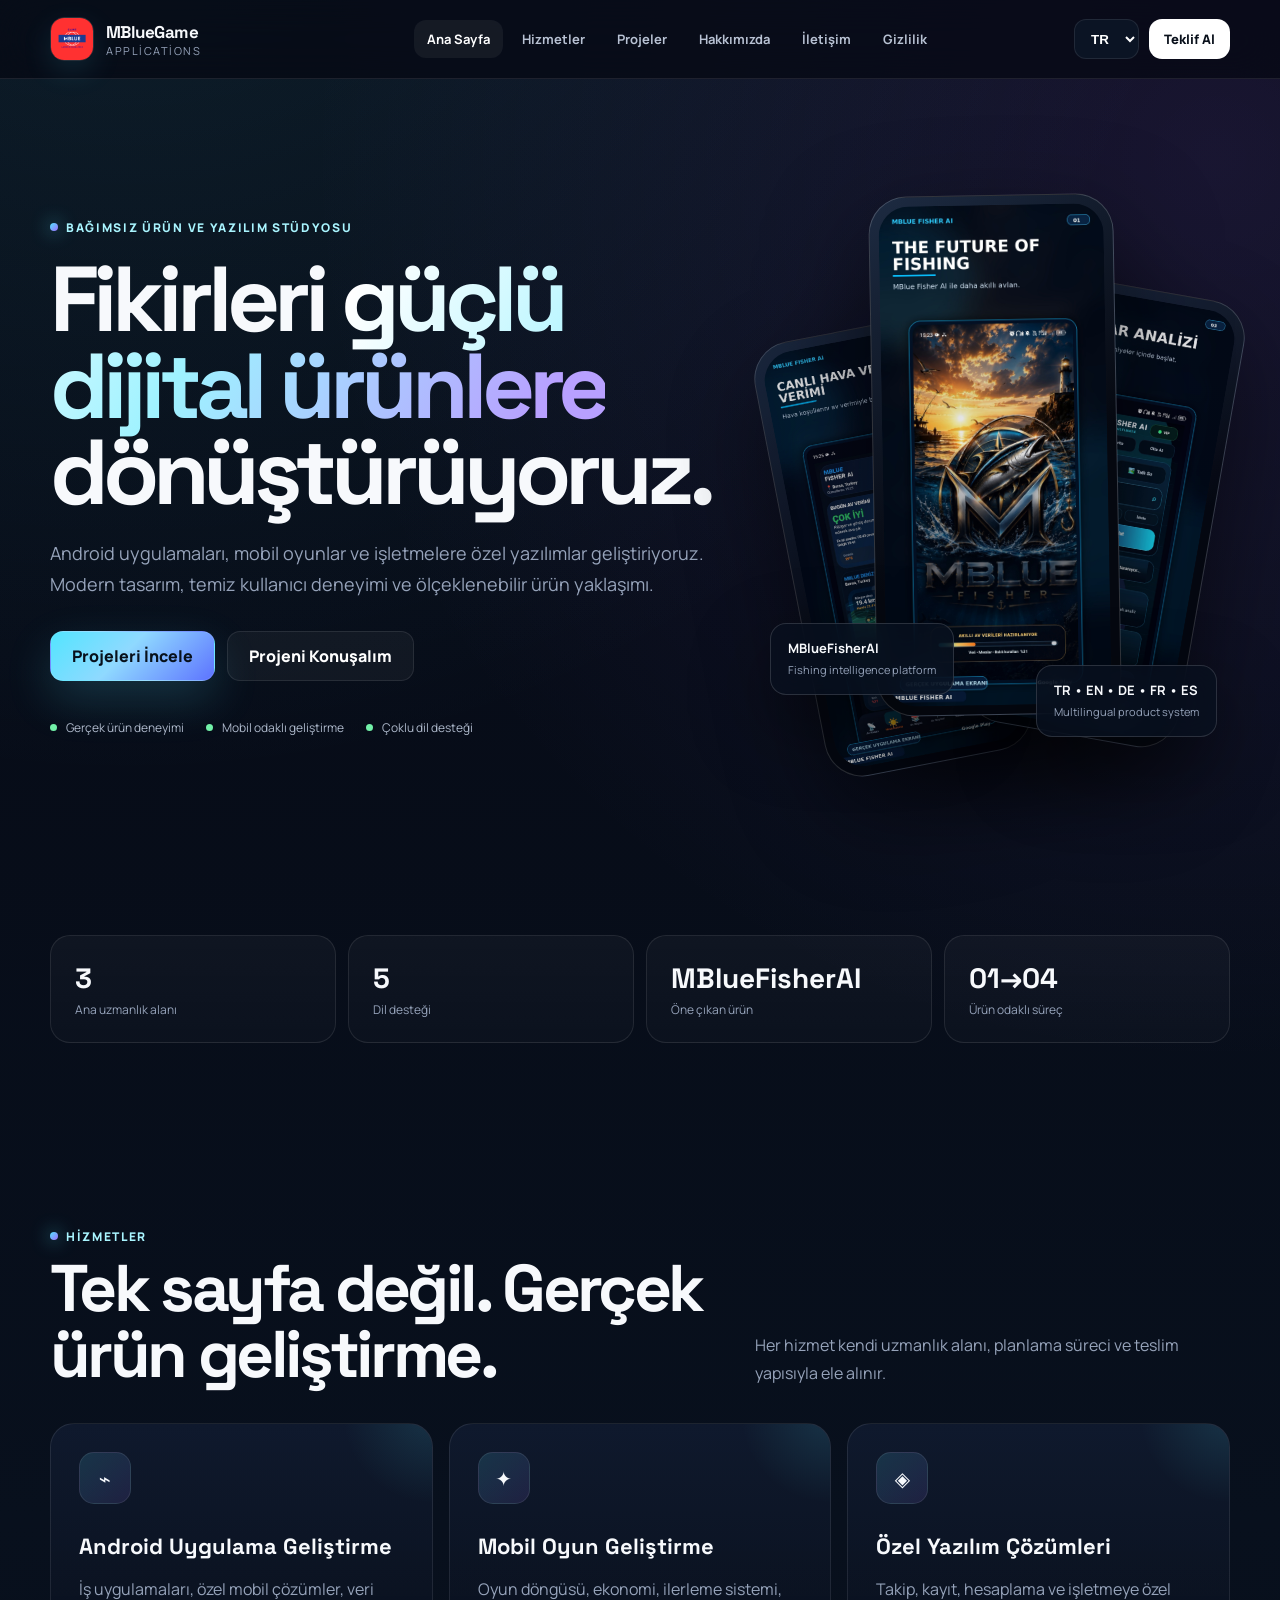
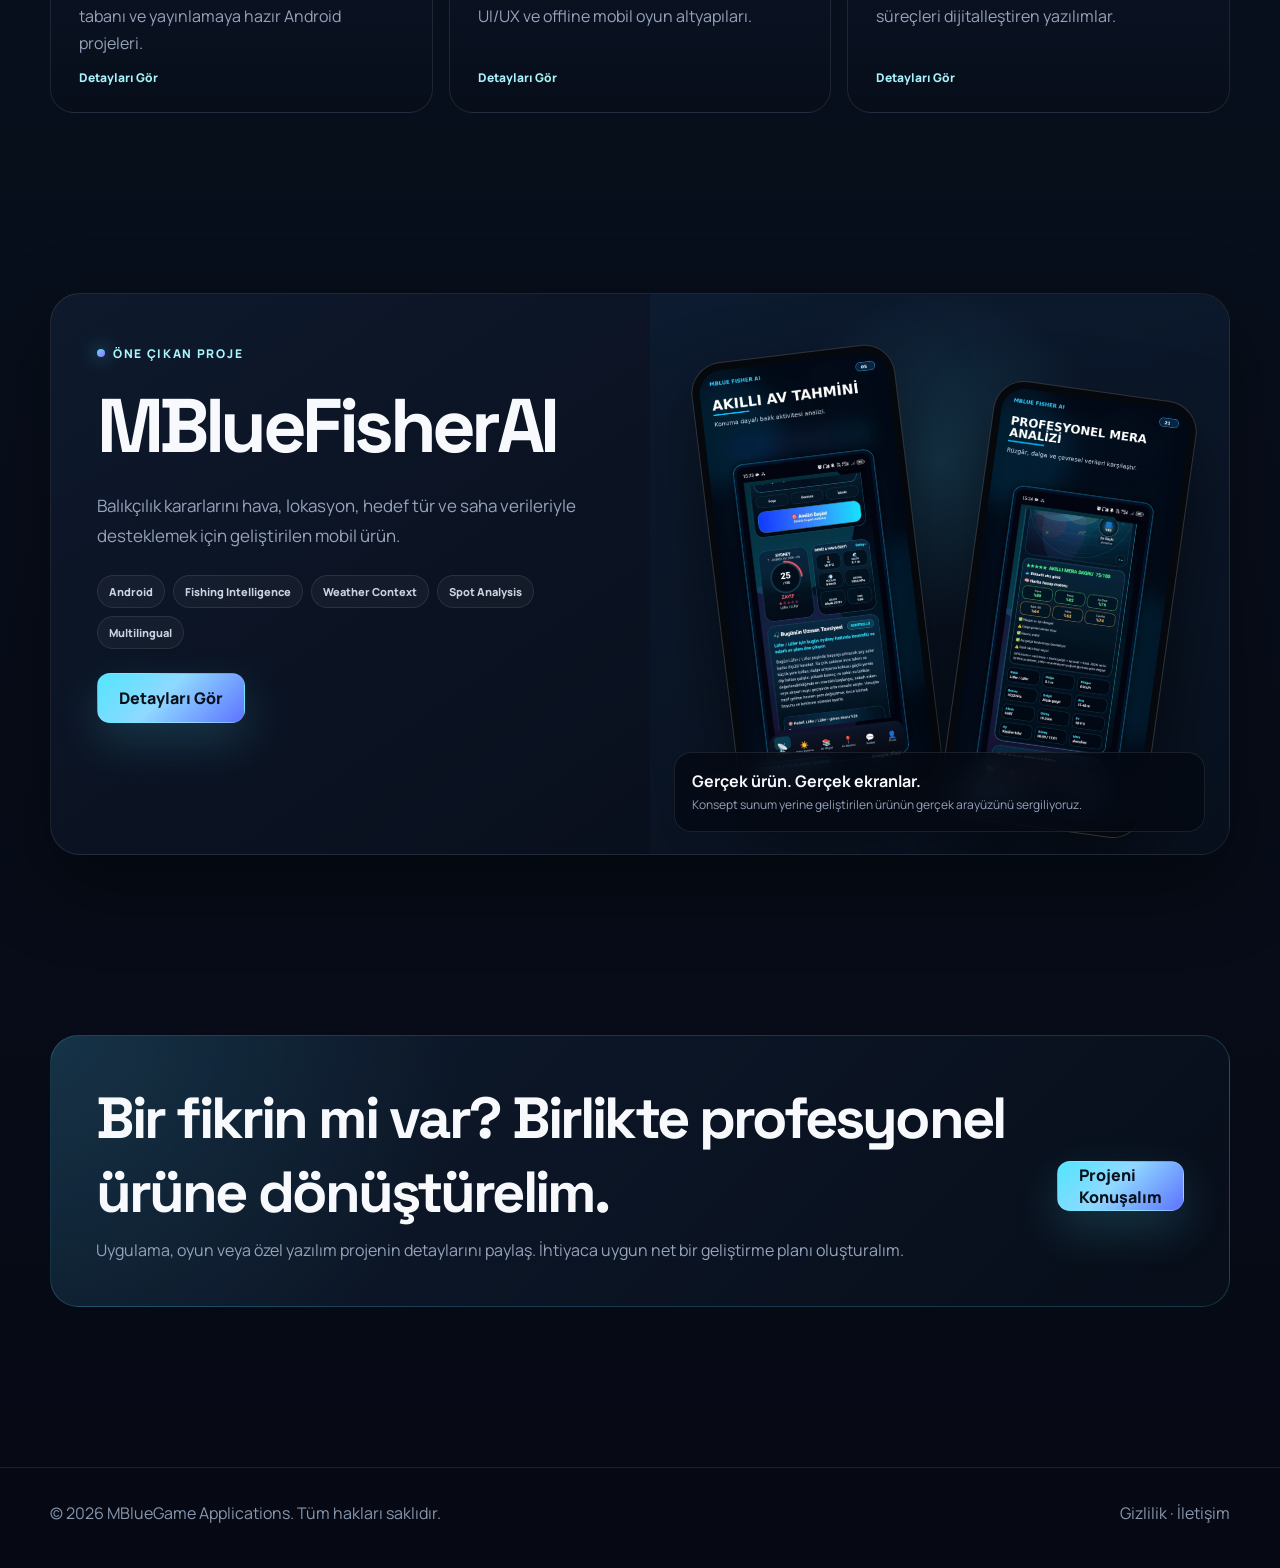
==== index.html @ a472e7d6 "Add files via upload" ====
<!doctype html><html lang="tr"><head><meta charset="utf-8"><meta name="viewport" content="width=device-width,initial-scale=1"><meta name="theme-color" content="#060914"><link rel="icon" href="logo.jpg"><link rel="preconnect" href="https://fonts.googleapis.com"><link rel="preconnect" href="https://fonts.gstatic.com" crossorigin><link href="https://fonts.googleapis.com/css2?family=Manrope:wght@400;500;600;700;800&family=Space+Grotesk:wght@500;600;700&display=swap" rel="stylesheet"><link rel="stylesheet" href="styles.css"><title>MBlueGame Applications | Mobile Apps, Games & Custom Software</title><meta name="description" content="MBlueGame Applications"></head><body><header class="site-header"><div class="container nav"><a class="brand" href="index.html"><div class="brand-mark"><img src="logo.jpg" alt="MBlueGame logo"></div><div class="brand-copy"><strong>MBlueGame</strong><span>Applications</span></div></a><nav class="menu"><a href="index.html" data-page="home" data-i18n="nav_home">Ana Sayfa</a><a href="services.html" data-page="services" data-i18n="nav_services">Hizmetler</a><a href="projects.html" data-page="projects" data-i18n="nav_projects">Projeler</a><a href="about.html" data-page="about" data-i18n="nav_about">Hakkımızda</a><a href="contact.html" data-page="contact" data-i18n="nav_contact">İletişim</a><a href="privacy.html" data-page="privacy" data-i18n="nav_privacy">Gizlilik</a></nav><div class="nav-actions"><select class="lang" aria-label="Language"><option value="tr">TR</option><option value="en">EN</option><option value="de">DE</option><option value="fr">FR</option><option value="es">ES</option></select><a class="nav-cta" href="contact.html" data-i18n="nav_quote">Teklif Al</a><button class="mobile-toggle" aria-label="Menu">☰</button></div></div></header>
<main><section class="container hero"><div class="reveal"><span class="kicker" data-i18n="hero_kicker">Bağımsız ürün ve yazılım stüdyosu</span><h1 data-i18n-html="hero_title">Fikirleri <span class="gradient-text">güçlü dijital ürünlere</span> dönüştürüyoruz.</h1><p data-i18n="hero_text">Android uygulamaları, mobil oyunlar ve işletmelere özel yazılımlar geliştiriyoruz.</p><div class="hero-actions"><a class="btn btn-primary" href="projects.html" data-i18n="cta_projects">Projeleri İncele</a><a class="btn btn-secondary" href="contact.html" data-i18n="cta_contact">Projeni Konuşalım</a></div><div class="trust-row"><div class="trust-item"><span class="trust-dot"></span><span data-i18n="trust1">Gerçek ürün deneyimi</span></div><div class="trust-item"><span class="trust-dot"></span><span data-i18n="trust2">Mobil odaklı geliştirme</span></div><div class="trust-item"><span class="trust-dot"></span><span data-i18n="trust3">Çoklu dil desteği</span></div></div></div><div class="hero-visual reveal"><div class="halo"></div><div class="device device-left"><img src="fisher_weather.jpg" alt="MBlueFisherAI weather"></div><div class="device device-main"><img src="fisher_future.jpg" alt="MBlueFisherAI app"></div><div class="device device-right"><img src="fisher_radar.jpg" alt="MBlueFisherAI radar"></div><div class="glass-note note-a"><b>MBlueFisherAI</b><span>Fishing intelligence platform</span></div><div class="glass-note note-b"><b>TR • EN • DE • FR • ES</b><span>Multilingual product system</span></div></div></section><section class="section"><div class="container"><div class="stats reveal"><div class="stat"><strong>3</strong><span data-i18n="stats1">Ana uzmanlık alanı</span></div><div class="stat"><strong>5</strong><span data-i18n="stats2">Dil desteği</span></div><div class="stat"><strong>MBlueFisherAI</strong><span data-i18n="stats3">Öne çıkan ürün</span></div><div class="stat"><strong>01→04</strong><span data-i18n="stats4">Ürün odaklı süreç</span></div></div></div></section><section class="section"><div class="container"><div class="section-head reveal"><div><span class="eyebrow" data-i18n="services_kicker">Hizmetler</span><h2 data-i18n="services_title">Tek sayfa değil. Gerçek ürün geliştirme.</h2></div><p data-i18n="services_desc">Her hizmet kendi uzmanlık alanı ve teslim yapısıyla ele alınır.</p></div><div class="card-grid"><article class="pro-card reveal"><div class="iconbox">⌁</div><h3 data-i18n="service1">Android Uygulama Geliştirme</h3><p data-i18n="service1d"></p><a href="services.html" data-i18n="learn_more">Detayları Gör</a></article><article class="pro-card reveal"><div class="iconbox">✦</div><h3 data-i18n="service2">Mobil Oyun Geliştirme</h3><p data-i18n="service2d"></p><a href="services.html" data-i18n="learn_more">Detayları Gör</a></article><article class="pro-card reveal"><div class="iconbox">◈</div><h3 data-i18n="service3">Özel Yazılım Çözümleri</h3><p data-i18n="service3d"></p><a href="services.html" data-i18n="learn_more">Detayları Gör</a></article></div></div></section><section class="section"><div class="container"><div class="feature-project reveal"><div class="feature-copy"><span class="eyebrow" data-i18n="featured">Öne Çıkan Proje</span><h2>MBlueFisherAI</h2><p data-i18n="fisher_desc"></p><div class="chips"><span class="chip">Android</span><span class="chip">Fishing Intelligence</span><span class="chip">Weather Context</span><span class="chip">Spot Analysis</span><span class="chip">Multilingual</span></div><a class="btn btn-primary" href="mbluefisherai.html" data-i18n="learn_more">Detayları Gör</a></div><div class="feature-media"><div class="show-phone show-1"><img src="fisher_prediction.jpg" alt="Prediction"></div><div class="show-phone show-2"><img src="fisher_spot_analysis.jpg" alt="Spot analysis"></div><div class="mini-panel"><b data-i18n="real_product">Gerçek ürün. Gerçek ekranlar.</b><span data-i18n="real_product_d">Geliştirilmiş ürün deneyimi.</span></div></div></div></div></section><section class="section"><div class="container"><div class="cta-panel reveal"><div><h2 data-i18n="cta_title">Bir fikrin mi var?</h2><p data-i18n="cta_desc"></p></div><div class="actions"><a class="btn btn-primary" href="contact.html" data-i18n="cta_contact">Projeni Konuşalım</a></div></div></div></section></main><footer class="footer"><div class="container footer-row"><span>© <span data-year></span> <span data-i18n="footer">MBlueGame Applications. Tüm hakları saklıdır.</span></span><span><a href="privacy.html" data-i18n="nav_privacy">Gizlilik</a> · <a href="contact.html" data-i18n="nav_contact">İletişim</a></span></div></footer><script src="i18n.js"></script><script>document.querySelector('[data-page="home"]')?.classList.add('active')</script></body></html>
---- styles.css ----
:root{--bg:#060914;--bg2:#0a1020;--panel:#0e1628;--panel2:#121d33;--text:#f7f9fc;--muted:#96a3ba;--line:rgba(255,255,255,.09);--cyan:#52e5ff;--blue:#5d73ff;--violet:#9f6cff;--max:1180px;--shadow:0 30px 80px rgba(0,0,0,.42)}*{box-sizing:border-box}html{scroll-behavior:smooth}body{margin:0;font-family:Manrope,Inter,system-ui,sans-serif;color:var(--text);background:radial-gradient(circle at 10% -10%,rgba(82,229,255,.12),transparent 30%),radial-gradient(circle at 95% 5%,rgba(159,108,255,.12),transparent 28%),linear-gradient(180deg,#060914 0%,#08101d 48%,#060914 100%);min-height:100vh}body:before{content:"";position:fixed;inset:0;pointer-events:none;opacity:.28;background-image:linear-gradient(rgba(255,255,255,.015) 1px,transparent 1px),linear-gradient(90deg,rgba(255,255,255,.015) 1px,transparent 1px);background-size:34px 34px;mask-image:linear-gradient(to bottom,black,transparent 70%)}a{color:inherit}.container{width:min(calc(100% - 40px),var(--max));margin:auto}.site-header{position:sticky;top:0;z-index:50;background:rgba(6,9,20,.74);backdrop-filter:blur(22px);border-bottom:1px solid var(--line)}.nav{height:78px;display:flex;align-items:center;justify-content:space-between;gap:24px}.brand{display:flex;align-items:center;gap:12px;text-decoration:none;min-width:230px}.brand-mark{width:44px;height:44px;border-radius:14px;overflow:hidden;border:1px solid rgba(255,255,255,.14);box-shadow:0 10px 30px rgba(82,229,255,.12)}.brand-mark img{width:100%;height:100%;object-fit:cover}.brand-copy strong{display:block;font-family:"Space Grotesk",sans-serif;letter-spacing:-.03em;font-size:17px}.brand-copy span{display:block;color:var(--muted);font-size:11px;letter-spacing:.14em;text-transform:uppercase}.menu{display:flex;align-items:center;gap:6px}.menu a{font-size:13px;font-weight:700;color:#b8c2d3;text-decoration:none;padding:10px 13px;border-radius:12px;transition:.2s}.menu a:hover,.menu a.active{color:#fff;background:rgba(255,255,255,.055)}.nav-actions{display:flex;align-items:center;gap:10px}.lang{height:40px;border:1px solid var(--line);background:#0b1424;color:#fff;border-radius:12px;padding:0 12px;font-weight:800}.nav-cta,.btn{display:inline-flex;align-items:center;justify-content:center;gap:9px;text-decoration:none;font-weight:800;border-radius:13px;transition:.25s}.nav-cta{height:40px;padding:0 15px;background:#fff;color:#09101b;font-size:13px}.nav-cta:hover,.btn:hover{transform:translateY(-2px)}.mobile-toggle{display:none;background:transparent;border:1px solid var(--line);color:#fff;border-radius:11px;width:40px;height:40px;font-size:19px}.hero{padding:96px 0 70px;display:grid;grid-template-columns:1.02fr .98fr;gap:60px;align-items:center;min-height:720px}.kicker,.eyebrow{display:inline-flex;align-items:center;gap:8px;color:#a9f5ff;font-size:12px;font-weight:900;letter-spacing:.14em;text-transform:uppercase}.kicker:before,.eyebrow:before{content:"";width:8px;height:8px;border-radius:50%;background:linear-gradient(135deg,var(--cyan),var(--violet));box-shadow:0 0 18px rgba(82,229,255,.8)}h1,h2,h3{font-family:"Space Grotesk",sans-serif}.hero h1,.page-hero h1{font-size:clamp(56px,7.2vw,96px);line-height:.94;letter-spacing:-.065em;margin:20px 0 22px}.gradient-text{background:linear-gradient(120deg,#fff 5%,#9ef2ff 45%,#b8a0ff 90%);-webkit-background-clip:text;background-clip:text;color:transparent}.hero p,.page-hero p{font-size:18px;line-height:1.75;color:var(--muted);max-width:680px}.hero-actions,.actions{display:flex;flex-wrap:wrap;gap:12px;margin-top:30px}.btn{min-height:50px;padding:0 21px;border:1px solid var(--line)}.btn-primary{background:linear-gradient(135deg,var(--cyan),#8fd9ff 45%,var(--blue));color:#07101b;box-shadow:0 18px 46px rgba(82,229,255,.18)}.btn-secondary{background:rgba(255,255,255,.045);color:#fff}.trust-row{display:flex;gap:22px;flex-wrap:wrap;margin-top:38px}.trust-item{display:flex;align-items:center;gap:9px;color:#aeb9cb;font-size:12px}.trust-dot{width:7px;height:7px;border-radius:50%;background:#72f1a8}.hero-visual{position:relative;min-height:600px}.halo{position:absolute;inset:8% 5%;border-radius:50%;background:radial-gradient(circle,rgba(82,229,255,.16),rgba(93,115,255,.07) 42%,transparent 70%);filter:blur(2px)}.device{position:absolute;width:245px;padding:9px;background:linear-gradient(145deg,#1d2b42,#050810 58%);border:1px solid rgba(255,255,255,.18);border-radius:38px;box-shadow:0 40px 100px rgba(0,0,0,.56)}.device img{width:100%;display:block;border-radius:30px;aspect-ratio:9/20;object-fit:cover}.device-main{left:50%;top:20px;transform:translateX(-50%) rotate(-1deg);z-index:3}.device-left{left:18px;top:150px;width:210px;transform:rotate(-11deg);opacity:.84}.device-right{right:8px;top:110px;width:215px;transform:rotate(10deg);opacity:.9}.glass-note{position:absolute;z-index:6;padding:15px 17px;border:1px solid rgba(255,255,255,.14);background:rgba(9,17,31,.76);backdrop-filter:blur(16px);border-radius:16px;box-shadow:var(--shadow)}.glass-note b{display:block;font-size:13px}.glass-note span{font-size:11px;color:var(--muted)}.note-a{left:0;bottom:80px}.note-b{right:4px;bottom:38px}.section{padding:90px 0}.section-head{display:grid;grid-template-columns:1fr .72fr;gap:45px;align-items:end;margin-bottom:36px}.section-head h2{font-size:clamp(38px,5.2vw,66px);letter-spacing:-.055em;line-height:1;margin:10px 0 0}.section-head p{margin:0;color:var(--muted);line-height:1.75}.stats{display:grid;grid-template-columns:repeat(4,1fr);gap:12px}.stat{padding:24px;border:1px solid var(--line);background:linear-gradient(180deg,rgba(255,255,255,.035),rgba(255,255,255,.018));border-radius:20px}.stat strong{font:700 28px "Space Grotesk"}.stat span{display:block;margin-top:5px;color:var(--muted);font-size:12px}.card-grid{display:grid;grid-template-columns:repeat(3,1fr);gap:16px}.pro-card{padding:28px;min-height:290px;border:1px solid var(--line);border-radius:24px;background:linear-gradient(180deg,rgba(17,28,49,.82),rgba(8,14,26,.92));position:relative;overflow:hidden}.pro-card:after{content:"";position:absolute;width:180px;height:180px;right:-90px;top:-100px;border-radius:50%;background:radial-gradient(circle,rgba(82,229,255,.13),transparent 70%)}.iconbox{width:52px;height:52px;border-radius:15px;display:grid;place-items:center;background:linear-gradient(135deg,rgba(82,229,255,.14),rgba(159,108,255,.12));border:1px solid rgba(255,255,255,.09);font-size:20px}.pro-card h3{font-size:22px;margin:28px 0 10px}.pro-card p{color:var(--muted);line-height:1.7}.pro-card a{position:absolute;left:28px;bottom:26px;font-size:12px;font-weight:900;text-decoration:none;color:#a9f5ff}.feature-project{display:grid;grid-template-columns:1fr 1fr;gap:20px;border:1px solid var(--line);border-radius:30px;overflow:hidden;background:linear-gradient(145deg,rgba(15,26,46,.92),rgba(7,12,22,.96));box-shadow:var(--shadow)}.feature-copy{padding:46px}.feature-copy h2{font-size:clamp(46px,6vw,76px);margin:15px 0;letter-spacing:-.06em}.feature-copy p{color:var(--muted);font-size:17px;line-height:1.75}.chips{display:flex;gap:8px;flex-wrap:wrap;margin:24px 0}.chip{padding:8px 11px;border-radius:999px;background:rgba(255,255,255,.04);border:1px solid var(--line);font-size:11px;font-weight:800;color:#c9d3e3}.feature-media{position:relative;min-height:560px;background:radial-gradient(circle at 50% 30%,rgba(82,229,255,.14),transparent 35%),linear-gradient(160deg,#0d1b30,#08101d);overflow:hidden}.show-phone{position:absolute;width:205px;padding:7px;background:#05080d;border:1px solid rgba(255,255,255,.17);border-radius:31px;box-shadow:0 30px 70px rgba(0,0,0,.5)}.show-phone img{width:100%;border-radius:24px;aspect-ratio:9/20;object-fit:cover}.show-1{left:11%;top:58px;transform:rotate(-7deg)}.show-2{right:10%;top:95px;transform:rotate(8deg)}.mini-panel{position:absolute;left:24px;right:24px;bottom:22px;padding:17px;border-radius:17px;border:1px solid var(--line);background:rgba(5,9,18,.72);backdrop-filter:blur(14px)}.mini-panel b{display:block}.mini-panel span{font-size:12px;color:var(--muted)}.page-hero{padding:100px 0 62px;max-width:960px}.page-hero h1{font-size:clamp(52px,7vw,88px)}.split{display:grid;grid-template-columns:1fr 1fr;gap:18px}.panel{padding:32px;border:1px solid var(--line);border-radius:24px;background:rgba(13,22,39,.74)}.panel h2{margin:0 0 14px;font-size:26px}.panel p,.panel li{color:var(--muted);line-height:1.75}.project-grid{display:grid;grid-template-columns:repeat(2,1fr);gap:18px}.project-card{border:1px solid var(--line);border-radius:26px;overflow:hidden;background:#0b1322}.project-image{height:310px;overflow:hidden}.project-image img{width:100%;height:100%;object-fit:cover;transition:.5s}.project-card:hover .project-image img{transform:scale(1.035)}.project-body{padding:28px}.project-body h3{font-size:28px;margin:8px 0}.project-body p{color:var(--muted);line-height:1.7}.project-body a{text-decoration:none;font-weight:900;color:#a9f5ff}.contact-grid{display:grid;grid-template-columns:.9fr 1.1fr;gap:18px}.contact-card{padding:34px;border:1px solid var(--line);border-radius:26px;background:rgba(12,20,35,.8)}.contact-list{display:grid;gap:12px;margin-top:24px}.contact-item{padding:16px;border-radius:16px;background:rgba(255,255,255,.035);border:1px solid var(--line)}.contact-item span{display:block;color:var(--muted);font-size:11px}.legal{max-width:900px}.legal-card{padding:30px;border:1px solid var(--line);border-radius:22px;background:rgba(12,20,35,.78);margin-bottom:14px}.legal-card h2{font-size:24px;margin-top:0}.legal-card p,.legal-card li{color:var(--muted);line-height:1.8}.gallery{display:grid;grid-template-columns:repeat(4,1fr);gap:12px}.gallery img{width:100%;border-radius:20px;border:1px solid var(--line);aspect-ratio:9/20;object-fit:cover}.cta-panel{display:flex;align-items:center;justify-content:space-between;gap:30px;padding:45px;border-radius:28px;border:1px solid rgba(82,229,255,.18);background:radial-gradient(circle at 0 0,rgba(82,229,255,.12),transparent 34%),linear-gradient(135deg,rgba(14,27,47,.98),rgba(8,14,26,.98))}.cta-panel h2{font-size:clamp(34px,4.8vw,58px);letter-spacing:-.05em;margin:0 0 10px}.cta-panel p{color:var(--muted);margin:0}.footer{border-top:1px solid var(--line);margin-top:70px;padding:34px 0 44px;color:#8797ae}.footer-row{display:flex;justify-content:space-between;align-items:center;gap:20px}.footer a{text-decoration:none}.reveal{opacity:0;transform:translateY(18px);transition:.65s cubic-bezier(.2,.7,.2,1)}.reveal.visible{opacity:1;transform:none}@media(max-width:980px){.menu{position:absolute;left:20px;right:20px;top:70px;display:none;flex-direction:column;align-items:stretch;padding:12px;background:#08111e;border:1px solid var(--line);border-radius:18px}.menu.open{display:flex}.mobile-toggle{display:block}.nav-cta{display:none}.hero,.feature-project,.contact-grid{grid-template-columns:1fr}.hero{padding-top:65px}.hero-visual{min-height:560px}.card-grid,.stats{grid-template-columns:1fr 1fr}.section-head{grid-template-columns:1fr}.project-grid{grid-template-columns:1fr}.gallery{grid-template-columns:repeat(2,1fr)}.split{grid-template-columns:1fr}.cta-panel{display:block}.cta-panel .actions{margin-top:24px}}@media(max-width:640px){.container{width:min(calc(100% - 24px),var(--max))}.brand{min-width:auto}.brand-copy span{display:none}.hero h1,.page-hero h1{font-size:50px}.hero p,.page-hero p{font-size:16px}.hero-visual{min-height:460px}.device-main{width:205px}.device-left,.device-right{width:175px}.device-left{left:-12px}.device-right{right:-12px}.glass-note{display:none}.section{padding:68px 0}.card-grid,.stats{grid-template-columns:1fr}.feature-copy{padding:28px 20px}.feature-media{min-height:440px}.show-phone{width:165px}.show-1{left:5%}.show-2{right:4%}.gallery{grid-template-columns:1fr 1fr}.footer-row{display:block}.footer-row>*{display:block;margin-top:8px}.page-hero{padding-top:70px}}
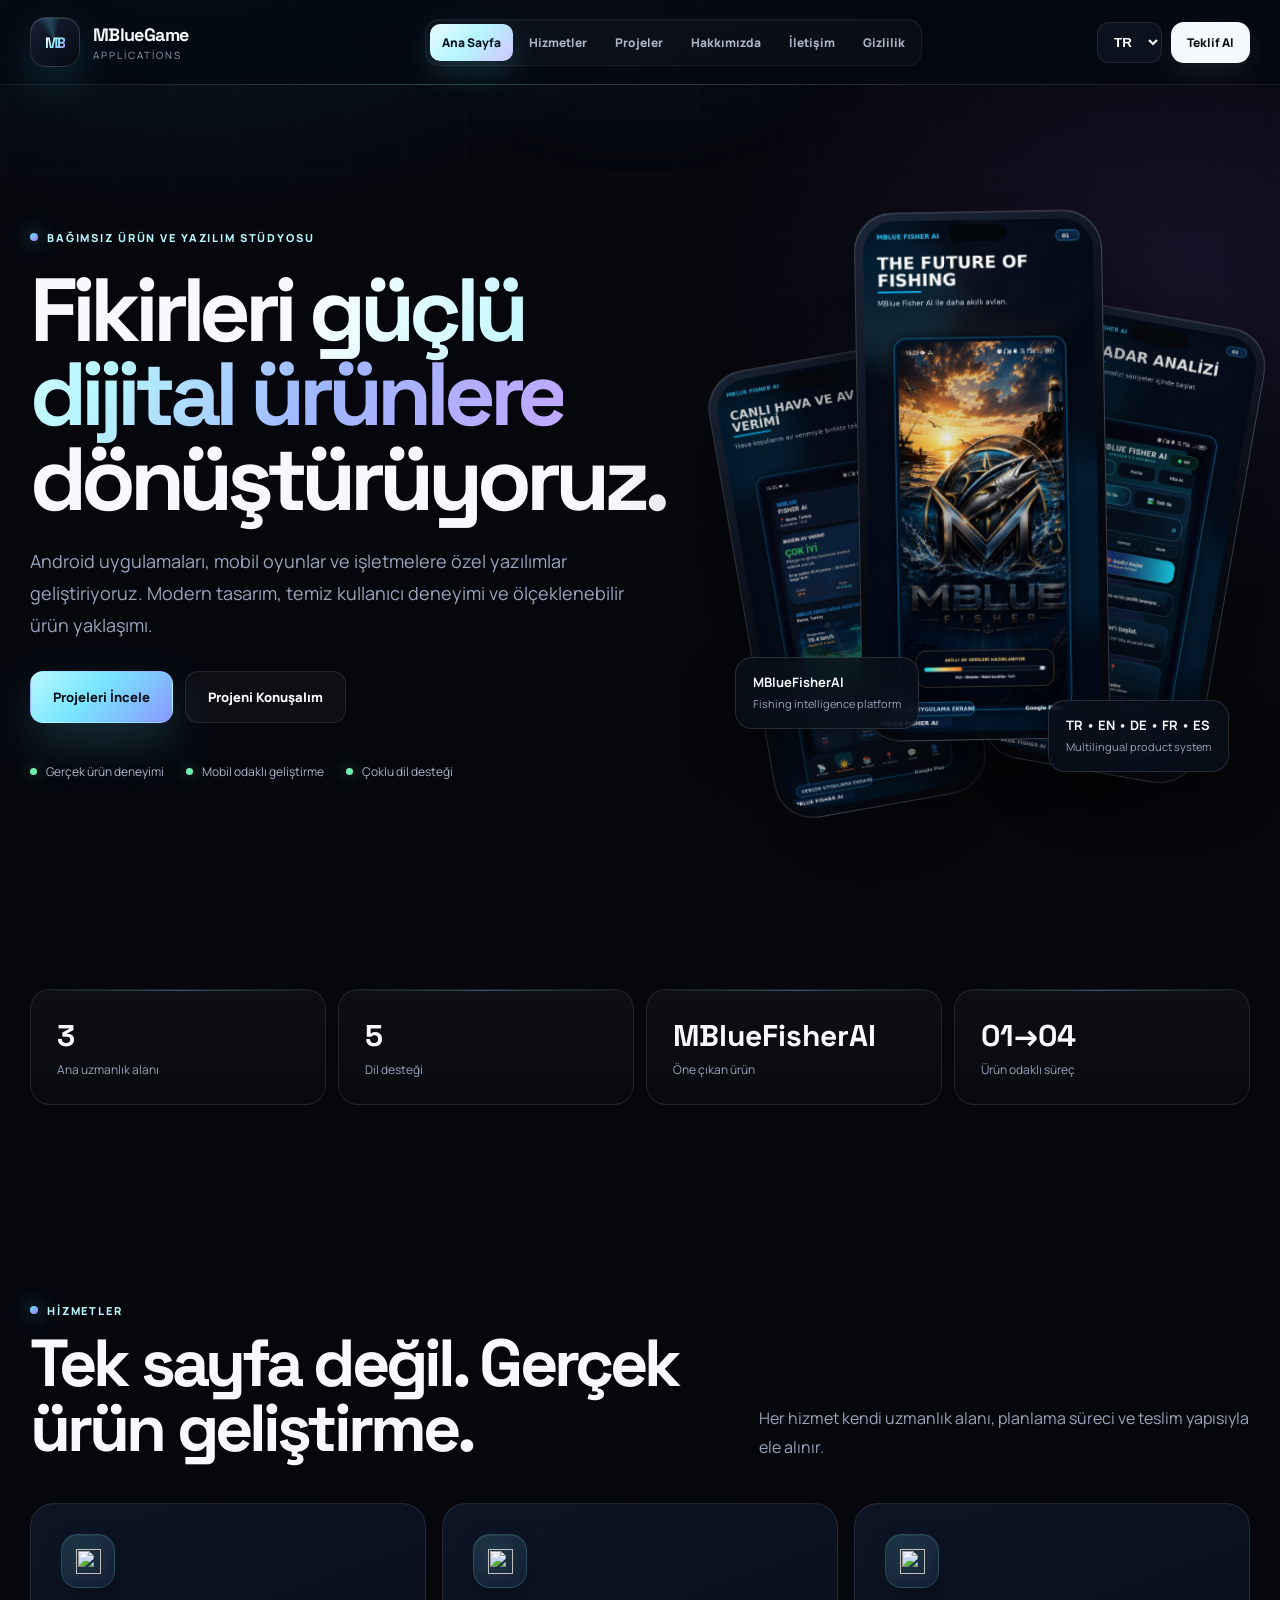
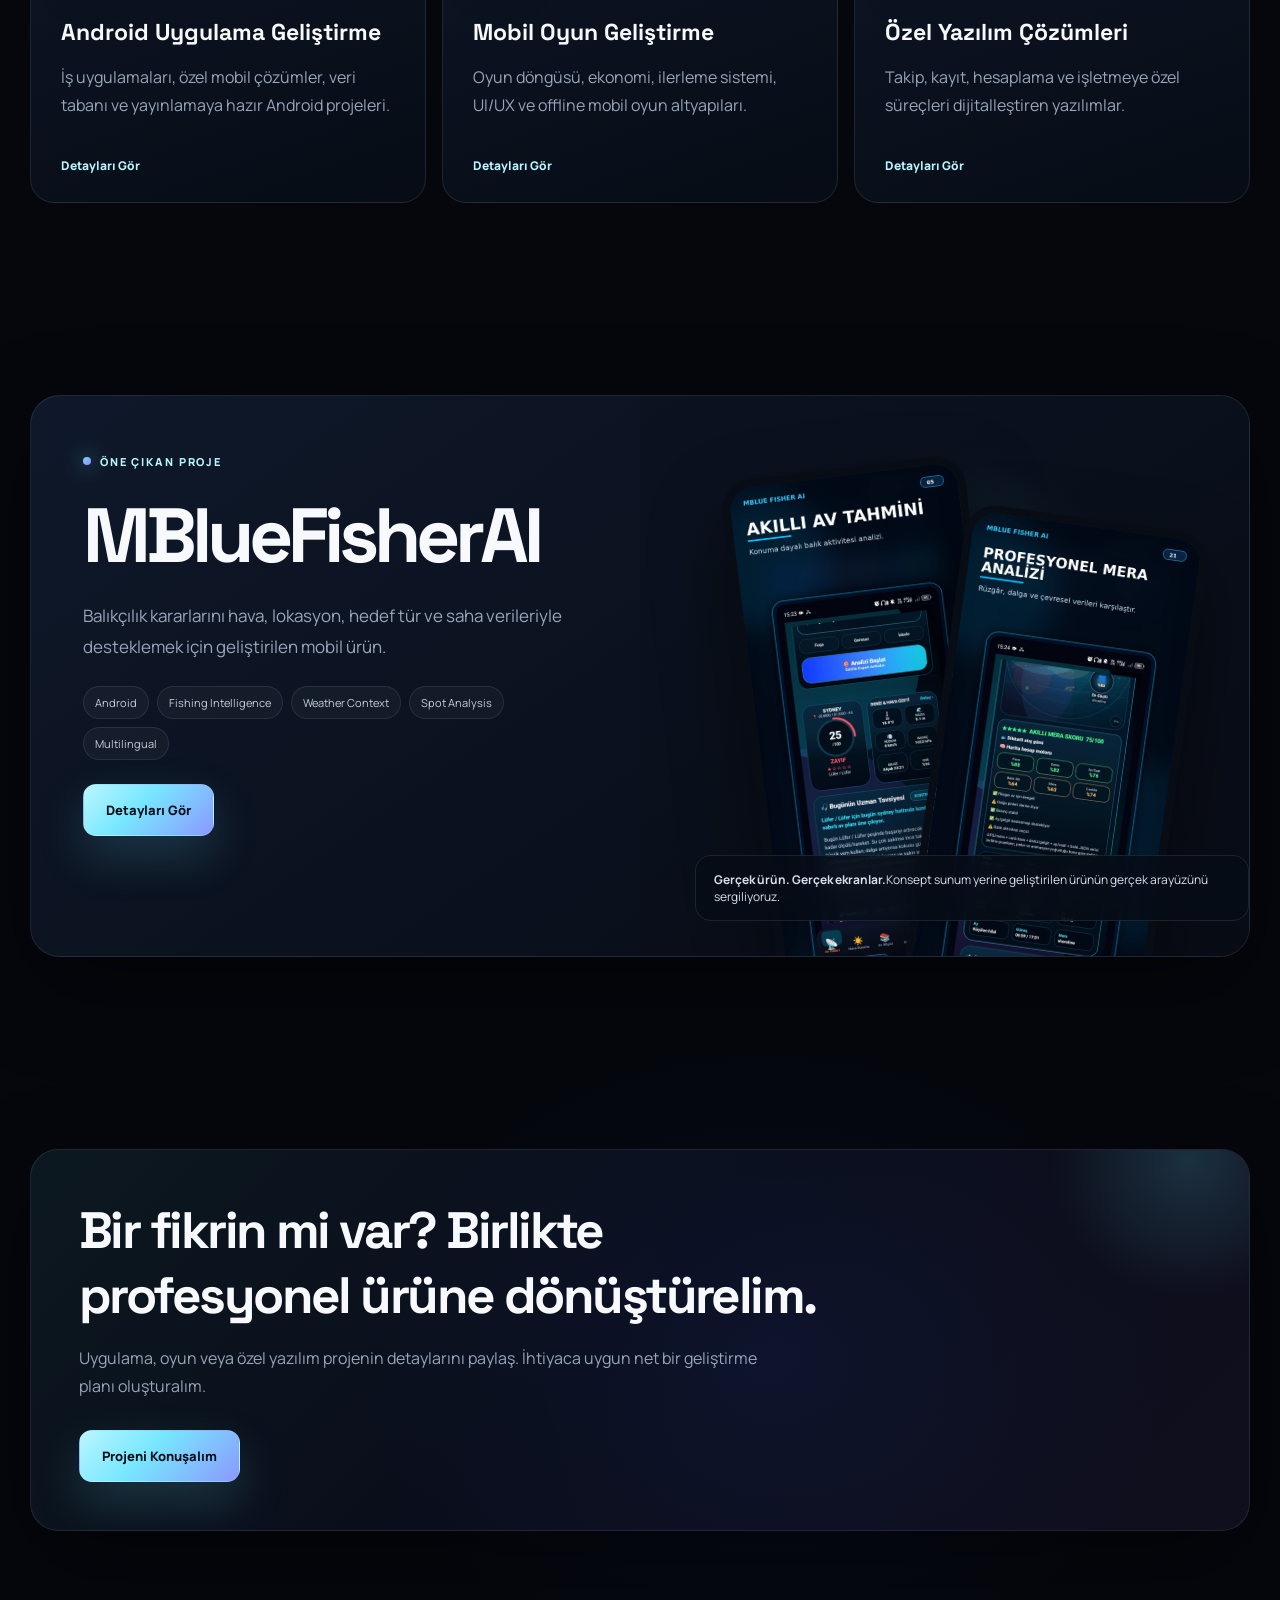
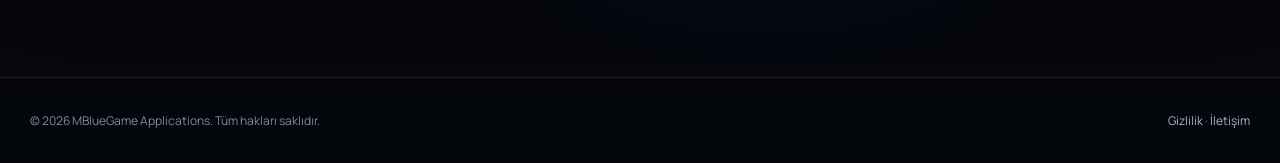
==== commit 43d6fec4: "Add files via upload" ====
--- a/index.html
+++ b/index.html
@@ -1,2 +1,2 @@
 <!doctype html><html lang="tr"><head><meta charset="utf-8"><meta name="viewport" content="width=device-width,initial-scale=1"><meta name="theme-color" content="#060914"><link rel="icon" href="logo.jpg"><link rel="preconnect" href="https://fonts.googleapis.com"><link rel="preconnect" href="https://fonts.gstatic.com" crossorigin><link href="https://fonts.googleapis.com/css2?family=Manrope:wght@400;500;600;700;800&family=Space+Grotesk:wght@500;600;700&display=swap" rel="stylesheet"><link rel="stylesheet" href="styles.css"><title>MBlueGame Applications | Mobile Apps, Games & Custom Software</title><meta name="description" content="MBlueGame Applications"></head><body><header class="site-header"><div class="container nav"><a class="brand" href="index.html"><div class="brand-mark"><img src="logo.jpg" alt="MBlueGame logo"></div><div class="brand-copy"><strong>MBlueGame</strong><span>Applications</span></div></a><nav class="menu"><a href="index.html" data-page="home" data-i18n="nav_home">Ana Sayfa</a><a href="services.html" data-page="services" data-i18n="nav_services">Hizmetler</a><a href="projects.html" data-page="projects" data-i18n="nav_projects">Projeler</a><a href="about.html" data-page="about" data-i18n="nav_about">Hakkımızda</a><a href="contact.html" data-page="contact" data-i18n="nav_contact">İletişim</a><a href="privacy.html" data-page="privacy" data-i18n="nav_privacy">Gizlilik</a></nav><div class="nav-actions"><select class="lang" aria-label="Language"><option value="tr">TR</option><option value="en">EN</option><option value="de">DE</option><option value="fr">FR</option><option value="es">ES</option></select><a class="nav-cta" href="contact.html" data-i18n="nav_quote">Teklif Al</a><button class="mobile-toggle" aria-label="Menu">☰</button></div></div></header>
-<main><section class="container hero"><div class="reveal"><span class="kicker" data-i18n="hero_kicker">Bağımsız ürün ve yazılım stüdyosu</span><h1 data-i18n-html="hero_title">Fikirleri <span class="gradient-text">güçlü dijital ürünlere</span> dönüştürüyoruz.</h1><p data-i18n="hero_text">Android uygulamaları, mobil oyunlar ve işletmelere özel yazılımlar geliştiriyoruz.</p><div class="hero-actions"><a class="btn btn-primary" href="projects.html" data-i18n="cta_projects">Projeleri İncele</a><a class="btn btn-secondary" href="contact.html" data-i18n="cta_contact">Projeni Konuşalım</a></div><div class="trust-row"><div class="trust-item"><span class="trust-dot"></span><span data-i18n="trust1">Gerçek ürün deneyimi</span></div><div class="trust-item"><span class="trust-dot"></span><span data-i18n="trust2">Mobil odaklı geliştirme</span></div><div class="trust-item"><span class="trust-dot"></span><span data-i18n="trust3">Çoklu dil desteği</span></div></div></div><div class="hero-visual reveal"><div class="halo"></div><div class="device device-left"><img src="fisher_weather.jpg" alt="MBlueFisherAI weather"></div><div class="device device-main"><img src="fisher_future.jpg" alt="MBlueFisherAI app"></div><div class="device device-right"><img src="fisher_radar.jpg" alt="MBlueFisherAI radar"></div><div class="glass-note note-a"><b>MBlueFisherAI</b><span>Fishing intelligence platform</span></div><div class="glass-note note-b"><b>TR • EN • DE • FR • ES</b><span>Multilingual product system</span></div></div></section><section class="section"><div class="container"><div class="stats reveal"><div class="stat"><strong>3</strong><span data-i18n="stats1">Ana uzmanlık alanı</span></div><div class="stat"><strong>5</strong><span data-i18n="stats2">Dil desteği</span></div><div class="stat"><strong>MBlueFisherAI</strong><span data-i18n="stats3">Öne çıkan ürün</span></div><div class="stat"><strong>01→04</strong><span data-i18n="stats4">Ürün odaklı süreç</span></div></div></div></section><section class="section"><div class="container"><div class="section-head reveal"><div><span class="eyebrow" data-i18n="services_kicker">Hizmetler</span><h2 data-i18n="services_title">Tek sayfa değil. Gerçek ürün geliştirme.</h2></div><p data-i18n="services_desc">Her hizmet kendi uzmanlık alanı ve teslim yapısıyla ele alınır.</p></div><div class="card-grid"><article class="pro-card reveal"><div class="iconbox">⌁</div><h3 data-i18n="service1">Android Uygulama Geliştirme</h3><p data-i18n="service1d"></p><a href="services.html" data-i18n="learn_more">Detayları Gör</a></article><article class="pro-card reveal"><div class="iconbox">✦</div><h3 data-i18n="service2">Mobil Oyun Geliştirme</h3><p data-i18n="service2d"></p><a href="services.html" data-i18n="learn_more">Detayları Gör</a></article><article class="pro-card reveal"><div class="iconbox">◈</div><h3 data-i18n="service3">Özel Yazılım Çözümleri</h3><p data-i18n="service3d"></p><a href="services.html" data-i18n="learn_more">Detayları Gör</a></article></div></div></section><section class="section"><div class="container"><div class="feature-project reveal"><div class="feature-copy"><span class="eyebrow" data-i18n="featured">Öne Çıkan Proje</span><h2>MBlueFisherAI</h2><p data-i18n="fisher_desc"></p><div class="chips"><span class="chip">Android</span><span class="chip">Fishing Intelligence</span><span class="chip">Weather Context</span><span class="chip">Spot Analysis</span><span class="chip">Multilingual</span></div><a class="btn btn-primary" href="mbluefisherai.html" data-i18n="learn_more">Detayları Gör</a></div><div class="feature-media"><div class="show-phone show-1"><img src="fisher_prediction.jpg" alt="Prediction"></div><div class="show-phone show-2"><img src="fisher_spot_analysis.jpg" alt="Spot analysis"></div><div class="mini-panel"><b data-i18n="real_product">Gerçek ürün. Gerçek ekranlar.</b><span data-i18n="real_product_d">Geliştirilmiş ürün deneyimi.</span></div></div></div></div></section><section class="section"><div class="container"><div class="cta-panel reveal"><div><h2 data-i18n="cta_title">Bir fikrin mi var?</h2><p data-i18n="cta_desc"></p></div><div class="actions"><a class="btn btn-primary" href="contact.html" data-i18n="cta_contact">Projeni Konuşalım</a></div></div></div></section></main><footer class="footer"><div class="container footer-row"><span>© <span data-year></span> <span data-i18n="footer">MBlueGame Applications. Tüm hakları saklıdır.</span></span><span><a href="privacy.html" data-i18n="nav_privacy">Gizlilik</a> · <a href="contact.html" data-i18n="nav_contact">İletişim</a></span></div></footer><script src="i18n.js"></script><script>document.querySelector('[data-page="home"]')?.classList.add('active')</script></body></html>+<main><section class="container hero"><div class="reveal"><span class="kicker" data-i18n="hero_kicker">Bağımsız ürün ve yazılım stüdyosu</span><h1 data-i18n-html="hero_title">Fikirleri <span class="gradient-text">güçlü dijital ürünlere</span> dönüştürüyoruz.</h1><p data-i18n="hero_text">Android uygulamaları, mobil oyunlar ve işletmelere özel yazılımlar geliştiriyoruz.</p><div class="hero-actions"><a class="btn btn-primary" href="projects.html" data-i18n="cta_projects">Projeleri İncele</a><a class="btn btn-secondary" href="contact.html" data-i18n="cta_contact">Projeni Konuşalım</a></div><div class="trust-row"><div class="trust-item"><span class="trust-dot"></span><span data-i18n="trust1">Gerçek ürün deneyimi</span></div><div class="trust-item"><span class="trust-dot"></span><span data-i18n="trust2">Mobil odaklı geliştirme</span></div><div class="trust-item"><span class="trust-dot"></span><span data-i18n="trust3">Çoklu dil desteği</span></div></div></div><div class="hero-visual reveal"><div class="halo"></div><div class="device device-left"><img src="fisher_weather.jpg" alt="MBlueFisherAI weather"></div><div class="device device-main"><img src="fisher_future.jpg" alt="MBlueFisherAI app"></div><div class="device device-right"><img src="fisher_radar.jpg" alt="MBlueFisherAI radar"></div><div class="glass-note note-a"><b>MBlueFisherAI</b><span>Fishing intelligence platform</span></div><div class="glass-note note-b"><b>TR • EN • DE • FR • ES</b><span>Multilingual product system</span></div></div></section><section class="section"><div class="container"><div class="stats reveal"><div class="stat"><strong>3</strong><span data-i18n="stats1">Ana uzmanlık alanı</span></div><div class="stat"><strong>5</strong><span data-i18n="stats2">Dil desteği</span></div><div class="stat"><strong>MBlueFisherAI</strong><span data-i18n="stats3">Öne çıkan ürün</span></div><div class="stat"><strong>01→04</strong><span data-i18n="stats4">Ürün odaklı süreç</span></div></div></div></section><section class="section"><div class="container"><div class="section-head reveal"><div><span class="eyebrow" data-i18n="services_kicker">Hizmetler</span><h2 data-i18n="services_title">Tek sayfa değil. Gerçek ürün geliştirme.</h2></div><p data-i18n="services_desc">Her hizmet kendi uzmanlık alanı ve teslim yapısıyla ele alınır.</p></div><div class="card-grid"><article class="pro-card reveal"><div class="iconbox"><img src="icons/mobile.svg" alt=""></div><h3 data-i18n="service1">Android Uygulama Geliştirme</h3><p data-i18n="service1d"></p><a href="services.html" data-i18n="learn_more">Detayları Gör</a></article><article class="pro-card reveal"><div class="iconbox"><img src="icons/gamepad.svg" alt=""></div><h3 data-i18n="service2">Mobil Oyun Geliştirme</h3><p data-i18n="service2d"></p><a href="services.html" data-i18n="learn_more">Detayları Gör</a></article><article class="pro-card reveal"><div class="iconbox"><img src="icons/code.svg" alt=""></div><h3 data-i18n="service3">Özel Yazılım Çözümleri</h3><p data-i18n="service3d"></p><a href="services.html" data-i18n="learn_more">Detayları Gör</a></article></div></div></section><section class="section"><div class="container"><div class="feature-project reveal"><div class="feature-copy"><span class="eyebrow" data-i18n="featured">Öne Çıkan Proje</span><h2>MBlueFisherAI</h2><p data-i18n="fisher_desc"></p><div class="chips"><span class="chip">Android</span><span class="chip">Fishing Intelligence</span><span class="chip">Weather Context</span><span class="chip">Spot Analysis</span><span class="chip">Multilingual</span></div><a class="btn btn-primary" href="mbluefisherai.html" data-i18n="learn_more">Detayları Gör</a></div><div class="feature-media"><div class="show-phone show-1"><img src="fisher_prediction.jpg" alt="Prediction"></div><div class="show-phone show-2"><img src="fisher_spot_analysis.jpg" alt="Spot analysis"></div><div class="mini-panel"><b data-i18n="real_product">Gerçek ürün. Gerçek ekranlar.</b><span data-i18n="real_product_d">Geliştirilmiş ürün deneyimi.</span></div></div></div></div></section><section class="section"><div class="container"><div class="cta-panel reveal"><div><h2 data-i18n="cta_title">Bir fikrin mi var?</h2><p data-i18n="cta_desc"></p></div><div class="actions"><a class="btn btn-primary" href="contact.html" data-i18n="cta_contact">Projeni Konuşalım</a></div></div></div></section></main><footer class="footer"><div class="container footer-row"><span>© <span data-year></span> <span data-i18n="footer">MBlueGame Applications. Tüm hakları saklıdır.</span></span><span><a href="privacy.html" data-i18n="nav_privacy">Gizlilik</a> · <a href="contact.html" data-i18n="nav_contact">İletişim</a></span></div></footer><script src="i18n.js"></script><script>document.querySelector('[data-page="home"]')?.classList.add('active')</script></body></html>
--- a/styles.css
+++ b/styles.css
@@ -1 +1,64 @@
-:root{--bg:#060914;--bg2:#0a1020;--panel:#0e1628;--panel2:#121d33;--text:#f7f9fc;--muted:#96a3ba;--line:rgba(255,255,255,.09);--cyan:#52e5ff;--blue:#5d73ff;--violet:#9f6cff;--max:1180px;--shadow:0 30px 80px rgba(0,0,0,.42)}*{box-sizing:border-box}html{scroll-behavior:smooth}body{margin:0;font-family:Manrope,Inter,system-ui,sans-serif;color:var(--text);background:radial-gradient(circle at 10% -10%,rgba(82,229,255,.12),transparent 30%),radial-gradient(circle at 95% 5%,rgba(159,108,255,.12),transparent 28%),linear-gradient(180deg,#060914 0%,#08101d 48%,#060914 100%);min-height:100vh}body:before{content:"";position:fixed;inset:0;pointer-events:none;opacity:.28;background-image:linear-gradient(rgba(255,255,255,.015) 1px,transparent 1px),linear-gradient(90deg,rgba(255,255,255,.015) 1px,transparent 1px);background-size:34px 34px;mask-image:linear-gradient(to bottom,black,transparent 70%)}a{color:inherit}.container{width:min(calc(100% - 40px),var(--max));margin:auto}.site-header{position:sticky;top:0;z-index:50;background:rgba(6,9,20,.74);backdrop-filter:blur(22px);border-bottom:1px solid var(--line)}.nav{height:78px;display:flex;align-items:center;justify-content:space-between;gap:24px}.brand{display:flex;align-items:center;gap:12px;text-decoration:none;min-width:230px}.brand-mark{width:44px;height:44px;border-radius:14px;overflow:hidden;border:1px solid rgba(255,255,255,.14);box-shadow:0 10px 30px rgba(82,229,255,.12)}.brand-mark img{width:100%;height:100%;object-fit:cover}.brand-copy strong{display:block;font-family:"Space Grotesk",sans-serif;letter-spacing:-.03em;font-size:17px}.brand-copy span{display:block;color:var(--muted);font-size:11px;letter-spacing:.14em;text-transform:uppercase}.menu{display:flex;align-items:center;gap:6px}.menu a{font-size:13px;font-weight:700;color:#b8c2d3;text-decoration:none;padding:10px 13px;border-radius:12px;transition:.2s}.menu a:hover,.menu a.active{color:#fff;background:rgba(255,255,255,.055)}.nav-actions{display:flex;align-items:center;gap:10px}.lang{height:40px;border:1px solid var(--line);background:#0b1424;color:#fff;border-radius:12px;padding:0 12px;font-weight:800}.nav-cta,.btn{display:inline-flex;align-items:center;justify-content:center;gap:9px;text-decoration:none;font-weight:800;border-radius:13px;transition:.25s}.nav-cta{height:40px;padding:0 15px;background:#fff;color:#09101b;font-size:13px}.nav-cta:hover,.btn:hover{transform:translateY(-2px)}.mobile-toggle{display:none;background:transparent;border:1px solid var(--line);color:#fff;border-radius:11px;width:40px;height:40px;font-size:19px}.hero{padding:96px 0 70px;display:grid;grid-template-columns:1.02fr .98fr;gap:60px;align-items:center;min-height:720px}.kicker,.eyebrow{display:inline-flex;align-items:center;gap:8px;color:#a9f5ff;font-size:12px;font-weight:900;letter-spacing:.14em;text-transform:uppercase}.kicker:before,.eyebrow:before{content:"";width:8px;height:8px;border-radius:50%;background:linear-gradient(135deg,var(--cyan),var(--violet));box-shadow:0 0 18px rgba(82,229,255,.8)}h1,h2,h3{font-family:"Space Grotesk",sans-serif}.hero h1,.page-hero h1{font-size:clamp(56px,7.2vw,96px);line-height:.94;letter-spacing:-.065em;margin:20px 0 22px}.gradient-text{background:linear-gradient(120deg,#fff 5%,#9ef2ff 45%,#b8a0ff 90%);-webkit-background-clip:text;background-clip:text;color:transparent}.hero p,.page-hero p{font-size:18px;line-height:1.75;color:var(--muted);max-width:680px}.hero-actions,.actions{display:flex;flex-wrap:wrap;gap:12px;margin-top:30px}.btn{min-height:50px;padding:0 21px;border:1px solid var(--line)}.btn-primary{background:linear-gradient(135deg,var(--cyan),#8fd9ff 45%,var(--blue));color:#07101b;box-shadow:0 18px 46px rgba(82,229,255,.18)}.btn-secondary{background:rgba(255,255,255,.045);color:#fff}.trust-row{display:flex;gap:22px;flex-wrap:wrap;margin-top:38px}.trust-item{display:flex;align-items:center;gap:9px;color:#aeb9cb;font-size:12px}.trust-dot{width:7px;height:7px;border-radius:50%;background:#72f1a8}.hero-visual{position:relative;min-height:600px}.halo{position:absolute;inset:8% 5%;border-radius:50%;background:radial-gradient(circle,rgba(82,229,255,.16),rgba(93,115,255,.07) 42%,transparent 70%);filter:blur(2px)}.device{position:absolute;width:245px;padding:9px;background:linear-gradient(145deg,#1d2b42,#050810 58%);border:1px solid rgba(255,255,255,.18);border-radius:38px;box-shadow:0 40px 100px rgba(0,0,0,.56)}.device img{width:100%;display:block;border-radius:30px;aspect-ratio:9/20;object-fit:cover}.device-main{left:50%;top:20px;transform:translateX(-50%) rotate(-1deg);z-index:3}.device-left{left:18px;top:150px;width:210px;transform:rotate(-11deg);opacity:.84}.device-right{right:8px;top:110px;width:215px;transform:rotate(10deg);opacity:.9}.glass-note{position:absolute;z-index:6;padding:15px 17px;border:1px solid rgba(255,255,255,.14);background:rgba(9,17,31,.76);backdrop-filter:blur(16px);border-radius:16px;box-shadow:var(--shadow)}.glass-note b{display:block;font-size:13px}.glass-note span{font-size:11px;color:var(--muted)}.note-a{left:0;bottom:80px}.note-b{right:4px;bottom:38px}.section{padding:90px 0}.section-head{display:grid;grid-template-columns:1fr .72fr;gap:45px;align-items:end;margin-bottom:36px}.section-head h2{font-size:clamp(38px,5.2vw,66px);letter-spacing:-.055em;line-height:1;margin:10px 0 0}.section-head p{margin:0;color:var(--muted);line-height:1.75}.stats{display:grid;grid-template-columns:repeat(4,1fr);gap:12px}.stat{padding:24px;border:1px solid var(--line);background:linear-gradient(180deg,rgba(255,255,255,.035),rgba(255,255,255,.018));border-radius:20px}.stat strong{font:700 28px "Space Grotesk"}.stat span{display:block;margin-top:5px;color:var(--muted);font-size:12px}.card-grid{display:grid;grid-template-columns:repeat(3,1fr);gap:16px}.pro-card{padding:28px;min-height:290px;border:1px solid var(--line);border-radius:24px;background:linear-gradient(180deg,rgba(17,28,49,.82),rgba(8,14,26,.92));position:relative;overflow:hidden}.pro-card:after{content:"";position:absolute;width:180px;height:180px;right:-90px;top:-100px;border-radius:50%;background:radial-gradient(circle,rgba(82,229,255,.13),transparent 70%)}.iconbox{width:52px;height:52px;border-radius:15px;display:grid;place-items:center;background:linear-gradient(135deg,rgba(82,229,255,.14),rgba(159,108,255,.12));border:1px solid rgba(255,255,255,.09);font-size:20px}.pro-card h3{font-size:22px;margin:28px 0 10px}.pro-card p{color:var(--muted);line-height:1.7}.pro-card a{position:absolute;left:28px;bottom:26px;font-size:12px;font-weight:900;text-decoration:none;color:#a9f5ff}.feature-project{display:grid;grid-template-columns:1fr 1fr;gap:20px;border:1px solid var(--line);border-radius:30px;overflow:hidden;background:linear-gradient(145deg,rgba(15,26,46,.92),rgba(7,12,22,.96));box-shadow:var(--shadow)}.feature-copy{padding:46px}.feature-copy h2{font-size:clamp(46px,6vw,76px);margin:15px 0;letter-spacing:-.06em}.feature-copy p{color:var(--muted);font-size:17px;line-height:1.75}.chips{display:flex;gap:8px;flex-wrap:wrap;margin:24px 0}.chip{padding:8px 11px;border-radius:999px;background:rgba(255,255,255,.04);border:1px solid var(--line);font-size:11px;font-weight:800;color:#c9d3e3}.feature-media{position:relative;min-height:560px;background:radial-gradient(circle at 50% 30%,rgba(82,229,255,.14),transparent 35%),linear-gradient(160deg,#0d1b30,#08101d);overflow:hidden}.show-phone{position:absolute;width:205px;padding:7px;background:#05080d;border:1px solid rgba(255,255,255,.17);border-radius:31px;box-shadow:0 30px 70px rgba(0,0,0,.5)}.show-phone img{width:100%;border-radius:24px;aspect-ratio:9/20;object-fit:cover}.show-1{left:11%;top:58px;transform:rotate(-7deg)}.show-2{right:10%;top:95px;transform:rotate(8deg)}.mini-panel{position:absolute;left:24px;right:24px;bottom:22px;padding:17px;border-radius:17px;border:1px solid var(--line);background:rgba(5,9,18,.72);backdrop-filter:blur(14px)}.mini-panel b{display:block}.mini-panel span{font-size:12px;color:var(--muted)}.page-hero{padding:100px 0 62px;max-width:960px}.page-hero h1{font-size:clamp(52px,7vw,88px)}.split{display:grid;grid-template-columns:1fr 1fr;gap:18px}.panel{padding:32px;border:1px solid var(--line);border-radius:24px;background:rgba(13,22,39,.74)}.panel h2{margin:0 0 14px;font-size:26px}.panel p,.panel li{color:var(--muted);line-height:1.75}.project-grid{display:grid;grid-template-columns:repeat(2,1fr);gap:18px}.project-card{border:1px solid var(--line);border-radius:26px;overflow:hidden;background:#0b1322}.project-image{height:310px;overflow:hidden}.project-image img{width:100%;height:100%;object-fit:cover;transition:.5s}.project-card:hover .project-image img{transform:scale(1.035)}.project-body{padding:28px}.project-body h3{font-size:28px;margin:8px 0}.project-body p{color:var(--muted);line-height:1.7}.project-body a{text-decoration:none;font-weight:900;color:#a9f5ff}.contact-grid{display:grid;grid-template-columns:.9fr 1.1fr;gap:18px}.contact-card{padding:34px;border:1px solid var(--line);border-radius:26px;background:rgba(12,20,35,.8)}.contact-list{display:grid;gap:12px;margin-top:24px}.contact-item{padding:16px;border-radius:16px;background:rgba(255,255,255,.035);border:1px solid var(--line)}.contact-item span{display:block;color:var(--muted);font-size:11px}.legal{max-width:900px}.legal-card{padding:30px;border:1px solid var(--line);border-radius:22px;background:rgba(12,20,35,.78);margin-bottom:14px}.legal-card h2{font-size:24px;margin-top:0}.legal-card p,.legal-card li{color:var(--muted);line-height:1.8}.gallery{display:grid;grid-template-columns:repeat(4,1fr);gap:12px}.gallery img{width:100%;border-radius:20px;border:1px solid var(--line);aspect-ratio:9/20;object-fit:cover}.cta-panel{display:flex;align-items:center;justify-content:space-between;gap:30px;padding:45px;border-radius:28px;border:1px solid rgba(82,229,255,.18);background:radial-gradient(circle at 0 0,rgba(82,229,255,.12),transparent 34%),linear-gradient(135deg,rgba(14,27,47,.98),rgba(8,14,26,.98))}.cta-panel h2{font-size:clamp(34px,4.8vw,58px);letter-spacing:-.05em;margin:0 0 10px}.cta-panel p{color:var(--muted);margin:0}.footer{border-top:1px solid var(--line);margin-top:70px;padding:34px 0 44px;color:#8797ae}.footer-row{display:flex;justify-content:space-between;align-items:center;gap:20px}.footer a{text-decoration:none}.reveal{opacity:0;transform:translateY(18px);transition:.65s cubic-bezier(.2,.7,.2,1)}.reveal.visible{opacity:1;transform:none}@media(max-width:980px){.menu{position:absolute;left:20px;right:20px;top:70px;display:none;flex-direction:column;align-items:stretch;padding:12px;background:#08111e;border:1px solid var(--line);border-radius:18px}.menu.open{display:flex}.mobile-toggle{display:block}.nav-cta{display:none}.hero,.feature-project,.contact-grid{grid-template-columns:1fr}.hero{padding-top:65px}.hero-visual{min-height:560px}.card-grid,.stats{grid-template-columns:1fr 1fr}.section-head{grid-template-columns:1fr}.project-grid{grid-template-columns:1fr}.gallery{grid-template-columns:repeat(2,1fr)}.split{grid-template-columns:1fr}.cta-panel{display:block}.cta-panel .actions{margin-top:24px}}@media(max-width:640px){.container{width:min(calc(100% - 24px),var(--max))}.brand{min-width:auto}.brand-copy span{display:none}.hero h1,.page-hero h1{font-size:50px}.hero p,.page-hero p{font-size:16px}.hero-visual{min-height:460px}.device-main{width:205px}.device-left,.device-right{width:175px}.device-left{left:-12px}.device-right{right:-12px}.glass-note{display:none}.section{padding:68px 0}.card-grid,.stats{grid-template-columns:1fr}.feature-copy{padding:28px 20px}.feature-media{min-height:440px}.show-phone{width:165px}.show-1{left:5%}.show-2{right:4%}.gallery{grid-template-columns:1fr 1fr}.footer-row{display:block}.footer-row>*{display:block;margin-top:8px}.page-hero{padding-top:70px}}
+:root{
+  --bg:#05070d;--bg-soft:#090d16;--panel:#0c1220;--panel-2:#101828;--panel-3:#121d30;
+  --text:#f7f9fc;--muted:#98a5ba;--muted-2:#6f7c91;--line:rgba(255,255,255,.09);
+  --cyan:#63e6ff;--blue:#6b7cff;--violet:#a87cff;--green:#72efb3;--max:1220px;
+  --shadow:0 30px 90px rgba(0,0,0,.46);--shadow-soft:0 18px 50px rgba(0,0,0,.28);
+}
+*{box-sizing:border-box}html{scroll-behavior:smooth}body{margin:0;font-family:Manrope,Inter,system-ui,-apple-system,BlinkMacSystemFont,"Segoe UI",sans-serif;color:var(--text);background:
+radial-gradient(circle at 8% 0%,rgba(99,230,255,.09),transparent 28%),
+radial-gradient(circle at 92% 8%,rgba(168,124,255,.08),transparent 28%),
+linear-gradient(180deg,#05070d 0%,#070b13 45%,#05070d 100%);min-height:100vh;overflow-x:hidden}
+body:before{content:"";position:fixed;inset:0;pointer-events:none;z-index:-2;background-image:linear-gradient(rgba(255,255,255,.018) 1px,transparent 1px),linear-gradient(90deg,rgba(255,255,255,.018) 1px,transparent 1px);background-size:44px 44px;mask-image:linear-gradient(to bottom,black 0%,transparent 76%)}
+body:after{content:"";position:fixed;width:520px;height:520px;border-radius:50%;left:50%;top:-340px;transform:translateX(-50%);background:radial-gradient(circle,rgba(99,230,255,.12),rgba(107,124,255,.05) 46%,transparent 72%);filter:blur(18px);z-index:-1;pointer-events:none}
+a{color:inherit}.container{width:min(calc(100% - 40px),var(--max));margin:auto}
+.site-header{position:sticky;top:0;z-index:100;background:rgba(5,7,13,.72);backdrop-filter:blur(24px) saturate(145%);border-bottom:1px solid rgba(255,255,255,.07)}
+.site-header:after{content:"";position:absolute;left:0;right:0;bottom:-1px;height:1px;background:linear-gradient(90deg,transparent,rgba(99,230,255,.28),rgba(168,124,255,.2),transparent);opacity:.75}
+.nav{height:84px;display:flex;align-items:center;justify-content:space-between;gap:24px}.brand{display:flex;align-items:center;gap:13px;text-decoration:none;min-width:220px}.brand-mark{width:46px;height:46px;border-radius:15px;display:grid;place-items:center;position:relative;overflow:hidden;border:1px solid rgba(255,255,255,.13);background:linear-gradient(145deg,#111b2e,#0a1020);box-shadow:0 12px 35px rgba(99,230,255,.12),inset 0 1px 0 rgba(255,255,255,.08)}.brand-mark:before{content:"MB";font:800 14px/1 "Space Grotesk",sans-serif;letter-spacing:-.06em;background:linear-gradient(135deg,#fff 12%,#8ef0ff 52%,#aa90ff);-webkit-background-clip:text;background-clip:text;color:transparent}.brand-mark:after{content:"";position:absolute;inset:-30%;background:conic-gradient(from 120deg,transparent 0 55%,rgba(99,230,255,.22),transparent 70%);animation:spinmark 8s linear infinite}.brand-mark img{display:none}@keyframes spinmark{to{transform:rotate(360deg)}}
+.brand-copy strong{display:block;font-family:"Space Grotesk",sans-serif;font-size:17px;letter-spacing:-.035em}.brand-copy span{display:block;color:#7f8ca1;font-size:10px;letter-spacing:.2em;text-transform:uppercase;margin-top:2px}
+.menu{display:flex;align-items:center;gap:4px;padding:4px;border:1px solid rgba(255,255,255,.06);background:rgba(255,255,255,.025);border-radius:14px}.menu a{position:relative;font-size:12px;font-weight:800;color:#aab5c7;text-decoration:none;padding:10px 12px;border-radius:10px;transition:.22s ease}.menu a:hover{color:#fff;background:rgba(255,255,255,.05)}.menu a.active{color:#061019;background:linear-gradient(135deg,#e8fbff,#b6f5ff 48%,#cfc5ff);box-shadow:0 8px 22px rgba(99,230,255,.15)}
+.nav-actions{display:flex;align-items:center;gap:9px}.lang{height:41px;border:1px solid var(--line);background:#0b111d;color:#fff;border-radius:12px;padding:0 12px;font-weight:800;outline:none}.nav-cta,.btn{display:inline-flex;align-items:center;justify-content:center;gap:9px;text-decoration:none;font-weight:850;border-radius:13px;transition:.25s ease}.nav-cta{height:41px;padding:0 16px;background:#f5f8fc;color:#080d16;font-size:12px;box-shadow:0 10px 28px rgba(255,255,255,.08)}.nav-cta:hover,.btn:hover{transform:translateY(-2px)}.mobile-toggle{display:none;background:rgba(255,255,255,.03);border:1px solid var(--line);color:#fff;border-radius:11px;width:41px;height:41px;font-size:19px}
+.hero{padding:112px 0 86px;display:grid;grid-template-columns:1.04fr .96fr;gap:70px;align-items:center;min-height:760px}.kicker,.eyebrow{display:inline-flex;align-items:center;gap:9px;color:#b9f7ff;font-size:11px;font-weight:900;letter-spacing:.17em;text-transform:uppercase}.kicker:before,.eyebrow:before{content:"";width:8px;height:8px;border-radius:50%;background:linear-gradient(135deg,var(--cyan),var(--violet));box-shadow:0 0 20px rgba(99,230,255,.85)}
+h1,h2,h3{font-family:"Space Grotesk",sans-serif}.hero h1,.page-hero h1{font-size:clamp(54px,7vw,94px);line-height:.94;letter-spacing:-.068em;margin:22px 0 24px}.gradient-text{background:linear-gradient(115deg,#fff 0%,#b8f6ff 38%,#9fb7ff 66%,#c2a7ff 100%);-webkit-background-clip:text;background-clip:text;color:transparent}.hero p,.page-hero p{font-size:18px;line-height:1.78;color:var(--muted);max-width:700px}.hero-actions,.actions{display:flex;flex-wrap:wrap;gap:12px;margin-top:30px}.btn{min-height:52px;padding:0 22px;border:1px solid var(--line);font-size:13px}.btn-primary{background:linear-gradient(135deg,#baf6ff,#78e7ff 42%,#8b98ff);color:#071019;box-shadow:0 20px 48px rgba(99,230,255,.18)}.btn-secondary{background:rgba(255,255,255,.035);color:#fff}.btn-secondary:hover{background:rgba(255,255,255,.07)}
+.trust-row{display:flex;gap:22px;flex-wrap:wrap;margin-top:40px}.trust-item{display:flex;align-items:center;gap:9px;color:#aab5c7;font-size:12px}.trust-dot{width:7px;height:7px;border-radius:50%;background:var(--green);box-shadow:0 0 16px rgba(114,239,179,.55)}
+.hero-visual{position:relative;min-height:610px}.halo{position:absolute;inset:6% 0;border-radius:50%;background:radial-gradient(circle,rgba(99,230,255,.15),rgba(107,124,255,.055) 42%,transparent 70%);filter:blur(3px)}.device{position:absolute;width:248px;padding:8px;background:linear-gradient(145deg,#1b2638,#05080f 58%);border:1px solid rgba(255,255,255,.18);border-radius:39px;box-shadow:0 44px 110px rgba(0,0,0,.62),inset 0 1px 0 rgba(255,255,255,.1)}.device:before{content:"";position:absolute;top:12px;left:50%;transform:translateX(-50%);width:58px;height:17px;border-radius:20px;background:#03060a;z-index:3}.device img{width:100%;display:block;border-radius:31px;aspect-ratio:9/20;object-fit:cover}.device-main{left:50%;top:14px;transform:translateX(-50%) rotate(-1deg);z-index:4}.device-left{left:5px;top:158px;width:214px;transform:rotate(-10deg);opacity:.82}.device-right{right:-4px;top:115px;width:218px;transform:rotate(10deg);opacity:.9}.glass-note{position:absolute;z-index:7;padding:15px 17px;border:1px solid rgba(255,255,255,.13);background:rgba(9,15,26,.8);backdrop-filter:blur(18px);border-radius:17px;box-shadow:var(--shadow-soft)}.glass-note b{display:block;font-size:13px}.glass-note span{font-size:11px;color:var(--muted)}.note-a{left:0;bottom:78px}.note-b{right:0;bottom:35px}
+.section{padding:96px 0}.section-head{display:grid;grid-template-columns:1fr .72fr;gap:48px;align-items:end;margin-bottom:42px}.section-head h2{font-size:clamp(38px,5.2vw,68px);letter-spacing:-.058em;line-height:.98;margin:12px 0 0}.section-head p{margin:0;color:var(--muted);line-height:1.8}.stats{display:grid;grid-template-columns:repeat(4,1fr);gap:12px}.stat{padding:26px;border:1px solid var(--line);background:linear-gradient(180deg,rgba(255,255,255,.035),rgba(255,255,255,.015));border-radius:20px;position:relative;overflow:hidden}.stat:before{content:"";position:absolute;left:0;top:0;width:100%;height:1px;background:linear-gradient(90deg,transparent,rgba(99,230,255,.35),transparent)}.stat strong{font:700 30px "Space Grotesk"}.stat span{display:block;margin-top:6px;color:var(--muted);font-size:12px}
+.card-grid{display:grid;grid-template-columns:repeat(3,1fr);gap:16px}.pro-card{padding:30px;min-height:300px;border:1px solid var(--line);border-radius:24px;background:linear-gradient(180deg,rgba(16,25,42,.9),rgba(8,13,23,.94));position:relative;overflow:hidden;transition:.28s ease}.pro-card:hover{transform:translateY(-5px);border-color:rgba(99,230,255,.23);box-shadow:0 24px 65px rgba(0,0,0,.26)}.pro-card:after{content:"";position:absolute;width:210px;height:210px;right:-110px;top:-120px;border-radius:50%;background:radial-gradient(circle,rgba(99,230,255,.12),transparent 70%)}.iconbox{width:54px;height:54px;border-radius:16px;display:grid;place-items:center;background:linear-gradient(135deg,rgba(99,230,255,.12),rgba(168,124,255,.11));border:1px solid rgba(255,255,255,.09);font-size:21px}.pro-card h3{font-size:23px;margin:29px 0 11px}.pro-card p{color:var(--muted);line-height:1.75}.pro-card a{position:absolute;left:30px;bottom:28px;font-size:12px;font-weight:900;text-decoration:none;color:#b8f6ff}
+.feature-project{display:grid;grid-template-columns:1fr 1fr;gap:0;border:1px solid var(--line);border-radius:30px;overflow:hidden;background:linear-gradient(145deg,rgba(16,26,45,.94),rgba(7,11,20,.98));box-shadow:var(--shadow)}.feature-copy{padding:52px}.feature-copy h2{font-size:clamp(46px,6vw,78px);margin:16px 0;letter-spacing:-.065em}.feature-copy p{color:var(--muted);font-size:17px;line-height:1.78}.chips{display:flex;gap:8px;flex-wrap:wrap;margin:24px 0}.chip{border:1px solid var(--line);background:rgba(255,255,255,.035);border-radius:999px;padding:8px 11px;font-size:11px;color:#c4cede}.feature-media{position:relative;min-height:560px;background:radial-gradient(circle at 52% 38%,rgba(99,230,255,.12),transparent 35%),linear-gradient(145deg,#0b1220,#080c15);overflow:hidden}.show-phone{position:absolute;width:245px;border-radius:31px;border:8px solid #080d15;box-shadow:0 35px 70px rgba(0,0,0,.5)}.show-phone img{width:100%;display:block;border-radius:23px}.show-1{left:18%;top:70px;transform:rotate(-7deg)}.show-2{right:12%;top:120px;transform:rotate(8deg)}.mini-panel{position:absolute;left:9%;bottom:35px;padding:15px 18px;border-radius:16px;background:rgba(7,13,23,.82);border:1px solid var(--line);backdrop-filter:blur(12px);font-size:12px;color:#d8e1ef}
+.page-hero{padding:112px 0 52px;position:relative}.page-hero:after{content:"";display:block;width:100%;height:1px;margin-top:58px;background:linear-gradient(90deg,rgba(99,230,255,.35),rgba(168,124,255,.18),transparent)}.page-hero h1{max-width:980px}.page-hero p{max-width:760px}.split{display:grid;grid-template-columns:repeat(2,1fr);gap:16px}.panel,.contact-card,.legal-card{border:1px solid var(--line);border-radius:24px;background:linear-gradient(180deg,rgba(15,24,40,.9),rgba(7,12,21,.96));padding:32px;box-shadow:var(--shadow-soft)}.panel h2,.contact-card h2,.legal-card h2{margin:0 0 12px;font-size:26px;letter-spacing:-.035em}.panel p,.contact-card p,.legal-card p{color:var(--muted);line-height:1.78}.project-grid{display:grid;grid-template-columns:repeat(2,1fr);gap:18px}.project-card{border:1px solid var(--line);border-radius:26px;overflow:hidden;background:linear-gradient(180deg,rgba(15,24,40,.88),rgba(7,12,21,.96));transition:.3s ease}.project-card:hover{transform:translateY(-5px);border-color:rgba(99,230,255,.2)}.project-image{height:360px;background:#070d17;overflow:hidden}.project-image img{width:100%;height:100%;object-fit:cover;transition:.45s ease}.project-card:hover .project-image img{transform:scale(1.025)}.project-body{padding:28px}.project-body h2{font-size:28px;margin:12px 0}.project-body p{color:var(--muted);line-height:1.75}.contact-grid{display:grid;grid-template-columns:1.1fr .9fr;gap:18px}.contact-list{display:grid;gap:10px;margin-top:22px}.contact-item{display:flex;align-items:center;justify-content:space-between;gap:15px;padding:15px 0;border-bottom:1px solid var(--line);color:#c9d3e1}.gallery{display:grid;grid-template-columns:repeat(4,1fr);gap:12px}.gallery img{width:100%;border-radius:23px;border:1px solid var(--line);box-shadow:var(--shadow-soft)}
+.cta-panel{position:relative;overflow:hidden;border:1px solid var(--line);border-radius:28px;padding:48px;background:linear-gradient(135deg,rgba(99,230,255,.08),rgba(107,124,255,.06) 48%,rgba(168,124,255,.07));box-shadow:var(--shadow)}.cta-panel:after{content:"";position:absolute;width:280px;height:280px;border-radius:50%;right:-80px;top:-130px;background:radial-gradient(circle,rgba(99,230,255,.16),transparent 70%)}.cta-panel h2{font-size:clamp(34px,4vw,56px);letter-spacing:-.05em;margin:0;max-width:800px}.cta-panel p{color:var(--muted);line-height:1.75;max-width:700px}
+.legal{max-width:980px}.legal-layout{display:grid;grid-template-columns:250px 1fr;gap:24px;align-items:start}.legal-nav{position:sticky;top:110px;border:1px solid var(--line);border-radius:20px;padding:18px;background:rgba(10,16,28,.76);backdrop-filter:blur(14px)}.legal-nav strong{display:block;font:700 13px "Space Grotesk";margin-bottom:10px}.legal-nav a{display:block;text-decoration:none;color:#93a1b6;font-size:12px;padding:8px 9px;border-radius:9px}.legal-nav a:hover{color:#fff;background:rgba(255,255,255,.045)}.legal-content{display:grid;gap:14px}.legal-card{padding:30px}.legal-card h2{font-size:24px}.legal-card h3{font-size:17px;margin:22px 0 8px}.legal-card p,.legal-card li{color:#a7b3c6;line-height:1.82}.legal-card ul{padding-left:20px}.legal-meta{display:flex;gap:10px;flex-wrap:wrap;margin-top:22px}.legal-pill{display:inline-flex;padding:8px 11px;border:1px solid var(--line);background:rgba(255,255,255,.03);border-radius:999px;font-size:11px;color:#b8c4d5}.legal-highlight{border-color:rgba(99,230,255,.18);background:linear-gradient(145deg,rgba(99,230,255,.055),rgba(168,124,255,.045))}.legal-card a{color:#b8f6ff}.legal-note{font-size:12px;color:#728097!important;border-top:1px solid var(--line);padding-top:16px;margin-top:18px}
+.footer{padding:34px 0;border-top:1px solid var(--line);margin-top:50px;background:rgba(4,7,12,.45)}.footer-row{display:flex;justify-content:space-between;gap:20px;flex-wrap:wrap;color:#7f8ca1;font-size:12px}.footer a{text-decoration:none;color:#aab5c7}.reveal{opacity:0;transform:translateY(16px);transition:opacity .65s ease,transform .65s ease}.reveal.visible{opacity:1;transform:none}
+@media(max-width:1050px){.menu{display:none;position:absolute;left:20px;right:20px;top:76px;background:#090f1a;border:1px solid var(--line);padding:10px;flex-direction:column;align-items:stretch;box-shadow:var(--shadow);border-radius:16px}.menu.open{display:flex}.menu a{padding:13px}.mobile-toggle{display:block}.nav-cta{display:none}.hero{grid-template-columns:1fr;padding-top:82px}.hero-visual{min-height:590px}.section-head,.feature-project,.contact-grid,.legal-layout{grid-template-columns:1fr}.legal-nav{position:relative;top:auto}.stats{grid-template-columns:repeat(2,1fr)}.card-grid{grid-template-columns:1fr}.project-grid{grid-template-columns:1fr}.gallery{grid-template-columns:repeat(2,1fr)}}
+@media(max-width:700px){.container{width:min(calc(100% - 28px),var(--max))}.nav{height:72px}.brand{min-width:auto}.brand-copy span{display:none}.hero{padding:72px 0 56px;min-height:auto;gap:35px}.hero h1,.page-hero h1{font-size:clamp(44px,15vw,68px)}.hero p,.page-hero p{font-size:16px}.hero-visual{min-height:500px}.device-main{width:205px}.device-left{width:172px;left:-14px}.device-right{width:176px;right:-10px}.glass-note{display:none}.section{padding:70px 0}.section-head{gap:18px}.stats,.split{grid-template-columns:1fr}.feature-copy{padding:30px}.feature-media{min-height:460px}.show-phone{width:190px}.show-1{left:8%}.show-2{right:6%}.project-image{height:280px}.gallery{grid-template-columns:1fr 1fr}.cta-panel{padding:32px}.legal-card{padding:24px}.footer-row{flex-direction:column}}
+
+/* ===== MBLUE ULTRA PLUS — 2026 ===== */
+:root{--electric:#7cf3ff;--indigo:#8292ff;--purple:#c38cff;--glass:rgba(12,19,34,.72)}
+::selection{background:rgba(124,243,255,.28);color:#fff}
+body{background:
+radial-gradient(900px 620px at 15% -5%,rgba(88,214,255,.12),transparent 62%),
+radial-gradient(780px 560px at 92% 8%,rgba(151,106,255,.11),transparent 58%),
+radial-gradient(680px 540px at 60% 88%,rgba(31,92,255,.07),transparent 60%),#05070d}
+body:before{background-image:linear-gradient(rgba(255,255,255,.022) 1px,transparent 1px),linear-gradient(90deg,rgba(255,255,255,.022) 1px,transparent 1px);background-size:58px 58px;mask-image:linear-gradient(to bottom,black,transparent 88%)}
+body:after{width:680px;height:680px;top:-510px;background:radial-gradient(circle,rgba(124,243,255,.17),rgba(130,146,255,.06) 42%,transparent 70%);animation:auroraPulse 7s ease-in-out infinite alternate}
+@keyframes auroraPulse{to{transform:translateX(-50%) scale(1.15);opacity:.72}}
+.site-header{background:rgba(5,8,15,.76);backdrop-filter:blur(30px) saturate(160%)}
+.brand-mark{width:50px;height:50px;border-radius:16px;background:linear-gradient(145deg,rgba(21,34,55,.96),rgba(6,10,18,.96));box-shadow:0 16px 42px rgba(80,219,255,.16),inset 0 1px rgba(255,255,255,.12)}
+.brand-mark:before{font-size:15px;letter-spacing:-.08em}.brand-copy strong{font-size:18px}.brand-copy span{color:#8e9db4}
+.menu{background:rgba(255,255,255,.026);box-shadow:inset 0 1px rgba(255,255,255,.035)}
+.menu a.active{box-shadow:0 10px 30px rgba(99,230,255,.18)}
+.hero{min-height:790px}.hero-visual{perspective:1200px}.device{animation:deviceFloat 7s ease-in-out infinite;will-change:transform}.device-left{animation-delay:-2.2s}.device-right{animation-delay:-4.1s}@keyframes deviceFloat{0%,100%{translate:0 0}50%{translate:0 -14px}}
+.glass-note{backdrop-filter:blur(18px);box-shadow:0 22px 55px rgba(0,0,0,.32)}
+.pro-card,.project-card,.panel,.legal-card{position:relative;overflow:hidden;isolation:isolate}.pro-card:after,.project-card:after,.panel:after,.legal-card:after{content:"";position:absolute;inset:0;background:radial-gradient(420px circle at var(--mx,50%) var(--my,0%),rgba(124,243,255,.085),transparent 42%);opacity:0;transition:.3s;pointer-events:none;z-index:-1}.pro-card:hover:after,.project-card:hover:after,.panel:hover:after,.legal-card:hover:after{opacity:1}
+.iconbox{width:54px;height:54px;border-radius:17px;display:grid;place-items:center;background:linear-gradient(145deg,rgba(124,243,255,.13),rgba(130,146,255,.08));border:1px solid rgba(124,243,255,.18);color:#bff9ff;box-shadow:inset 0 1px rgba(255,255,255,.06),0 12px 28px rgba(0,0,0,.2)}.iconbox img{width:25px;height:25px;filter:drop-shadow(0 0 12px rgba(124,243,255,.25))}
+.pro-card{min-height:300px;border-color:rgba(255,255,255,.095);background:linear-gradient(160deg,rgba(15,24,40,.9),rgba(8,13,23,.82));transition:transform .32s ease,border-color .32s ease,box-shadow .32s ease}.pro-card:hover{transform:translateY(-8px);border-color:rgba(124,243,255,.26);box-shadow:0 28px 72px rgba(0,0,0,.34)}
+.project-grid{gap:26px}.project-card{border-color:rgba(255,255,255,.09);background:linear-gradient(155deg,rgba(15,24,40,.94),rgba(7,12,22,.9));box-shadow:0 26px 70px rgba(0,0,0,.28)}.project-image{position:relative;height:430px;background:#08101d;overflow:hidden}.project-image:after{content:"";position:absolute;inset:auto 0 0;height:45%;background:linear-gradient(transparent,rgba(7,12,22,.92))}.project-image img{width:100%;height:100%;object-fit:cover;object-position:top center;display:block;transition:transform .7s cubic-bezier(.2,.8,.2,1),filter .4s}.project-card:hover .project-image img{transform:scale(1.035)}
+.project-card.featured-project{grid-column:1/-1;display:grid;grid-template-columns:1.25fr .75fr;min-height:560px}.featured-project .project-image{height:100%;min-height:560px}.featured-project .project-body{align-self:end;padding:44px}.project-meta{display:flex;gap:8px;flex-wrap:wrap;margin:18px 0}.project-meta span{font-size:10px;font-weight:800;letter-spacing:.08em;text-transform:uppercase;color:#b9c7da;padding:7px 9px;border:1px solid rgba(255,255,255,.09);border-radius:999px;background:rgba(255,255,255,.035)}
+.game-art{height:430px;position:relative;display:grid;place-items:center;overflow:hidden;background:radial-gradient(circle at 50% 42%,rgba(124,243,255,.14),transparent 26%),radial-gradient(circle at 68% 65%,rgba(195,140,255,.13),transparent 30%),linear-gradient(135deg,#0c182b,#070b14)}.game-art:before{content:"";position:absolute;width:310px;height:310px;border-radius:50%;border:1px solid rgba(124,243,255,.18);box-shadow:0 0 0 45px rgba(124,243,255,.025),0 0 0 90px rgba(130,146,255,.02);animation:ringPulse 5s ease-in-out infinite}.game-art img{width:104px;height:104px;opacity:.9;filter:drop-shadow(0 16px 32px rgba(0,0,0,.35));z-index:2}@keyframes ringPulse{50%{transform:scale(1.08);opacity:.7}}
+.page-hero{padding-top:112px;padding-bottom:52px}.page-hero h1{max-width:1000px}.page-hero:after{content:"";display:block;width:92px;height:2px;margin-top:30px;background:linear-gradient(90deg,var(--electric),transparent)}
+.section-badge{display:inline-flex;align-items:center;gap:9px;border:1px solid rgba(124,243,255,.15);background:rgba(124,243,255,.055);padding:8px 11px;border-radius:999px;color:#bdf9ff;font-size:10px;font-weight:850;letter-spacing:.12em;text-transform:uppercase}.section-badge img{width:15px;height:15px}
+.process-strip{display:grid;grid-template-columns:repeat(4,1fr);gap:12px;margin-top:28px}.process-step{padding:22px;border:1px solid var(--line);border-radius:18px;background:rgba(255,255,255,.025)}.process-step b{display:block;color:#c9f9ff;margin-bottom:8px}.process-step span{color:var(--muted);font-size:13px;line-height:1.6}
+.legal-hero{position:relative}.legal-hero:before{content:"";position:absolute;right:2%;top:30px;width:280px;height:280px;background:url('icons/shield.svg') center/contain no-repeat;opacity:.025;filter:drop-shadow(0 0 40px rgba(124,243,255,.4));pointer-events:none}.legal-card{border-color:rgba(255,255,255,.095);background:linear-gradient(155deg,rgba(14,22,37,.92),rgba(8,13,23,.86));box-shadow:0 22px 55px rgba(0,0,0,.18)}.legal-card h2{display:flex;align-items:center;gap:12px}.legal-card h2:before{content:"";width:6px;height:26px;border-radius:10px;background:linear-gradient(var(--electric),var(--purple));box-shadow:0 0 18px rgba(124,243,255,.22)}.legal-nav{backdrop-filter:blur(18px);background:rgba(10,16,28,.78)}
+.footer{background:linear-gradient(180deg,transparent,rgba(4,7,12,.78))}
+.reveal{transform:translateY(22px);opacity:0;transition:opacity .75s ease,transform .75s cubic-bezier(.2,.8,.2,1)}.reveal.visible{transform:none;opacity:1}
+@media(max-width:900px){.project-card.featured-project{grid-template-columns:1fr}.featured-project .project-image{min-height:430px}.process-strip{grid-template-columns:1fr 1fr}}
+@media(max-width:560px){.project-image,.game-art{height:330px}.process-strip{grid-template-columns:1fr}.featured-project .project-body{padding:28px}}
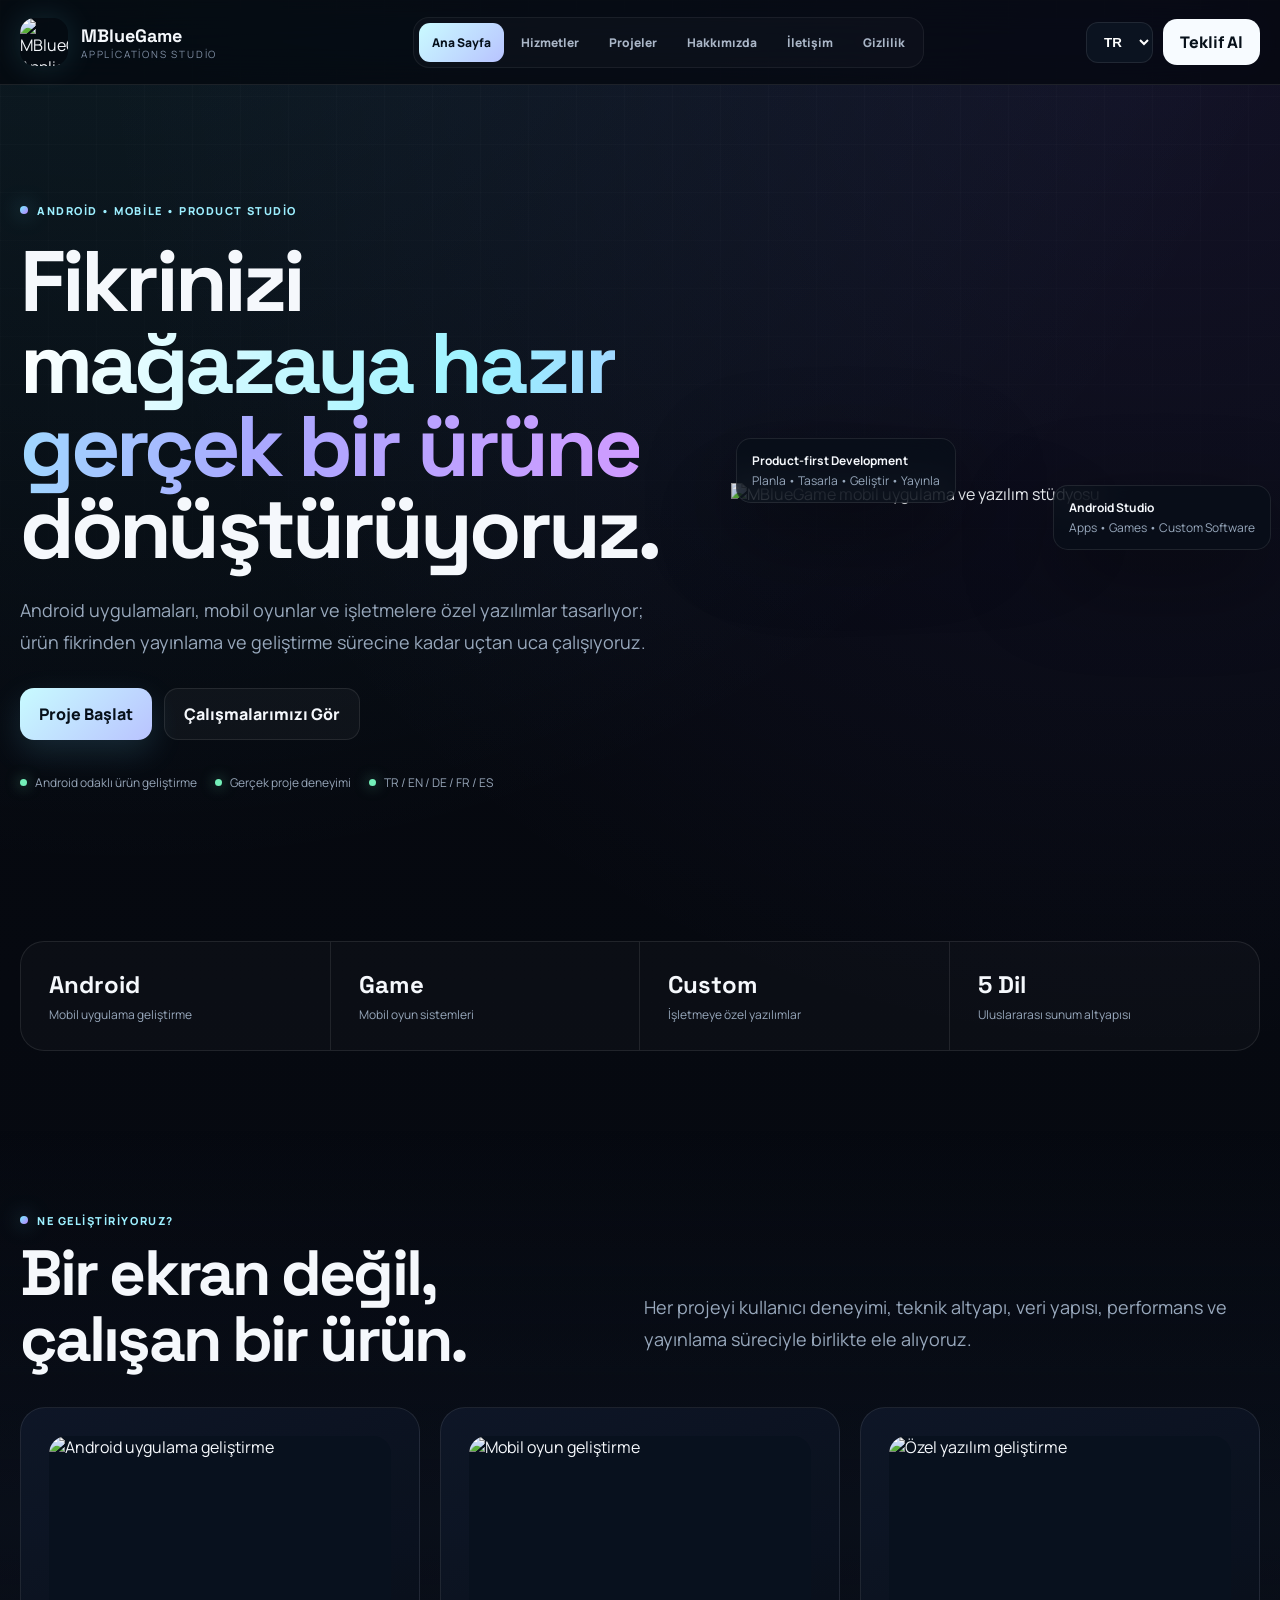
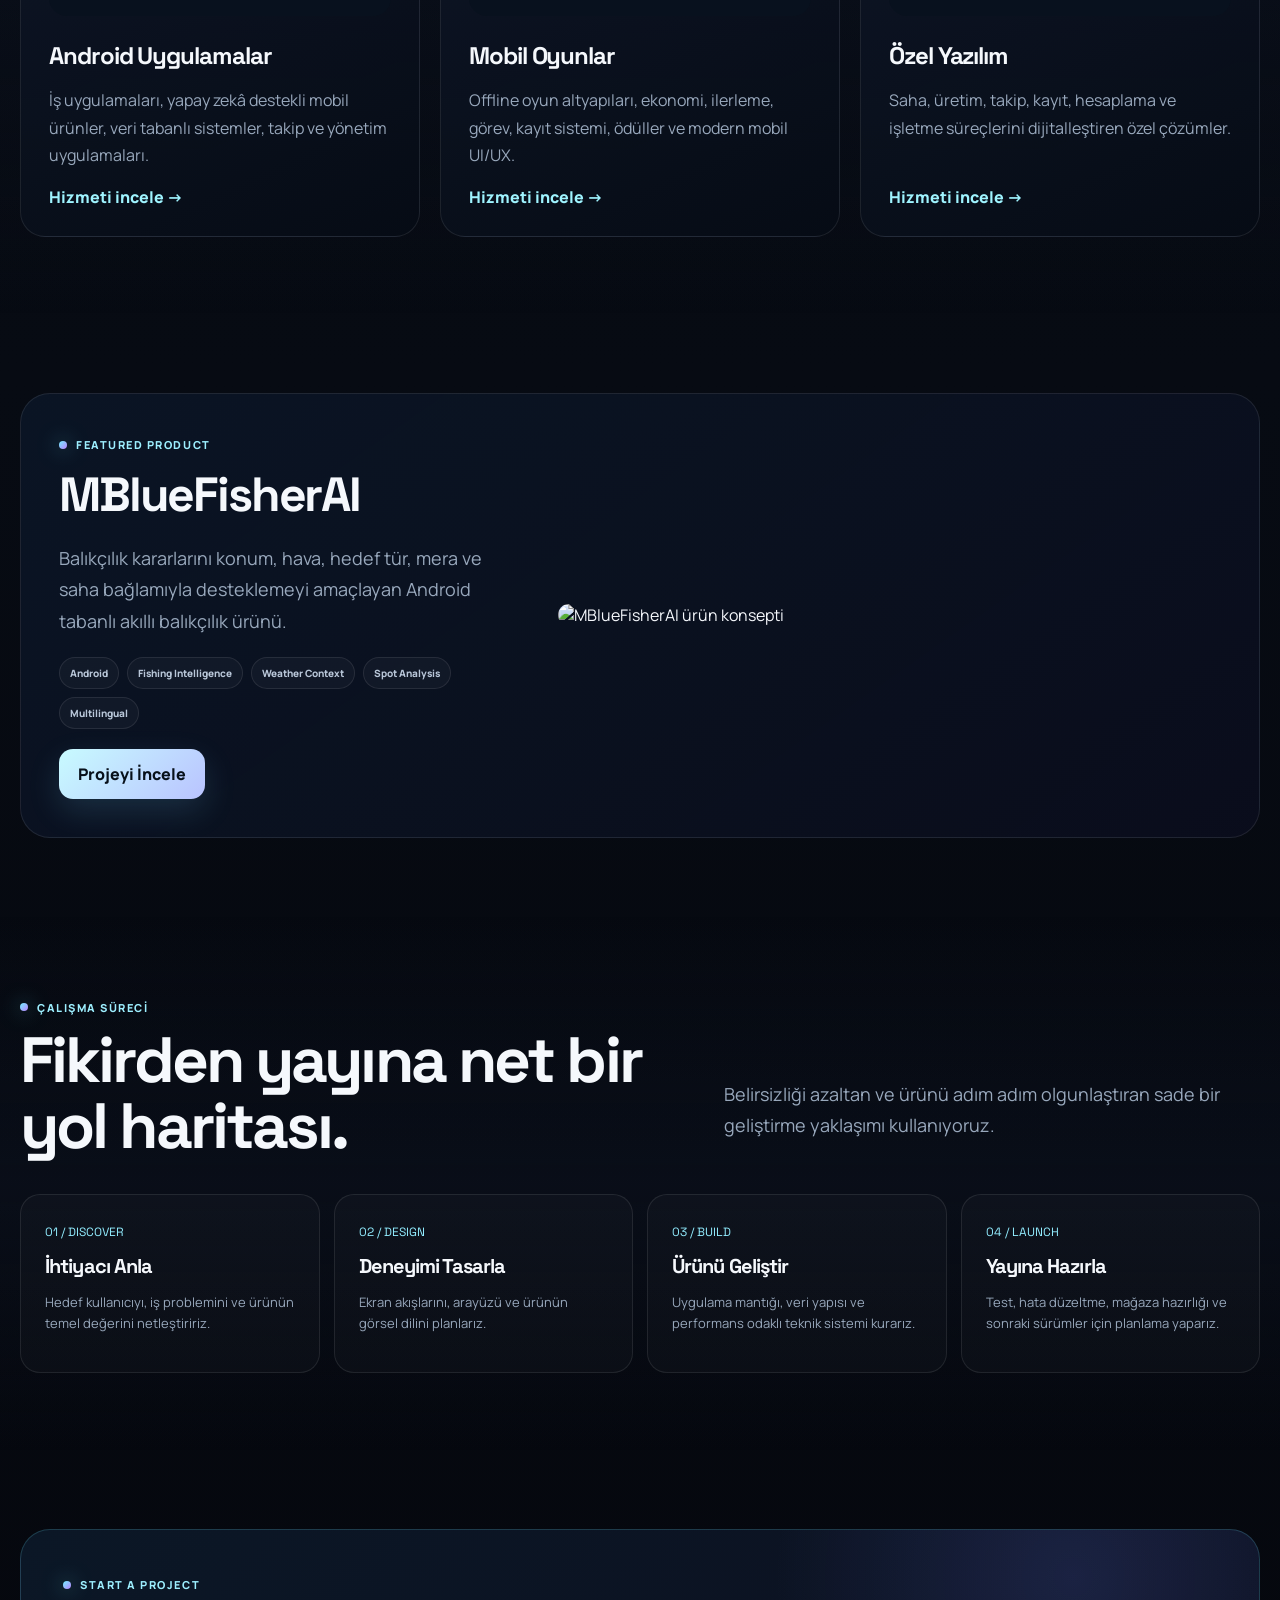
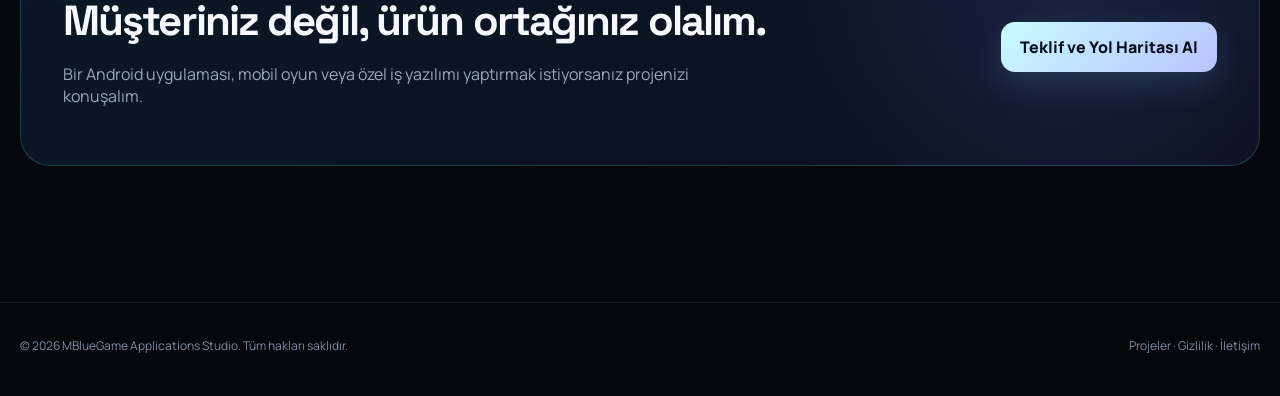
==== commit 1a9870db: "Add files via upload" ====
--- a/index.html
+++ b/index.html
@@ -1,2 +1,7 @@
-<!doctype html><html lang="tr"><head><meta charset="utf-8"><meta name="viewport" content="width=device-width,initial-scale=1"><meta name="theme-color" content="#060914"><link rel="icon" href="logo.jpg"><link rel="preconnect" href="https://fonts.googleapis.com"><link rel="preconnect" href="https://fonts.gstatic.com" crossorigin><link href="https://fonts.googleapis.com/css2?family=Manrope:wght@400;500;600;700;800&family=Space+Grotesk:wght@500;600;700&display=swap" rel="stylesheet"><link rel="stylesheet" href="styles.css"><title>MBlueGame Applications | Mobile Apps, Games & Custom Software</title><meta name="description" content="MBlueGame Applications"></head><body><header class="site-header"><div class="container nav"><a class="brand" href="index.html"><div class="brand-mark"><img src="logo.jpg" alt="MBlueGame logo"></div><div class="brand-copy"><strong>MBlueGame</strong><span>Applications</span></div></a><nav class="menu"><a href="index.html" data-page="home" data-i18n="nav_home">Ana Sayfa</a><a href="services.html" data-page="services" data-i18n="nav_services">Hizmetler</a><a href="projects.html" data-page="projects" data-i18n="nav_projects">Projeler</a><a href="about.html" data-page="about" data-i18n="nav_about">Hakkımızda</a><a href="contact.html" data-page="contact" data-i18n="nav_contact">İletişim</a><a href="privacy.html" data-page="privacy" data-i18n="nav_privacy">Gizlilik</a></nav><div class="nav-actions"><select class="lang" aria-label="Language"><option value="tr">TR</option><option value="en">EN</option><option value="de">DE</option><option value="fr">FR</option><option value="es">ES</option></select><a class="nav-cta" href="contact.html" data-i18n="nav_quote">Teklif Al</a><button class="mobile-toggle" aria-label="Menu">☰</button></div></div></header>
-<main><section class="container hero"><div class="reveal"><span class="kicker" data-i18n="hero_kicker">Bağımsız ürün ve yazılım stüdyosu</span><h1 data-i18n-html="hero_title">Fikirleri <span class="gradient-text">güçlü dijital ürünlere</span> dönüştürüyoruz.</h1><p data-i18n="hero_text">Android uygulamaları, mobil oyunlar ve işletmelere özel yazılımlar geliştiriyoruz.</p><div class="hero-actions"><a class="btn btn-primary" href="projects.html" data-i18n="cta_projects">Projeleri İncele</a><a class="btn btn-secondary" href="contact.html" data-i18n="cta_contact">Projeni Konuşalım</a></div><div class="trust-row"><div class="trust-item"><span class="trust-dot"></span><span data-i18n="trust1">Gerçek ürün deneyimi</span></div><div class="trust-item"><span class="trust-dot"></span><span data-i18n="trust2">Mobil odaklı geliştirme</span></div><div class="trust-item"><span class="trust-dot"></span><span data-i18n="trust3">Çoklu dil desteği</span></div></div></div><div class="hero-visual reveal"><div class="halo"></div><div class="device device-left"><img src="fisher_weather.jpg" alt="MBlueFisherAI weather"></div><div class="device device-main"><img src="fisher_future.jpg" alt="MBlueFisherAI app"></div><div class="device device-right"><img src="fisher_radar.jpg" alt="MBlueFisherAI radar"></div><div class="glass-note note-a"><b>MBlueFisherAI</b><span>Fishing intelligence platform</span></div><div class="glass-note note-b"><b>TR • EN • DE • FR • ES</b><span>Multilingual product system</span></div></div></section><section class="section"><div class="container"><div class="stats reveal"><div class="stat"><strong>3</strong><span data-i18n="stats1">Ana uzmanlık alanı</span></div><div class="stat"><strong>5</strong><span data-i18n="stats2">Dil desteği</span></div><div class="stat"><strong>MBlueFisherAI</strong><span data-i18n="stats3">Öne çıkan ürün</span></div><div class="stat"><strong>01→04</strong><span data-i18n="stats4">Ürün odaklı süreç</span></div></div></div></section><section class="section"><div class="container"><div class="section-head reveal"><div><span class="eyebrow" data-i18n="services_kicker">Hizmetler</span><h2 data-i18n="services_title">Tek sayfa değil. Gerçek ürün geliştirme.</h2></div><p data-i18n="services_desc">Her hizmet kendi uzmanlık alanı ve teslim yapısıyla ele alınır.</p></div><div class="card-grid"><article class="pro-card reveal"><div class="iconbox"><img src="icons/mobile.svg" alt=""></div><h3 data-i18n="service1">Android Uygulama Geliştirme</h3><p data-i18n="service1d"></p><a href="services.html" data-i18n="learn_more">Detayları Gör</a></article><article class="pro-card reveal"><div class="iconbox"><img src="icons/gamepad.svg" alt=""></div><h3 data-i18n="service2">Mobil Oyun Geliştirme</h3><p data-i18n="service2d"></p><a href="services.html" data-i18n="learn_more">Detayları Gör</a></article><article class="pro-card reveal"><div class="iconbox"><img src="icons/code.svg" alt=""></div><h3 data-i18n="service3">Özel Yazılım Çözümleri</h3><p data-i18n="service3d"></p><a href="services.html" data-i18n="learn_more">Detayları Gör</a></article></div></div></section><section class="section"><div class="container"><div class="feature-project reveal"><div class="feature-copy"><span class="eyebrow" data-i18n="featured">Öne Çıkan Proje</span><h2>MBlueFisherAI</h2><p data-i18n="fisher_desc"></p><div class="chips"><span class="chip">Android</span><span class="chip">Fishing Intelligence</span><span class="chip">Weather Context</span><span class="chip">Spot Analysis</span><span class="chip">Multilingual</span></div><a class="btn btn-primary" href="mbluefisherai.html" data-i18n="learn_more">Detayları Gör</a></div><div class="feature-media"><div class="show-phone show-1"><img src="fisher_prediction.jpg" alt="Prediction"></div><div class="show-phone show-2"><img src="fisher_spot_analysis.jpg" alt="Spot analysis"></div><div class="mini-panel"><b data-i18n="real_product">Gerçek ürün. Gerçek ekranlar.</b><span data-i18n="real_product_d">Geliştirilmiş ürün deneyimi.</span></div></div></div></div></section><section class="section"><div class="container"><div class="cta-panel reveal"><div><h2 data-i18n="cta_title">Bir fikrin mi var?</h2><p data-i18n="cta_desc"></p></div><div class="actions"><a class="btn btn-primary" href="contact.html" data-i18n="cta_contact">Projeni Konuşalım</a></div></div></div></section></main><footer class="footer"><div class="container footer-row"><span>© <span data-year></span> <span data-i18n="footer">MBlueGame Applications. Tüm hakları saklıdır.</span></span><span><a href="privacy.html" data-i18n="nav_privacy">Gizlilik</a> · <a href="contact.html" data-i18n="nav_contact">İletişim</a></span></div></footer><script src="i18n.js"></script><script>document.querySelector('[data-page="home"]')?.classList.add('active')</script></body></html>+<!doctype html><html lang="tr"><head><meta charset="utf-8"><meta name="viewport" content="width=device-width,initial-scale=1"><meta name="theme-color" content="#05070d"><link rel="icon" href="assets/logo-mark.svg"><link rel="preconnect" href="https://fonts.googleapis.com"><link rel="preconnect" href="https://fonts.gstatic.com" crossorigin><link href="https://fonts.googleapis.com/css2?family=Manrope:wght@400;500;600;700;800&family=Space+Grotesk:wght@500;600;700&display=swap" rel="stylesheet"><link rel="stylesheet" href="styles.css"><title>MBlueGame Applications | Android App, Game & Software Studio</title><meta name="description" content="Android uygulama, mobil oyun ve özel yazılım geliştiren bağımsız ürün stüdyosu."></head><body><header class="site-header"><div class="container nav"><a class="brand" href="index.html"><img src="assets/logo-mark.svg" alt="MBlueGame Applications"><div class="brand-copy"><strong>MBlueGame</strong><span>Applications Studio</span></div></a><nav class="menu"><a href="index.html" data-page="home" data-i18n="nav_home">Ana Sayfa</a><a href="services.html" data-page="services" data-i18n="nav_services">Hizmetler</a><a href="projects.html" data-page="projects" data-i18n="nav_projects">Projeler</a><a href="about.html" data-page="about" data-i18n="nav_about">Hakkımızda</a><a href="contact.html" data-page="contact" data-i18n="nav_contact">İletişim</a><a href="privacy.html" data-page="privacy" data-i18n="nav_privacy">Gizlilik</a></nav><div class="nav-actions"><select class="lang" aria-label="Language"><option value="tr">TR</option><option value="en">EN</option><option value="de">DE</option><option value="fr">FR</option><option value="es">ES</option></select><a class="nav-cta" href="contact.html" data-i18n="nav_quote">Teklif Al</a><button class="mobile-toggle" aria-label="Menü">☰</button></div></div></header><main>
+<section class="container hero"><div class="reveal"><span class="kicker">Android • Mobile • Product Studio</span><h1>Fikrinizi <span class="gradient-text">mağazaya hazır gerçek bir ürüne</span> dönüştürüyoruz.</h1><p>Android uygulamaları, mobil oyunlar ve işletmelere özel yazılımlar tasarlıyor; ürün fikrinden yayınlama ve geliştirme sürecine kadar uçtan uca çalışıyoruz.</p><div class="hero-actions"><a class="btn btn-primary" href="contact.html">Proje Başlat</a><a class="btn btn-secondary" href="projects.html">Çalışmalarımızı Gör</a></div><div class="trust-row"><div class="trust-item"><span class="trust-dot"></span>Android odaklı ürün geliştirme</div><div class="trust-item"><span class="trust-dot"></span>Gerçek proje deneyimi</div><div class="trust-item"><span class="trust-dot"></span>TR / EN / DE / FR / ES</div></div></div><div class="hero-art reveal"><img src="assets/visuals/studio-hero.svg" alt="MBlueGame mobil uygulama ve yazılım stüdyosu"><div class="hero-badge badge-a"><b>Product-first Development</b><span>Planla • Tasarla • Geliştir • Yayınla</span></div><div class="hero-badge badge-b"><b>Android Studio</b><span>Apps • Games • Custom Software</span></div></div></section>
+<section class="section"><div class="container"><div class="stats reveal"><div class="stat"><strong>Android</strong><span>Mobil uygulama geliştirme</span></div><div class="stat"><strong>Game</strong><span>Mobil oyun sistemleri</span></div><div class="stat"><strong>Custom</strong><span>İşletmeye özel yazılımlar</span></div><div class="stat"><strong>5 Dil</strong><span>Uluslararası sunum altyapısı</span></div></div></div></section>
+<section class="section section-soft"><div class="container"><div class="section-head reveal"><div><span class="eyebrow">Ne geliştiriyoruz?</span><h2>Bir ekran değil, çalışan bir ürün.</h2></div><p>Her projeyi kullanıcı deneyimi, teknik altyapı, veri yapısı, performans ve yayınlama süreciyle birlikte ele alıyoruz.</p></div><div class="service-grid"><article class="service-card reveal"><div class="service-visual"><img src="assets/visuals/android-studio.svg" alt="Android uygulama geliştirme"></div><h3>Android Uygulamalar</h3><p>İş uygulamaları, yapay zekâ destekli mobil ürünler, veri tabanlı sistemler, takip ve yönetim uygulamaları.</p><a href="services.html">Hizmeti incele →</a></article><article class="service-card reveal"><div class="service-visual"><img src="assets/visuals/game-studio.svg" alt="Mobil oyun geliştirme"></div><h3>Mobil Oyunlar</h3><p>Offline oyun altyapıları, ekonomi, ilerleme, görev, kayıt sistemi, ödüller ve modern mobil UI/UX.</p><a href="services.html">Hizmeti incele →</a></article><article class="service-card reveal"><div class="service-visual"><img src="assets/visuals/software-studio.svg" alt="Özel yazılım geliştirme"></div><h3>Özel Yazılım</h3><p>Saha, üretim, takip, kayıt, hesaplama ve işletme süreçlerini dijitalleştiren özel çözümler.</p><a href="services.html">Hizmeti incele →</a></article></div></div></section>
+<section class="section"><div class="container"><div class="feature-project reveal"><div><span class="eyebrow">Featured Product</span><h2>MBlueFisherAI</h2><p class="lead">Balıkçılık kararlarını konum, hava, hedef tür, mera ve saha bağlamıyla desteklemeyi amaçlayan Android tabanlı akıllı balıkçılık ürünü.</p><div class="chips"><span class="chip">Android</span><span class="chip">Fishing Intelligence</span><span class="chip">Weather Context</span><span class="chip">Spot Analysis</span><span class="chip">Multilingual</span></div><a class="btn btn-primary" href="mbluefisherai.html">Projeyi İncele</a></div><div class="feature-media"><img src="assets/visuals/fisher-concept.svg" alt="MBlueFisherAI ürün konsepti"></div></div></div></section>
+<section class="section section-soft"><div class="container"><div class="section-head reveal"><div><span class="eyebrow">Çalışma süreci</span><h2>Fikirden yayına net bir yol haritası.</h2></div><p>Belirsizliği azaltan ve ürünü adım adım olgunlaştıran sade bir geliştirme yaklaşımı kullanıyoruz.</p></div><div class="process"><div class="step reveal"><span class="step-num">01 / DISCOVER</span><h3>İhtiyacı Anla</h3><p>Hedef kullanıcıyı, iş problemini ve ürünün temel değerini netleştiririz.</p></div><div class="step reveal"><span class="step-num">02 / DESIGN</span><h3>Deneyimi Tasarla</h3><p>Ekran akışlarını, arayüzü ve ürünün görsel dilini planlarız.</p></div><div class="step reveal"><span class="step-num">03 / BUILD</span><h3>Ürünü Geliştir</h3><p>Uygulama mantığı, veri yapısı ve performans odaklı teknik sistemi kurarız.</p></div><div class="step reveal"><span class="step-num">04 / LAUNCH</span><h3>Yayına Hazırla</h3><p>Test, hata düzeltme, mağaza hazırlığı ve sonraki sürümler için planlama yaparız.</p></div></div></div></section>
+<section class="section"><div class="container"><div class="cta-panel reveal"><div><span class="eyebrow">Start a Project</span><h2>Müşteriniz değil, ürün ortağınız olalım.</h2><p>Bir Android uygulaması, mobil oyun veya özel iş yazılımı yaptırmak istiyorsanız projenizi konuşalım.</p></div><a class="btn btn-primary" href="contact.html">Teklif ve Yol Haritası Al</a></div></div></section></main><footer class="footer"><div class="container footer-row"><span>© <span data-year></span> MBlueGame Applications Studio. Tüm hakları saklıdır.</span><span><a href="projects.html">Projeler</a> · <a href="privacy.html">Gizlilik</a> · <a href="contact.html">İletişim</a></span></div></footer><script src="i18n.js"></script><script src="site.js"></script><script>document.querySelector('[data-page="home"]')?.classList.add('active')</script></body></html>
--- a/styles.css
+++ b/styles.css
@@ -1,64 +1 @@
-:root{
-  --bg:#05070d;--bg-soft:#090d16;--panel:#0c1220;--panel-2:#101828;--panel-3:#121d30;
-  --text:#f7f9fc;--muted:#98a5ba;--muted-2:#6f7c91;--line:rgba(255,255,255,.09);
-  --cyan:#63e6ff;--blue:#6b7cff;--violet:#a87cff;--green:#72efb3;--max:1220px;
-  --shadow:0 30px 90px rgba(0,0,0,.46);--shadow-soft:0 18px 50px rgba(0,0,0,.28);
-}
-*{box-sizing:border-box}html{scroll-behavior:smooth}body{margin:0;font-family:Manrope,Inter,system-ui,-apple-system,BlinkMacSystemFont,"Segoe UI",sans-serif;color:var(--text);background:
-radial-gradient(circle at 8% 0%,rgba(99,230,255,.09),transparent 28%),
-radial-gradient(circle at 92% 8%,rgba(168,124,255,.08),transparent 28%),
-linear-gradient(180deg,#05070d 0%,#070b13 45%,#05070d 100%);min-height:100vh;overflow-x:hidden}
-body:before{content:"";position:fixed;inset:0;pointer-events:none;z-index:-2;background-image:linear-gradient(rgba(255,255,255,.018) 1px,transparent 1px),linear-gradient(90deg,rgba(255,255,255,.018) 1px,transparent 1px);background-size:44px 44px;mask-image:linear-gradient(to bottom,black 0%,transparent 76%)}
-body:after{content:"";position:fixed;width:520px;height:520px;border-radius:50%;left:50%;top:-340px;transform:translateX(-50%);background:radial-gradient(circle,rgba(99,230,255,.12),rgba(107,124,255,.05) 46%,transparent 72%);filter:blur(18px);z-index:-1;pointer-events:none}
-a{color:inherit}.container{width:min(calc(100% - 40px),var(--max));margin:auto}
-.site-header{position:sticky;top:0;z-index:100;background:rgba(5,7,13,.72);backdrop-filter:blur(24px) saturate(145%);border-bottom:1px solid rgba(255,255,255,.07)}
-.site-header:after{content:"";position:absolute;left:0;right:0;bottom:-1px;height:1px;background:linear-gradient(90deg,transparent,rgba(99,230,255,.28),rgba(168,124,255,.2),transparent);opacity:.75}
-.nav{height:84px;display:flex;align-items:center;justify-content:space-between;gap:24px}.brand{display:flex;align-items:center;gap:13px;text-decoration:none;min-width:220px}.brand-mark{width:46px;height:46px;border-radius:15px;display:grid;place-items:center;position:relative;overflow:hidden;border:1px solid rgba(255,255,255,.13);background:linear-gradient(145deg,#111b2e,#0a1020);box-shadow:0 12px 35px rgba(99,230,255,.12),inset 0 1px 0 rgba(255,255,255,.08)}.brand-mark:before{content:"MB";font:800 14px/1 "Space Grotesk",sans-serif;letter-spacing:-.06em;background:linear-gradient(135deg,#fff 12%,#8ef0ff 52%,#aa90ff);-webkit-background-clip:text;background-clip:text;color:transparent}.brand-mark:after{content:"";position:absolute;inset:-30%;background:conic-gradient(from 120deg,transparent 0 55%,rgba(99,230,255,.22),transparent 70%);animation:spinmark 8s linear infinite}.brand-mark img{display:none}@keyframes spinmark{to{transform:rotate(360deg)}}
-.brand-copy strong{display:block;font-family:"Space Grotesk",sans-serif;font-size:17px;letter-spacing:-.035em}.brand-copy span{display:block;color:#7f8ca1;font-size:10px;letter-spacing:.2em;text-transform:uppercase;margin-top:2px}
-.menu{display:flex;align-items:center;gap:4px;padding:4px;border:1px solid rgba(255,255,255,.06);background:rgba(255,255,255,.025);border-radius:14px}.menu a{position:relative;font-size:12px;font-weight:800;color:#aab5c7;text-decoration:none;padding:10px 12px;border-radius:10px;transition:.22s ease}.menu a:hover{color:#fff;background:rgba(255,255,255,.05)}.menu a.active{color:#061019;background:linear-gradient(135deg,#e8fbff,#b6f5ff 48%,#cfc5ff);box-shadow:0 8px 22px rgba(99,230,255,.15)}
-.nav-actions{display:flex;align-items:center;gap:9px}.lang{height:41px;border:1px solid var(--line);background:#0b111d;color:#fff;border-radius:12px;padding:0 12px;font-weight:800;outline:none}.nav-cta,.btn{display:inline-flex;align-items:center;justify-content:center;gap:9px;text-decoration:none;font-weight:850;border-radius:13px;transition:.25s ease}.nav-cta{height:41px;padding:0 16px;background:#f5f8fc;color:#080d16;font-size:12px;box-shadow:0 10px 28px rgba(255,255,255,.08)}.nav-cta:hover,.btn:hover{transform:translateY(-2px)}.mobile-toggle{display:none;background:rgba(255,255,255,.03);border:1px solid var(--line);color:#fff;border-radius:11px;width:41px;height:41px;font-size:19px}
-.hero{padding:112px 0 86px;display:grid;grid-template-columns:1.04fr .96fr;gap:70px;align-items:center;min-height:760px}.kicker,.eyebrow{display:inline-flex;align-items:center;gap:9px;color:#b9f7ff;font-size:11px;font-weight:900;letter-spacing:.17em;text-transform:uppercase}.kicker:before,.eyebrow:before{content:"";width:8px;height:8px;border-radius:50%;background:linear-gradient(135deg,var(--cyan),var(--violet));box-shadow:0 0 20px rgba(99,230,255,.85)}
-h1,h2,h3{font-family:"Space Grotesk",sans-serif}.hero h1,.page-hero h1{font-size:clamp(54px,7vw,94px);line-height:.94;letter-spacing:-.068em;margin:22px 0 24px}.gradient-text{background:linear-gradient(115deg,#fff 0%,#b8f6ff 38%,#9fb7ff 66%,#c2a7ff 100%);-webkit-background-clip:text;background-clip:text;color:transparent}.hero p,.page-hero p{font-size:18px;line-height:1.78;color:var(--muted);max-width:700px}.hero-actions,.actions{display:flex;flex-wrap:wrap;gap:12px;margin-top:30px}.btn{min-height:52px;padding:0 22px;border:1px solid var(--line);font-size:13px}.btn-primary{background:linear-gradient(135deg,#baf6ff,#78e7ff 42%,#8b98ff);color:#071019;box-shadow:0 20px 48px rgba(99,230,255,.18)}.btn-secondary{background:rgba(255,255,255,.035);color:#fff}.btn-secondary:hover{background:rgba(255,255,255,.07)}
-.trust-row{display:flex;gap:22px;flex-wrap:wrap;margin-top:40px}.trust-item{display:flex;align-items:center;gap:9px;color:#aab5c7;font-size:12px}.trust-dot{width:7px;height:7px;border-radius:50%;background:var(--green);box-shadow:0 0 16px rgba(114,239,179,.55)}
-.hero-visual{position:relative;min-height:610px}.halo{position:absolute;inset:6% 0;border-radius:50%;background:radial-gradient(circle,rgba(99,230,255,.15),rgba(107,124,255,.055) 42%,transparent 70%);filter:blur(3px)}.device{position:absolute;width:248px;padding:8px;background:linear-gradient(145deg,#1b2638,#05080f 58%);border:1px solid rgba(255,255,255,.18);border-radius:39px;box-shadow:0 44px 110px rgba(0,0,0,.62),inset 0 1px 0 rgba(255,255,255,.1)}.device:before{content:"";position:absolute;top:12px;left:50%;transform:translateX(-50%);width:58px;height:17px;border-radius:20px;background:#03060a;z-index:3}.device img{width:100%;display:block;border-radius:31px;aspect-ratio:9/20;object-fit:cover}.device-main{left:50%;top:14px;transform:translateX(-50%) rotate(-1deg);z-index:4}.device-left{left:5px;top:158px;width:214px;transform:rotate(-10deg);opacity:.82}.device-right{right:-4px;top:115px;width:218px;transform:rotate(10deg);opacity:.9}.glass-note{position:absolute;z-index:7;padding:15px 17px;border:1px solid rgba(255,255,255,.13);background:rgba(9,15,26,.8);backdrop-filter:blur(18px);border-radius:17px;box-shadow:var(--shadow-soft)}.glass-note b{display:block;font-size:13px}.glass-note span{font-size:11px;color:var(--muted)}.note-a{left:0;bottom:78px}.note-b{right:0;bottom:35px}
-.section{padding:96px 0}.section-head{display:grid;grid-template-columns:1fr .72fr;gap:48px;align-items:end;margin-bottom:42px}.section-head h2{font-size:clamp(38px,5.2vw,68px);letter-spacing:-.058em;line-height:.98;margin:12px 0 0}.section-head p{margin:0;color:var(--muted);line-height:1.8}.stats{display:grid;grid-template-columns:repeat(4,1fr);gap:12px}.stat{padding:26px;border:1px solid var(--line);background:linear-gradient(180deg,rgba(255,255,255,.035),rgba(255,255,255,.015));border-radius:20px;position:relative;overflow:hidden}.stat:before{content:"";position:absolute;left:0;top:0;width:100%;height:1px;background:linear-gradient(90deg,transparent,rgba(99,230,255,.35),transparent)}.stat strong{font:700 30px "Space Grotesk"}.stat span{display:block;margin-top:6px;color:var(--muted);font-size:12px}
-.card-grid{display:grid;grid-template-columns:repeat(3,1fr);gap:16px}.pro-card{padding:30px;min-height:300px;border:1px solid var(--line);border-radius:24px;background:linear-gradient(180deg,rgba(16,25,42,.9),rgba(8,13,23,.94));position:relative;overflow:hidden;transition:.28s ease}.pro-card:hover{transform:translateY(-5px);border-color:rgba(99,230,255,.23);box-shadow:0 24px 65px rgba(0,0,0,.26)}.pro-card:after{content:"";position:absolute;width:210px;height:210px;right:-110px;top:-120px;border-radius:50%;background:radial-gradient(circle,rgba(99,230,255,.12),transparent 70%)}.iconbox{width:54px;height:54px;border-radius:16px;display:grid;place-items:center;background:linear-gradient(135deg,rgba(99,230,255,.12),rgba(168,124,255,.11));border:1px solid rgba(255,255,255,.09);font-size:21px}.pro-card h3{font-size:23px;margin:29px 0 11px}.pro-card p{color:var(--muted);line-height:1.75}.pro-card a{position:absolute;left:30px;bottom:28px;font-size:12px;font-weight:900;text-decoration:none;color:#b8f6ff}
-.feature-project{display:grid;grid-template-columns:1fr 1fr;gap:0;border:1px solid var(--line);border-radius:30px;overflow:hidden;background:linear-gradient(145deg,rgba(16,26,45,.94),rgba(7,11,20,.98));box-shadow:var(--shadow)}.feature-copy{padding:52px}.feature-copy h2{font-size:clamp(46px,6vw,78px);margin:16px 0;letter-spacing:-.065em}.feature-copy p{color:var(--muted);font-size:17px;line-height:1.78}.chips{display:flex;gap:8px;flex-wrap:wrap;margin:24px 0}.chip{border:1px solid var(--line);background:rgba(255,255,255,.035);border-radius:999px;padding:8px 11px;font-size:11px;color:#c4cede}.feature-media{position:relative;min-height:560px;background:radial-gradient(circle at 52% 38%,rgba(99,230,255,.12),transparent 35%),linear-gradient(145deg,#0b1220,#080c15);overflow:hidden}.show-phone{position:absolute;width:245px;border-radius:31px;border:8px solid #080d15;box-shadow:0 35px 70px rgba(0,0,0,.5)}.show-phone img{width:100%;display:block;border-radius:23px}.show-1{left:18%;top:70px;transform:rotate(-7deg)}.show-2{right:12%;top:120px;transform:rotate(8deg)}.mini-panel{position:absolute;left:9%;bottom:35px;padding:15px 18px;border-radius:16px;background:rgba(7,13,23,.82);border:1px solid var(--line);backdrop-filter:blur(12px);font-size:12px;color:#d8e1ef}
-.page-hero{padding:112px 0 52px;position:relative}.page-hero:after{content:"";display:block;width:100%;height:1px;margin-top:58px;background:linear-gradient(90deg,rgba(99,230,255,.35),rgba(168,124,255,.18),transparent)}.page-hero h1{max-width:980px}.page-hero p{max-width:760px}.split{display:grid;grid-template-columns:repeat(2,1fr);gap:16px}.panel,.contact-card,.legal-card{border:1px solid var(--line);border-radius:24px;background:linear-gradient(180deg,rgba(15,24,40,.9),rgba(7,12,21,.96));padding:32px;box-shadow:var(--shadow-soft)}.panel h2,.contact-card h2,.legal-card h2{margin:0 0 12px;font-size:26px;letter-spacing:-.035em}.panel p,.contact-card p,.legal-card p{color:var(--muted);line-height:1.78}.project-grid{display:grid;grid-template-columns:repeat(2,1fr);gap:18px}.project-card{border:1px solid var(--line);border-radius:26px;overflow:hidden;background:linear-gradient(180deg,rgba(15,24,40,.88),rgba(7,12,21,.96));transition:.3s ease}.project-card:hover{transform:translateY(-5px);border-color:rgba(99,230,255,.2)}.project-image{height:360px;background:#070d17;overflow:hidden}.project-image img{width:100%;height:100%;object-fit:cover;transition:.45s ease}.project-card:hover .project-image img{transform:scale(1.025)}.project-body{padding:28px}.project-body h2{font-size:28px;margin:12px 0}.project-body p{color:var(--muted);line-height:1.75}.contact-grid{display:grid;grid-template-columns:1.1fr .9fr;gap:18px}.contact-list{display:grid;gap:10px;margin-top:22px}.contact-item{display:flex;align-items:center;justify-content:space-between;gap:15px;padding:15px 0;border-bottom:1px solid var(--line);color:#c9d3e1}.gallery{display:grid;grid-template-columns:repeat(4,1fr);gap:12px}.gallery img{width:100%;border-radius:23px;border:1px solid var(--line);box-shadow:var(--shadow-soft)}
-.cta-panel{position:relative;overflow:hidden;border:1px solid var(--line);border-radius:28px;padding:48px;background:linear-gradient(135deg,rgba(99,230,255,.08),rgba(107,124,255,.06) 48%,rgba(168,124,255,.07));box-shadow:var(--shadow)}.cta-panel:after{content:"";position:absolute;width:280px;height:280px;border-radius:50%;right:-80px;top:-130px;background:radial-gradient(circle,rgba(99,230,255,.16),transparent 70%)}.cta-panel h2{font-size:clamp(34px,4vw,56px);letter-spacing:-.05em;margin:0;max-width:800px}.cta-panel p{color:var(--muted);line-height:1.75;max-width:700px}
-.legal{max-width:980px}.legal-layout{display:grid;grid-template-columns:250px 1fr;gap:24px;align-items:start}.legal-nav{position:sticky;top:110px;border:1px solid var(--line);border-radius:20px;padding:18px;background:rgba(10,16,28,.76);backdrop-filter:blur(14px)}.legal-nav strong{display:block;font:700 13px "Space Grotesk";margin-bottom:10px}.legal-nav a{display:block;text-decoration:none;color:#93a1b6;font-size:12px;padding:8px 9px;border-radius:9px}.legal-nav a:hover{color:#fff;background:rgba(255,255,255,.045)}.legal-content{display:grid;gap:14px}.legal-card{padding:30px}.legal-card h2{font-size:24px}.legal-card h3{font-size:17px;margin:22px 0 8px}.legal-card p,.legal-card li{color:#a7b3c6;line-height:1.82}.legal-card ul{padding-left:20px}.legal-meta{display:flex;gap:10px;flex-wrap:wrap;margin-top:22px}.legal-pill{display:inline-flex;padding:8px 11px;border:1px solid var(--line);background:rgba(255,255,255,.03);border-radius:999px;font-size:11px;color:#b8c4d5}.legal-highlight{border-color:rgba(99,230,255,.18);background:linear-gradient(145deg,rgba(99,230,255,.055),rgba(168,124,255,.045))}.legal-card a{color:#b8f6ff}.legal-note{font-size:12px;color:#728097!important;border-top:1px solid var(--line);padding-top:16px;margin-top:18px}
-.footer{padding:34px 0;border-top:1px solid var(--line);margin-top:50px;background:rgba(4,7,12,.45)}.footer-row{display:flex;justify-content:space-between;gap:20px;flex-wrap:wrap;color:#7f8ca1;font-size:12px}.footer a{text-decoration:none;color:#aab5c7}.reveal{opacity:0;transform:translateY(16px);transition:opacity .65s ease,transform .65s ease}.reveal.visible{opacity:1;transform:none}
-@media(max-width:1050px){.menu{display:none;position:absolute;left:20px;right:20px;top:76px;background:#090f1a;border:1px solid var(--line);padding:10px;flex-direction:column;align-items:stretch;box-shadow:var(--shadow);border-radius:16px}.menu.open{display:flex}.menu a{padding:13px}.mobile-toggle{display:block}.nav-cta{display:none}.hero{grid-template-columns:1fr;padding-top:82px}.hero-visual{min-height:590px}.section-head,.feature-project,.contact-grid,.legal-layout{grid-template-columns:1fr}.legal-nav{position:relative;top:auto}.stats{grid-template-columns:repeat(2,1fr)}.card-grid{grid-template-columns:1fr}.project-grid{grid-template-columns:1fr}.gallery{grid-template-columns:repeat(2,1fr)}}
-@media(max-width:700px){.container{width:min(calc(100% - 28px),var(--max))}.nav{height:72px}.brand{min-width:auto}.brand-copy span{display:none}.hero{padding:72px 0 56px;min-height:auto;gap:35px}.hero h1,.page-hero h1{font-size:clamp(44px,15vw,68px)}.hero p,.page-hero p{font-size:16px}.hero-visual{min-height:500px}.device-main{width:205px}.device-left{width:172px;left:-14px}.device-right{width:176px;right:-10px}.glass-note{display:none}.section{padding:70px 0}.section-head{gap:18px}.stats,.split{grid-template-columns:1fr}.feature-copy{padding:30px}.feature-media{min-height:460px}.show-phone{width:190px}.show-1{left:8%}.show-2{right:6%}.project-image{height:280px}.gallery{grid-template-columns:1fr 1fr}.cta-panel{padding:32px}.legal-card{padding:24px}.footer-row{flex-direction:column}}
-
-/* ===== MBLUE ULTRA PLUS — 2026 ===== */
-:root{--electric:#7cf3ff;--indigo:#8292ff;--purple:#c38cff;--glass:rgba(12,19,34,.72)}
-::selection{background:rgba(124,243,255,.28);color:#fff}
-body{background:
-radial-gradient(900px 620px at 15% -5%,rgba(88,214,255,.12),transparent 62%),
-radial-gradient(780px 560px at 92% 8%,rgba(151,106,255,.11),transparent 58%),
-radial-gradient(680px 540px at 60% 88%,rgba(31,92,255,.07),transparent 60%),#05070d}
-body:before{background-image:linear-gradient(rgba(255,255,255,.022) 1px,transparent 1px),linear-gradient(90deg,rgba(255,255,255,.022) 1px,transparent 1px);background-size:58px 58px;mask-image:linear-gradient(to bottom,black,transparent 88%)}
-body:after{width:680px;height:680px;top:-510px;background:radial-gradient(circle,rgba(124,243,255,.17),rgba(130,146,255,.06) 42%,transparent 70%);animation:auroraPulse 7s ease-in-out infinite alternate}
-@keyframes auroraPulse{to{transform:translateX(-50%) scale(1.15);opacity:.72}}
-.site-header{background:rgba(5,8,15,.76);backdrop-filter:blur(30px) saturate(160%)}
-.brand-mark{width:50px;height:50px;border-radius:16px;background:linear-gradient(145deg,rgba(21,34,55,.96),rgba(6,10,18,.96));box-shadow:0 16px 42px rgba(80,219,255,.16),inset 0 1px rgba(255,255,255,.12)}
-.brand-mark:before{font-size:15px;letter-spacing:-.08em}.brand-copy strong{font-size:18px}.brand-copy span{color:#8e9db4}
-.menu{background:rgba(255,255,255,.026);box-shadow:inset 0 1px rgba(255,255,255,.035)}
-.menu a.active{box-shadow:0 10px 30px rgba(99,230,255,.18)}
-.hero{min-height:790px}.hero-visual{perspective:1200px}.device{animation:deviceFloat 7s ease-in-out infinite;will-change:transform}.device-left{animation-delay:-2.2s}.device-right{animation-delay:-4.1s}@keyframes deviceFloat{0%,100%{translate:0 0}50%{translate:0 -14px}}
-.glass-note{backdrop-filter:blur(18px);box-shadow:0 22px 55px rgba(0,0,0,.32)}
-.pro-card,.project-card,.panel,.legal-card{position:relative;overflow:hidden;isolation:isolate}.pro-card:after,.project-card:after,.panel:after,.legal-card:after{content:"";position:absolute;inset:0;background:radial-gradient(420px circle at var(--mx,50%) var(--my,0%),rgba(124,243,255,.085),transparent 42%);opacity:0;transition:.3s;pointer-events:none;z-index:-1}.pro-card:hover:after,.project-card:hover:after,.panel:hover:after,.legal-card:hover:after{opacity:1}
-.iconbox{width:54px;height:54px;border-radius:17px;display:grid;place-items:center;background:linear-gradient(145deg,rgba(124,243,255,.13),rgba(130,146,255,.08));border:1px solid rgba(124,243,255,.18);color:#bff9ff;box-shadow:inset 0 1px rgba(255,255,255,.06),0 12px 28px rgba(0,0,0,.2)}.iconbox img{width:25px;height:25px;filter:drop-shadow(0 0 12px rgba(124,243,255,.25))}
-.pro-card{min-height:300px;border-color:rgba(255,255,255,.095);background:linear-gradient(160deg,rgba(15,24,40,.9),rgba(8,13,23,.82));transition:transform .32s ease,border-color .32s ease,box-shadow .32s ease}.pro-card:hover{transform:translateY(-8px);border-color:rgba(124,243,255,.26);box-shadow:0 28px 72px rgba(0,0,0,.34)}
-.project-grid{gap:26px}.project-card{border-color:rgba(255,255,255,.09);background:linear-gradient(155deg,rgba(15,24,40,.94),rgba(7,12,22,.9));box-shadow:0 26px 70px rgba(0,0,0,.28)}.project-image{position:relative;height:430px;background:#08101d;overflow:hidden}.project-image:after{content:"";position:absolute;inset:auto 0 0;height:45%;background:linear-gradient(transparent,rgba(7,12,22,.92))}.project-image img{width:100%;height:100%;object-fit:cover;object-position:top center;display:block;transition:transform .7s cubic-bezier(.2,.8,.2,1),filter .4s}.project-card:hover .project-image img{transform:scale(1.035)}
-.project-card.featured-project{grid-column:1/-1;display:grid;grid-template-columns:1.25fr .75fr;min-height:560px}.featured-project .project-image{height:100%;min-height:560px}.featured-project .project-body{align-self:end;padding:44px}.project-meta{display:flex;gap:8px;flex-wrap:wrap;margin:18px 0}.project-meta span{font-size:10px;font-weight:800;letter-spacing:.08em;text-transform:uppercase;color:#b9c7da;padding:7px 9px;border:1px solid rgba(255,255,255,.09);border-radius:999px;background:rgba(255,255,255,.035)}
-.game-art{height:430px;position:relative;display:grid;place-items:center;overflow:hidden;background:radial-gradient(circle at 50% 42%,rgba(124,243,255,.14),transparent 26%),radial-gradient(circle at 68% 65%,rgba(195,140,255,.13),transparent 30%),linear-gradient(135deg,#0c182b,#070b14)}.game-art:before{content:"";position:absolute;width:310px;height:310px;border-radius:50%;border:1px solid rgba(124,243,255,.18);box-shadow:0 0 0 45px rgba(124,243,255,.025),0 0 0 90px rgba(130,146,255,.02);animation:ringPulse 5s ease-in-out infinite}.game-art img{width:104px;height:104px;opacity:.9;filter:drop-shadow(0 16px 32px rgba(0,0,0,.35));z-index:2}@keyframes ringPulse{50%{transform:scale(1.08);opacity:.7}}
-.page-hero{padding-top:112px;padding-bottom:52px}.page-hero h1{max-width:1000px}.page-hero:after{content:"";display:block;width:92px;height:2px;margin-top:30px;background:linear-gradient(90deg,var(--electric),transparent)}
-.section-badge{display:inline-flex;align-items:center;gap:9px;border:1px solid rgba(124,243,255,.15);background:rgba(124,243,255,.055);padding:8px 11px;border-radius:999px;color:#bdf9ff;font-size:10px;font-weight:850;letter-spacing:.12em;text-transform:uppercase}.section-badge img{width:15px;height:15px}
-.process-strip{display:grid;grid-template-columns:repeat(4,1fr);gap:12px;margin-top:28px}.process-step{padding:22px;border:1px solid var(--line);border-radius:18px;background:rgba(255,255,255,.025)}.process-step b{display:block;color:#c9f9ff;margin-bottom:8px}.process-step span{color:var(--muted);font-size:13px;line-height:1.6}
-.legal-hero{position:relative}.legal-hero:before{content:"";position:absolute;right:2%;top:30px;width:280px;height:280px;background:url('icons/shield.svg') center/contain no-repeat;opacity:.025;filter:drop-shadow(0 0 40px rgba(124,243,255,.4));pointer-events:none}.legal-card{border-color:rgba(255,255,255,.095);background:linear-gradient(155deg,rgba(14,22,37,.92),rgba(8,13,23,.86));box-shadow:0 22px 55px rgba(0,0,0,.18)}.legal-card h2{display:flex;align-items:center;gap:12px}.legal-card h2:before{content:"";width:6px;height:26px;border-radius:10px;background:linear-gradient(var(--electric),var(--purple));box-shadow:0 0 18px rgba(124,243,255,.22)}.legal-nav{backdrop-filter:blur(18px);background:rgba(10,16,28,.78)}
-.footer{background:linear-gradient(180deg,transparent,rgba(4,7,12,.78))}
-.reveal{transform:translateY(22px);opacity:0;transition:opacity .75s ease,transform .75s cubic-bezier(.2,.8,.2,1)}.reveal.visible{transform:none;opacity:1}
-@media(max-width:900px){.project-card.featured-project{grid-template-columns:1fr}.featured-project .project-image{min-height:430px}.process-strip{grid-template-columns:1fr 1fr}}
-@media(max-width:560px){.project-image,.game-art{height:330px}.process-strip{grid-template-columns:1fr}.featured-project .project-body{padding:28px}}
+:root{--bg:#05070d;--bg2:#080d17;--panel:#0c1320;--panel2:#101a2b;--text:#f5f8fc;--muted:#98a8bc;--line:rgba(255,255,255,.09);--cyan:#72efff;--blue:#7487ff;--violet:#bc82ff;--green:#77efb8;--max:1240px;--shadow:0 28px 90px rgba(0,0,0,.42)}*{box-sizing:border-box}html{scroll-behavior:smooth}body{margin:0;font-family:Manrope,Inter,system-ui,sans-serif;color:var(--text);background:radial-gradient(circle at 10% -10%,rgba(91,226,255,.12),transparent 30%),radial-gradient(circle at 90% 0,rgba(137,110,255,.11),transparent 28%),linear-gradient(180deg,#05070d 0,#070b13 55%,#05070d 100%);min-height:100vh;overflow-x:hidden}body:before{content:"";position:fixed;inset:0;z-index:-2;pointer-events:none;background-image:linear-gradient(rgba(255,255,255,.018) 1px,transparent 1px),linear-gradient(90deg,rgba(255,255,255,.018) 1px,transparent 1px);background-size:48px 48px;mask-image:linear-gradient(#000 0,transparent 86%)}a{color:inherit}.container{width:min(calc(100% - 40px),var(--max));margin:auto}.site-header{position:sticky;top:0;z-index:1000;background:rgba(5,7,13,.74);backdrop-filter:blur(24px) saturate(150%);border-bottom:1px solid var(--line)}.nav{height:84px;display:flex;align-items:center;gap:24px}.brand{display:flex;align-items:center;gap:13px;text-decoration:none;min-width:230px}.brand img{width:48px;height:48px;border-radius:15px;box-shadow:0 0 32px rgba(114,239,255,.14)}.brand-copy strong{display:block;font-family:"Space Grotesk",sans-serif;font-size:18px}.brand-copy span{display:block;color:#7f8ea3;font-size:10px;letter-spacing:.18em;text-transform:uppercase}.menu{margin:auto;display:flex;gap:4px;padding:5px;border:1px solid rgba(255,255,255,.06);background:rgba(255,255,255,.025);border-radius:16px}.menu a{padding:11px 13px;border-radius:11px;text-decoration:none;color:#aab6c7;font-size:12px;font-weight:800}.menu a:hover,.menu a.active{color:#06101b;background:linear-gradient(135deg,#cafbff,#b8c3ff)}.nav-actions{display:flex;gap:10px;align-items:center}.lang{background:#0b1320;color:#fff;border:1px solid var(--line);border-radius:12px;padding:11px 13px;font-weight:800}.nav-cta,.btn{display:inline-flex;align-items:center;justify-content:center;text-decoration:none;border-radius:14px;font-weight:800;transition:.25s}.nav-cta{background:#f7fbff;color:#07101a;padding:12px 17px}.mobile-toggle{display:none;background:#0b1320;color:#fff;border:1px solid var(--line);border-radius:12px;padding:10px 12px}.hero{padding:112px 0 72px;display:grid;grid-template-columns:1fr 1.06fr;align-items:center;gap:72px}.kicker,.eyebrow{display:inline-flex;align-items:center;gap:9px;color:#9defff;font-size:11px;font-weight:900;letter-spacing:.14em;text-transform:uppercase}.kicker:before,.eyebrow:before{content:"";width:8px;height:8px;border-radius:50%;background:linear-gradient(135deg,var(--cyan),var(--violet));box-shadow:0 0 20px rgba(114,239,255,.55)}h1,h2,h3{font-family:"Space Grotesk",sans-serif;letter-spacing:-.045em;margin:0}.hero h1{font-size:clamp(52px,6.7vw,94px);line-height:.96;margin:22px 0 25px}.gradient-text{background:linear-gradient(100deg,#fff 0,#9bf3ff 38%,#a9a8ff 68%,#d09bff 100%);-webkit-background-clip:text;background-clip:text;color:transparent}.hero p,.page-hero p,.section-head p,.lead{color:var(--muted);font-size:18px;line-height:1.75;max-width:670px}.hero-actions,.actions{display:flex;gap:12px;flex-wrap:wrap;margin-top:30px}.btn{padding:14px 19px}.btn-primary{background:linear-gradient(135deg,#c8fbff,#b9c3ff);color:#07101a;box-shadow:0 12px 32px rgba(112,216,255,.15)}.btn-primary:hover{transform:translateY(-2px);box-shadow:0 18px 40px rgba(112,216,255,.24)}.btn-secondary{border:1px solid var(--line);background:rgba(255,255,255,.035)}.trust-row{display:flex;gap:18px;flex-wrap:wrap;margin-top:34px;color:#96a5b8;font-size:12px}.trust-item{display:flex;gap:8px;align-items:center}.trust-dot{width:7px;height:7px;background:#74efb9;border-radius:50%;box-shadow:0 0 14px rgba(116,239,185,.6)}.hero-art{position:relative}.hero-art img{display:block;width:100%;filter:drop-shadow(0 35px 70px rgba(0,0,0,.45));animation:float 7s ease-in-out infinite}@keyframes float{50%{transform:translateY(-10px)}}.hero-badge{position:absolute;padding:13px 15px;border:1px solid var(--line);background:rgba(8,14,24,.72);backdrop-filter:blur(18px);border-radius:15px;box-shadow:var(--shadow);font-size:12px}.hero-badge b{display:block}.hero-badge span{display:block;color:var(--muted);margin-top:3px}.badge-a{left:1%;bottom:9%}.badge-b{right:-2%;top:8%}.section{padding:78px 0}.section-soft{background:linear-gradient(180deg,transparent,rgba(13,20,34,.48),transparent)}.stats{display:grid;grid-template-columns:repeat(4,1fr);border:1px solid var(--line);border-radius:24px;background:rgba(255,255,255,.025);overflow:hidden}.stat{padding:27px 28px;border-right:1px solid var(--line)}.stat:last-child{border-right:0}.stat strong{font-family:"Space Grotesk";display:block;font-size:24px}.stat span{display:block;color:var(--muted);font-size:12px;margin-top:6px}.section-head{display:flex;justify-content:space-between;gap:36px;align-items:end;margin-bottom:34px}.section-head h2,.page-hero h1{font-size:clamp(38px,5vw,68px);line-height:1.03;margin-top:12px}.service-grid,.project-grid,.value-grid{display:grid;grid-template-columns:repeat(3,1fr);gap:20px}.service-card,.project-card,.value-card,.panel,.legal-card{position:relative;border:1px solid var(--line);border-radius:25px;background:linear-gradient(155deg,rgba(16,25,42,.88),rgba(7,12,22,.86));overflow:hidden}.service-card{padding:28px;min-height:410px;display:flex;flex-direction:column}.service-visual{height:180px;border-radius:18px;overflow:hidden;background:#08111e;margin-bottom:24px}.service-visual img{width:100%;height:100%;object-fit:cover}.service-card h3{font-size:24px}.service-card p,.project-card p,.value-card p,.panel p,.legal-card p,.legal-card li{color:var(--muted);line-height:1.72}.service-card a,.project-card a{margin-top:auto;color:#9ff4ff;font-weight:800;text-decoration:none}.feature-project{display:grid;grid-template-columns:.82fr 1.18fr;gap:38px;align-items:center;border:1px solid var(--line);border-radius:30px;padding:38px;background:linear-gradient(145deg,rgba(11,22,38,.92),rgba(11,13,29,.88));overflow:hidden}.feature-project h2{font-size:48px;margin:10px 0 15px}.feature-media img{width:100%;display:block;border-radius:24px}.chips{display:flex;gap:8px;flex-wrap:wrap;margin:20px 0}.chip{padding:8px 10px;border:1px solid var(--line);border-radius:999px;font-size:10px;font-weight:800;color:#b8c6d8;background:rgba(255,255,255,.03)}.process{display:grid;grid-template-columns:repeat(4,1fr);gap:14px}.step{padding:24px;border:1px solid var(--line);border-radius:20px;background:rgba(255,255,255,.025)}.step-num{font-family:"Space Grotesk";font-size:12px;color:#92edff}.step h3{font-size:20px;margin:12px 0 8px}.step p{color:var(--muted);font-size:13px;line-height:1.65}.cta-panel{display:flex;justify-content:space-between;gap:30px;align-items:center;border:1px solid rgba(114,239,255,.18);border-radius:30px;padding:42px;background:radial-gradient(circle at 85% 20%,rgba(113,128,255,.15),transparent 28%),linear-gradient(135deg,#0b1726,#0c1020)}.cta-panel h2{font-size:42px}.cta-panel p{color:var(--muted);max-width:680px}.page-hero{padding:105px 0 46px}.page-hero .section-badge{display:inline-flex;gap:8px;align-items:center;padding:8px 11px;border:1px solid rgba(114,239,255,.16);border-radius:999px;color:#bdf8ff;font-size:10px;font-weight:900;text-transform:uppercase;letter-spacing:.12em;background:rgba(114,239,255,.05)}.project-grid{grid-template-columns:repeat(2,1fr)}.project-card{display:flex;flex-direction:column}.project-cover{height:340px;background:#07101b;overflow:hidden}.project-cover img{width:100%;height:100%;object-fit:cover;display:block;transition:.6s}.project-card:hover .project-cover img{transform:scale(1.025)}.project-body{padding:28px;display:flex;flex-direction:column;flex:1}.project-body h3{font-size:30px;margin:11px 0}.project-card.featured{grid-column:1/-1;display:grid;grid-template-columns:1.25fr .75fr;min-height:520px}.project-card.featured .project-cover{height:100%}.project-card.featured .project-body{justify-content:center;padding:42px}.studio-visual{height:340px;display:grid;place-items:center;background:radial-gradient(circle at center,rgba(114,239,255,.12),transparent 30%),linear-gradient(145deg,#0b1726,#111025)}.studio-visual img{width:100%;height:100%;object-fit:cover}.split{display:grid;grid-template-columns:1fr 1fr;gap:28px}.panel{padding:30px}.value-card{padding:28px}.value-card h3{font-size:23px;margin-bottom:10px}.contact-grid{display:grid;grid-template-columns:.8fr 1.2fr;gap:24px}.contact-card{padding:30px;border:1px solid var(--line);border-radius:24px;background:rgba(255,255,255,.025)}.contact-card h3{font-size:24px;margin-bottom:12px}.contact-link{font-size:18px;color:#aaf5ff;text-decoration:none;font-weight:800}.legal-layout{display:grid;grid-template-columns:260px 1fr;gap:28px}.legal-nav{position:sticky;top:110px;align-self:start;padding:18px;border:1px solid var(--line);border-radius:20px;background:rgba(8,14,24,.72);backdrop-filter:blur(18px)}.legal-nav a{display:block;text-decoration:none;color:#9eacbd;font-size:12px;padding:9px 10px;border-radius:9px}.legal-nav a:hover{background:rgba(255,255,255,.05);color:#fff}.legal-stack{display:grid;gap:16px}.legal-card{padding:30px}.legal-card h2{font-size:25px;margin-bottom:13px}.legal-card ul{padding-left:22px}.legal-note{padding:16px 18px;border-radius:14px;background:rgba(114,239,255,.06);border:1px solid rgba(114,239,255,.13);color:#bdeef4;font-size:13px;line-height:1.6}.footer{padding:34px 0 42px;border-top:1px solid var(--line);margin-top:58px}.footer-row{display:flex;justify-content:space-between;gap:20px;color:#7f8da1;font-size:12px}.footer a{text-decoration:none}.reveal{opacity:0;transform:translateY(20px);transition:.75s}.reveal.visible{opacity:1;transform:none}@media(max-width:980px){.menu{display:none;position:absolute;top:74px;left:20px;right:20px;flex-direction:column;background:#0a111d;padding:12px}.menu.open{display:flex}.mobile-toggle{display:block}.nav{height:74px}.brand{min-width:auto}.brand-copy{display:none}.nav-cta{display:none}.hero{grid-template-columns:1fr;padding-top:78px}.hero h1{font-size:64px}.stats{grid-template-columns:1fr 1fr}.stat:nth-child(2){border-right:0}.service-grid,.value-grid{grid-template-columns:1fr 1fr}.feature-project,.split,.contact-grid,.legal-layout{grid-template-columns:1fr}.legal-nav{position:static}.project-card.featured{grid-template-columns:1fr}.process{grid-template-columns:1fr 1fr}}@media(max-width:640px){.container{width:min(calc(100% - 26px),var(--max))}.hero h1{font-size:46px}.hero{gap:34px}.hero-badge{display:none}.section{padding:55px 0}.stats,.service-grid,.value-grid,.project-grid,.process{grid-template-columns:1fr}.stat{border-right:0;border-bottom:1px solid var(--line)}.stat:last-child{border-bottom:0}.section-head,.cta-panel,.footer-row{flex-direction:column;align-items:flex-start}.feature-project{padding:24px}.project-card.featured{display:flex}.project-cover{height:260px}.cta-panel{padding:28px}.cta-panel h2{font-size:34px}}
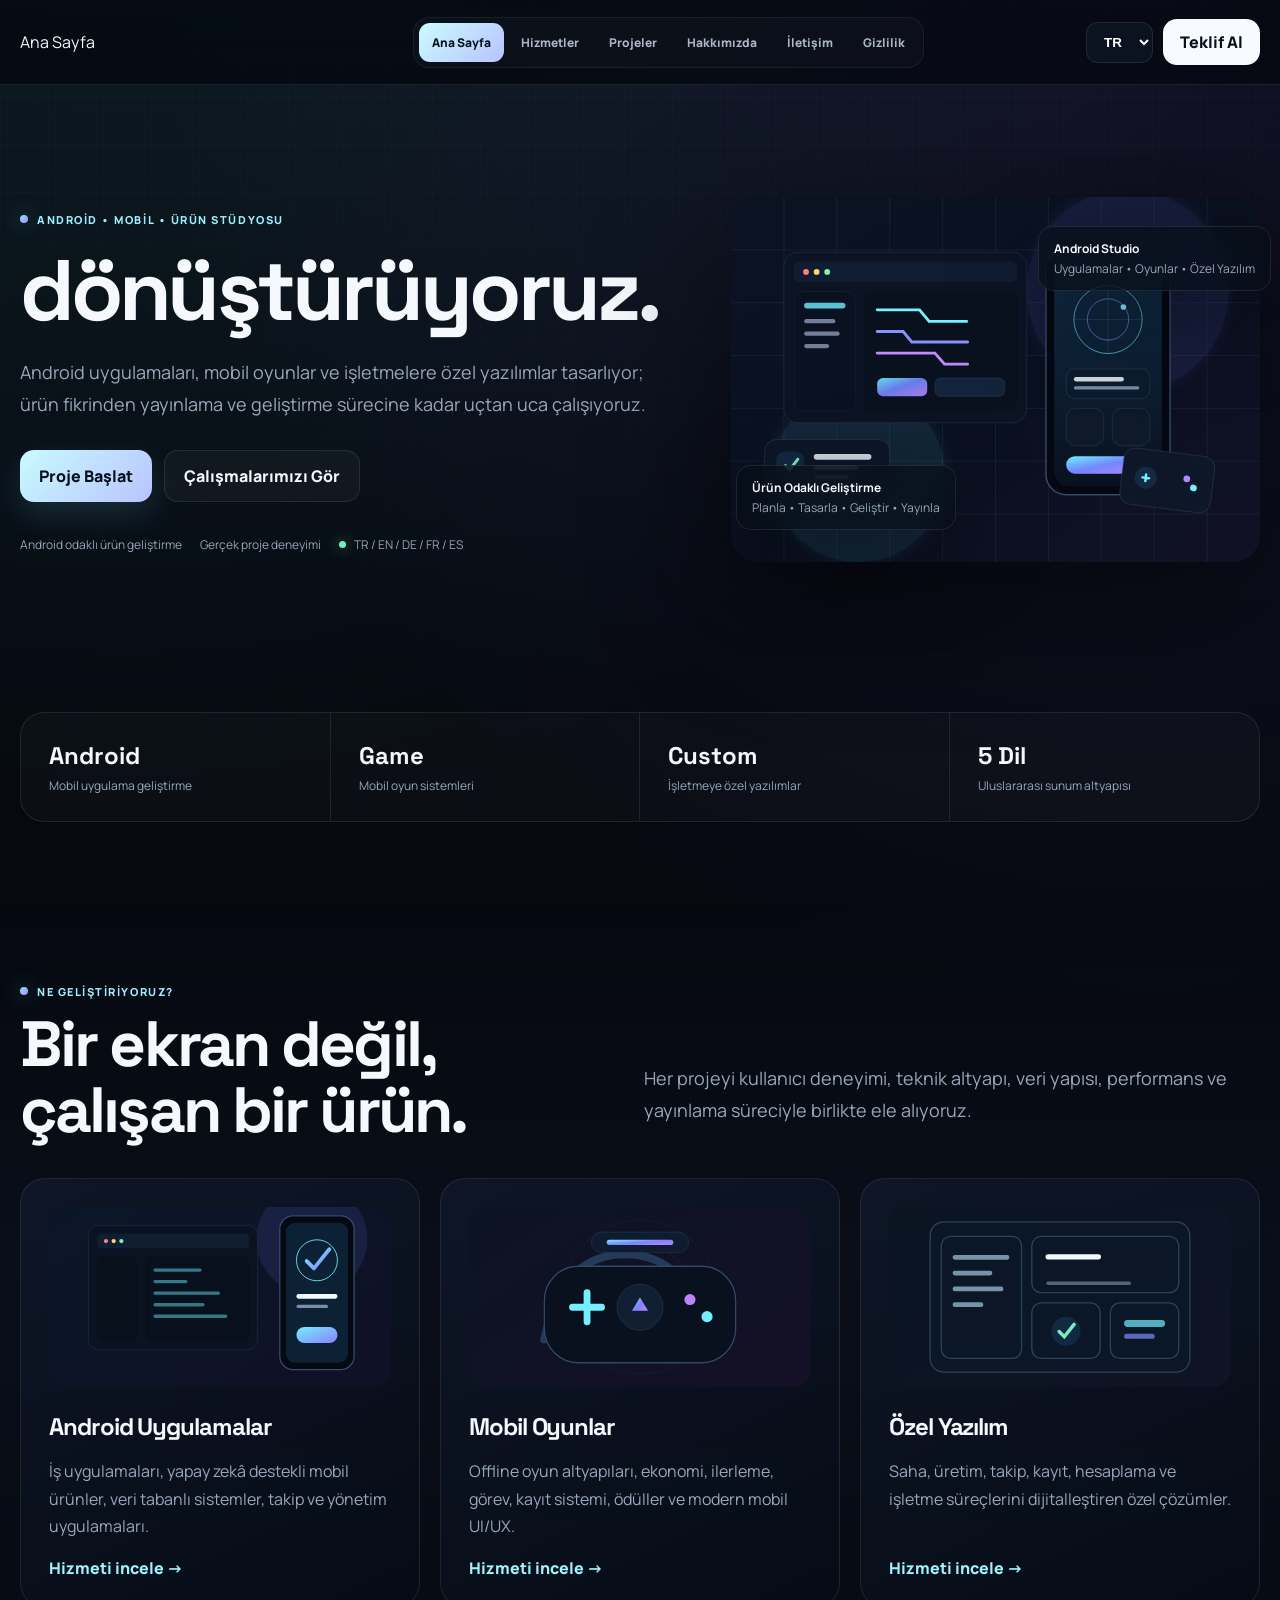
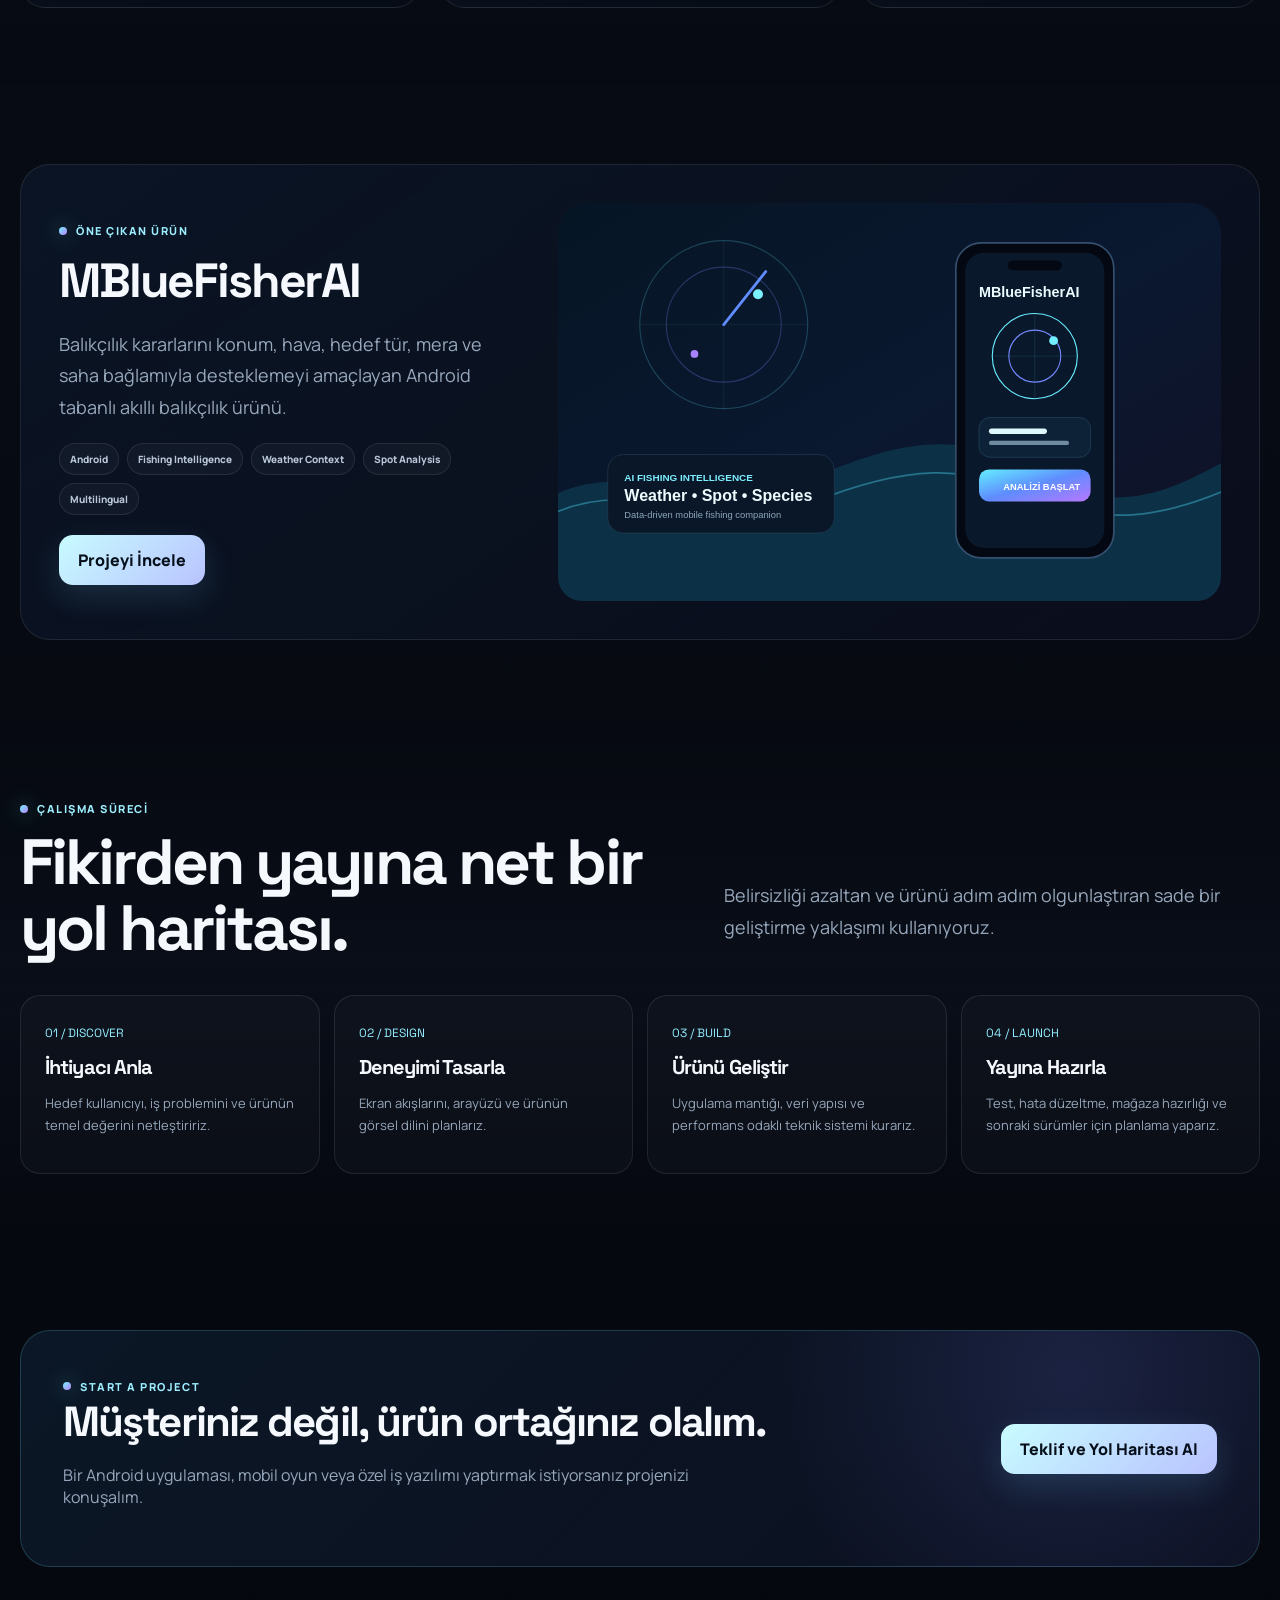
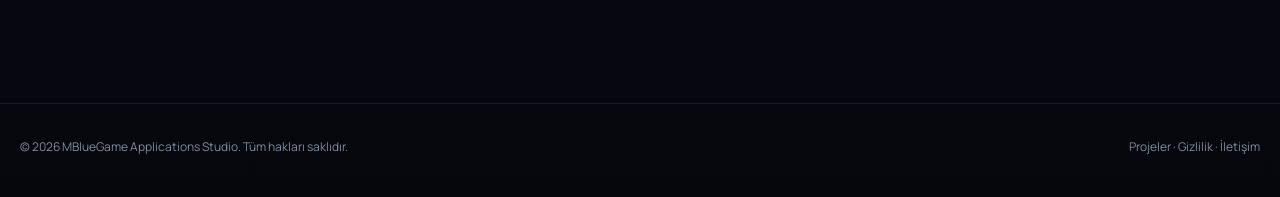
==== commit 7247f4d1: "Add files via upload" ====
--- a/index.html
+++ b/index.html
@@ -1,7 +1,11 @@
-<!doctype html><html lang="tr"><head><meta charset="utf-8"><meta name="viewport" content="width=device-width,initial-scale=1"><meta name="theme-color" content="#05070d"><link rel="icon" href="assets/logo-mark.svg"><link rel="preconnect" href="https://fonts.googleapis.com"><link rel="preconnect" href="https://fonts.gstatic.com" crossorigin><link href="https://fonts.googleapis.com/css2?family=Manrope:wght@400;500;600;700;800&family=Space+Grotesk:wght@500;600;700&display=swap" rel="stylesheet"><link rel="stylesheet" href="styles.css"><title>MBlueGame Applications | Android App, Game & Software Studio</title><meta name="description" content="Android uygulama, mobil oyun ve özel yazılım geliştiren bağımsız ürün stüdyosu."></head><body><header class="site-header"><div class="container nav"><a class="brand" href="index.html"><img src="assets/logo-mark.svg" alt="MBlueGame Applications"><div class="brand-copy"><strong>MBlueGame</strong><span>Applications Studio</span></div></a><nav class="menu"><a href="index.html" data-page="home" data-i18n="nav_home">Ana Sayfa</a><a href="services.html" data-page="services" data-i18n="nav_services">Hizmetler</a><a href="projects.html" data-page="projects" data-i18n="nav_projects">Projeler</a><a href="about.html" data-page="about" data-i18n="nav_about">Hakkımızda</a><a href="contact.html" data-page="contact" data-i18n="nav_contact">İletişim</a><a href="privacy.html" data-page="privacy" data-i18n="nav_privacy">Gizlilik</a></nav><div class="nav-actions"><select class="lang" aria-label="Language"><option value="tr">TR</option><option value="en">EN</option><option value="de">DE</option><option value="fr">FR</option><option value="es">ES</option></select><a class="nav-cta" href="contact.html" data-i18n="nav_quote">Teklif Al</a><button class="mobile-toggle" aria-label="Menü">☰</button></div></div></header><main>
-<section class="container hero"><div class="reveal"><span class="kicker">Android • Mobile • Product Studio</span><h1>Fikrinizi <span class="gradient-text">mağazaya hazır gerçek bir ürüne</span> dönüştürüyoruz.</h1><p>Android uygulamaları, mobil oyunlar ve işletmelere özel yazılımlar tasarlıyor; ürün fikrinden yayınlama ve geliştirme sürecine kadar uçtan uca çalışıyoruz.</p><div class="hero-actions"><a class="btn btn-primary" href="contact.html">Proje Başlat</a><a class="btn btn-secondary" href="projects.html">Çalışmalarımızı Gör</a></div><div class="trust-row"><div class="trust-item"><span class="trust-dot"></span>Android odaklı ürün geliştirme</div><div class="trust-item"><span class="trust-dot"></span>Gerçek proje deneyimi</div><div class="trust-item"><span class="trust-dot"></span>TR / EN / DE / FR / ES</div></div></div><div class="hero-art reveal"><img src="assets/visuals/studio-hero.svg" alt="MBlueGame mobil uygulama ve yazılım stüdyosu"><div class="hero-badge badge-a"><b>Product-first Development</b><span>Planla • Tasarla • Geliştir • Yayınla</span></div><div class="hero-badge badge-b"><b>Android Studio</b><span>Apps • Games • Custom Software</span></div></div></section>
-<section class="section"><div class="container"><div class="stats reveal"><div class="stat"><strong>Android</strong><span>Mobil uygulama geliştirme</span></div><div class="stat"><strong>Game</strong><span>Mobil oyun sistemleri</span></div><div class="stat"><strong>Custom</strong><span>İşletmeye özel yazılımlar</span></div><div class="stat"><strong>5 Dil</strong><span>Uluslararası sunum altyapısı</span></div></div></div></section>
-<section class="section section-soft"><div class="container"><div class="section-head reveal"><div><span class="eyebrow">Ne geliştiriyoruz?</span><h2>Bir ekran değil, çalışan bir ürün.</h2></div><p>Her projeyi kullanıcı deneyimi, teknik altyapı, veri yapısı, performans ve yayınlama süreciyle birlikte ele alıyoruz.</p></div><div class="service-grid"><article class="service-card reveal"><div class="service-visual"><img src="assets/visuals/android-studio.svg" alt="Android uygulama geliştirme"></div><h3>Android Uygulamalar</h3><p>İş uygulamaları, yapay zekâ destekli mobil ürünler, veri tabanlı sistemler, takip ve yönetim uygulamaları.</p><a href="services.html">Hizmeti incele →</a></article><article class="service-card reveal"><div class="service-visual"><img src="assets/visuals/game-studio.svg" alt="Mobil oyun geliştirme"></div><h3>Mobil Oyunlar</h3><p>Offline oyun altyapıları, ekonomi, ilerleme, görev, kayıt sistemi, ödüller ve modern mobil UI/UX.</p><a href="services.html">Hizmeti incele →</a></article><article class="service-card reveal"><div class="service-visual"><img src="assets/visuals/software-studio.svg" alt="Özel yazılım geliştirme"></div><h3>Özel Yazılım</h3><p>Saha, üretim, takip, kayıt, hesaplama ve işletme süreçlerini dijitalleştiren özel çözümler.</p><a href="services.html">Hizmeti incele →</a></article></div></div></section>
-<section class="section"><div class="container"><div class="feature-project reveal"><div><span class="eyebrow">Featured Product</span><h2>MBlueFisherAI</h2><p class="lead">Balıkçılık kararlarını konum, hava, hedef tür, mera ve saha bağlamıyla desteklemeyi amaçlayan Android tabanlı akıllı balıkçılık ürünü.</p><div class="chips"><span class="chip">Android</span><span class="chip">Fishing Intelligence</span><span class="chip">Weather Context</span><span class="chip">Spot Analysis</span><span class="chip">Multilingual</span></div><a class="btn btn-primary" href="mbluefisherai.html">Projeyi İncele</a></div><div class="feature-media"><img src="assets/visuals/fisher-concept.svg" alt="MBlueFisherAI ürün konsepti"></div></div></div></section>
-<section class="section section-soft"><div class="container"><div class="section-head reveal"><div><span class="eyebrow">Çalışma süreci</span><h2>Fikirden yayına net bir yol haritası.</h2></div><p>Belirsizliği azaltan ve ürünü adım adım olgunlaştıran sade bir geliştirme yaklaşımı kullanıyoruz.</p></div><div class="process"><div class="step reveal"><span class="step-num">01 / DISCOVER</span><h3>İhtiyacı Anla</h3><p>Hedef kullanıcıyı, iş problemini ve ürünün temel değerini netleştiririz.</p></div><div class="step reveal"><span class="step-num">02 / DESIGN</span><h3>Deneyimi Tasarla</h3><p>Ekran akışlarını, arayüzü ve ürünün görsel dilini planlarız.</p></div><div class="step reveal"><span class="step-num">03 / BUILD</span><h3>Ürünü Geliştir</h3><p>Uygulama mantığı, veri yapısı ve performans odaklı teknik sistemi kurarız.</p></div><div class="step reveal"><span class="step-num">04 / LAUNCH</span><h3>Yayına Hazırla</h3><p>Test, hata düzeltme, mağaza hazırlığı ve sonraki sürümler için planlama yaparız.</p></div></div></div></section>
-<section class="section"><div class="container"><div class="cta-panel reveal"><div><span class="eyebrow">Start a Project</span><h2>Müşteriniz değil, ürün ortağınız olalım.</h2><p>Bir Android uygulaması, mobil oyun veya özel iş yazılımı yaptırmak istiyorsanız projenizi konuşalım.</p></div><a class="btn btn-primary" href="contact.html">Teklif ve Yol Haritası Al</a></div></div></section></main><footer class="footer"><div class="container footer-row"><span>© <span data-year></span> MBlueGame Applications Studio. Tüm hakları saklıdır.</span><span><a href="projects.html">Projeler</a> · <a href="privacy.html">Gizlilik</a> · <a href="contact.html">İletişim</a></span></div></footer><script src="i18n.js"></script><script src="site.js"></script><script>document.querySelector('[data-page="home"]')?.classList.add('active')</script></body></html>+<!DOCTYPE html>
+
+<html lang="tr"><head><meta charset="utf-8"/><meta content="width=device-width,initial-scale=1" name="viewport"/><meta content="#05070d" name="theme-color"/><link href="assets/logo-mark.svg" rel="icon"/><link href="https://fonts.googleapis.com" rel="preconnect"/><link crossorigin="" href="https://fonts.gstatic.com" rel="preconnect"/><link href="https://fonts.googleapis.com/css2?family=Manrope:wght@400;500;600;700;800&amp;family=Space+Grotesk:wght@500;600;700&amp;display=swap" rel="stylesheet"/><link href="styles.css" rel="stylesheet"/><title>MBlueGame Applications | Android App, Game &amp; Software Studio</title><meta content="Android uygulama, mobil oyun ve özel yazılım geliştiren bağımsız ürün stüdyosu." name="description"/></head><body><header class="site-header"><div class="container nav"><a class="brand" data-i18n="nav_home" href="index.html"><img alt="MBlueGame Applications" src="assets/logo-mark.svg"/><div class="brand-copy"><strong>MBlueGame</strong><span>Applications Studio</span></div></a><nav class="menu"><a data-i18n="nav_home" data-page="home" href="index.html">Ana Sayfa</a><a data-i18n="nav_services" data-page="services" href="services.html">Hizmetler</a><a data-i18n="nav_projects" data-page="projects" href="projects.html">Projeler</a><a data-i18n="nav_about" data-page="about" href="about.html">Hakkımızda</a><a data-i18n="nav_contact" data-page="contact" href="contact.html">İletişim</a><a data-i18n="nav_privacy" data-page="privacy" href="privacy.html">Gizlilik</a></nav><div class="nav-actions"><select aria-label="Language" class="lang" data-language-select=""><option value="tr">TR</option><option value="en">EN</option><option value="de">DE</option><option value="fr">FR</option><option value="es">ES</option></select><a class="nav-cta" data-i18n="nav_quote" href="contact.html">Teklif Al</a><button aria-label="Menü" class="mobile-toggle">☰</button></div></div></header><main>
+<section class="container hero"><div class="reveal"><span class="kicker" data-i18n="home.eyebrow">Android • Mobile • Product Studio</span><h1 data-i18n="home.hero.suffix">Fikrinizi <span class="gradient-text" data-i18n="home.hero.highlight">mağazaya hazır gerçek bir ürüne</span> dönüştürüyoruz.</h1><p data-i18n="home.lead">Android uygulamaları, mobil oyunlar ve işletmelere özel yazılımlar tasarlıyor; ürün fikrinden yayınlama ve geliştirme sürecine kadar uçtan uca çalışıyoruz.</p><div class="hero-actions"><a class="btn btn-primary" data-i18n="home.start" href="contact.html">Proje Başlat</a><a class="btn btn-secondary" data-i18n="home.work" href="projects.html">Çalışmalarımızı Gör</a></div><div class="trust-row"><div class="trust-item" data-i18n="home.androidfocus"><span class="trust-dot"></span>Android odaklı ürün geliştirme</div><div class="trust-item" data-i18n="home.realexp"><span class="trust-dot"></span>Gerçek proje deneyimi</div><div class="trust-item"><span class="trust-dot"></span>TR / EN / DE / FR / ES</div></div></div><div class="hero-art reveal"><img alt="MBlueGame mobil uygulama ve yazılım stüdyosu" src="assets/visuals/studio-hero.svg"/><div class="hero-badge badge-a"><b data-i18n="home.productfirst">Product-first Development</b><span data-i18n="home.steps">Planla • Tasarla • Geliştir • Yayınla</span></div><div class="hero-badge badge-b"><b>Android Studio</b><span data-i18n="home.apps">Apps • Games • Custom Software</span></div></div></section>
+<section class="section"><div class="container"><div class="stats reveal"><div class="stat"><strong>Android</strong><span data-i18n="home.androiddev">Mobil uygulama geliştirme</span></div><div class="stat"><strong>Game</strong><span data-i18n="home.gamesys">Mobil oyun sistemleri</span></div><div class="stat"><strong>Custom</strong><span data-i18n="home.customsoft">İşletmeye özel yazılımlar</span></div><div class="stat"><strong>5 Dil</strong><span data-i18n="home.languages">Uluslararası sunum altyapısı</span></div></div></div></section>
+<section class="section section-soft"><div class="container"><div class="section-head reveal"><div><span class="eyebrow" data-i18n="home.what">Ne geliştiriyoruz?</span><h2 data-i18n="home.product">Bir ekran değil, çalışan bir ürün.</h2></div><p data-i18n="home.productdesc">Her projeyi kullanıcı deneyimi, teknik altyapı, veri yapısı, performans ve yayınlama süreciyle birlikte ele alıyoruz.</p></div><div class="service-grid"><article class="service-card reveal"><div class="service-visual"><img alt="Android uygulama geliştirme" src="assets/visuals/android-studio.svg"/></div><h3 data-i18n="home.androidapps">Android Uygulamalar</h3><p data-i18n="home.androidappsdesc">İş uygulamaları, yapay zekâ destekli mobil ürünler, veri tabanlı sistemler, takip ve yönetim uygulamaları.</p><a data-i18n="home.inspect" href="services.html">Hizmeti incele →</a></article><article class="service-card reveal"><div class="service-visual"><img alt="Mobil oyun geliştirme" src="assets/visuals/game-studio.svg"/></div><h3 data-i18n="home.mobilegames">Mobil Oyunlar</h3><p data-i18n="home.mobilegamesdesc">Offline oyun altyapıları, ekonomi, ilerleme, görev, kayıt sistemi, ödüller ve modern mobil UI/UX.</p><a data-i18n="home.inspect" href="services.html">Hizmeti incele →</a></article><article class="service-card reveal"><div class="service-visual"><img alt="Özel yazılım geliştirme" src="assets/visuals/software-studio.svg"/></div><h3 data-i18n="home.custom">Özel Yazılım</h3><p data-i18n="home.customdesc">Saha, üretim, takip, kayıt, hesaplama ve işletme süreçlerini dijitalleştiren özel çözümler.</p><a data-i18n="home.inspect" href="services.html">Hizmeti incele →</a></article></div></div></section>
+<section class="section"><div class="container"><div class="feature-project reveal"><div><span class="eyebrow" data-i18n="home.featured">Featured Product</span><h2>MBlueFisherAI</h2><p class="lead" data-i18n="home.fisherdesc">Balıkçılık kararlarını konum, hava, hedef tür, mera ve saha bağlamıyla desteklemeyi amaçlayan Android tabanlı akıllı balıkçılık ürünü.</p><div class="chips"><span class="chip">Android</span><span class="chip">Fishing Intelligence</span><span class="chip">Weather Context</span><span class="chip">Spot Analysis</span><span class="chip">Multilingual</span></div><a class="btn btn-primary" data-i18n="home.review" href="mbluefisherai.html">Projeyi İncele</a></div><div class="feature-media"><img alt="MBlueFisherAI ürün konsepti" src="assets/visuals/fisher-concept.svg"/></div></div></div></section>
+<section class="section section-soft"><div class="container"><div class="section-head reveal"><div><span class="eyebrow" data-i18n="home.process">Çalışma süreci</span><h2 data-i18n="home.roadmap">Fikirden yayına net bir yol haritası.</h2></div><p data-i18n="home.roadmapdesc">Belirsizliği azaltan ve ürünü adım adım olgunlaştıran sade bir geliştirme yaklaşımı kullanıyoruz.</p></div><div class="process"><div class="step reveal"><span class="step-num">01 / DISCOVER</span><h3 data-i18n="home.discover">İhtiyacı Anla</h3><p data-i18n="home.discoverdesc">Hedef kullanıcıyı, iş problemini ve ürünün temel değerini netleştiririz.</p></div><div class="step reveal"><span class="step-num">02 / DESIGN</span><h3 data-i18n="home.design">Deneyimi Tasarla</h3><p data-i18n="home.designdesc">Ekran akışlarını, arayüzü ve ürünün görsel dilini planlarız.</p></div><div class="step reveal"><span class="step-num">03 / BUILD</span><h3 data-i18n="home.build">Ürünü Geliştir</h3><p data-i18n="home.builddesc">Uygulama mantığı, veri yapısı ve performans odaklı teknik sistemi kurarız.</p></div><div class="step reveal"><span class="step-num">04 / LAUNCH</span><h3 data-i18n="home.launch">Yayına Hazırla</h3><p data-i18n="home.launchdesc">Test, hata düzeltme, mağaza hazırlığı ve sonraki sürümler için planlama yaparız.</p></div></div></div></section>
+<section class="section"><div class="container"><div class="cta-panel reveal"><div><span class="eyebrow">Start a Project</span><h2 data-i18n="home.cta.title">Müşteriniz değil, ürün ortağınız olalım.</h2><p data-i18n="home.cta.desc">Bir Android uygulaması, mobil oyun veya özel iş yazılımı yaptırmak istiyorsanız projenizi konuşalım.</p></div><a class="btn btn-primary" data-i18n="home.cta.btn" href="contact.html">Teklif ve Yol Haritası Al</a></div></div></section></main><footer class="footer"><div class="container footer-row"><span>© <span data-year=""></span> MBlueGame Applications Studio. Tüm hakları saklıdır.</span><span><a data-i18n="nav_projects" href="projects.html">Projeler</a> · <a data-i18n="nav_privacy" href="privacy.html">Gizlilik</a> · <a data-i18n="nav_contact" href="contact.html">İletişim</a></span></div></footer><script>document.querySelector('[data-page="home"]')?.classList.add('active')</script><script src="i18n.js"></script>
+<script src="site.js"></script>
+</body></html>
--- a/styles.css
+++ b/styles.css
@@ -1 +1,96 @@
 :root{--bg:#05070d;--bg2:#080d17;--panel:#0c1320;--panel2:#101a2b;--text:#f5f8fc;--muted:#98a8bc;--line:rgba(255,255,255,.09);--cyan:#72efff;--blue:#7487ff;--violet:#bc82ff;--green:#77efb8;--max:1240px;--shadow:0 28px 90px rgba(0,0,0,.42)}*{box-sizing:border-box}html{scroll-behavior:smooth}body{margin:0;font-family:Manrope,Inter,system-ui,sans-serif;color:var(--text);background:radial-gradient(circle at 10% -10%,rgba(91,226,255,.12),transparent 30%),radial-gradient(circle at 90% 0,rgba(137,110,255,.11),transparent 28%),linear-gradient(180deg,#05070d 0,#070b13 55%,#05070d 100%);min-height:100vh;overflow-x:hidden}body:before{content:"";position:fixed;inset:0;z-index:-2;pointer-events:none;background-image:linear-gradient(rgba(255,255,255,.018) 1px,transparent 1px),linear-gradient(90deg,rgba(255,255,255,.018) 1px,transparent 1px);background-size:48px 48px;mask-image:linear-gradient(#000 0,transparent 86%)}a{color:inherit}.container{width:min(calc(100% - 40px),var(--max));margin:auto}.site-header{position:sticky;top:0;z-index:1000;background:rgba(5,7,13,.74);backdrop-filter:blur(24px) saturate(150%);border-bottom:1px solid var(--line)}.nav{height:84px;display:flex;align-items:center;gap:24px}.brand{display:flex;align-items:center;gap:13px;text-decoration:none;min-width:230px}.brand img{width:48px;height:48px;border-radius:15px;box-shadow:0 0 32px rgba(114,239,255,.14)}.brand-copy strong{display:block;font-family:"Space Grotesk",sans-serif;font-size:18px}.brand-copy span{display:block;color:#7f8ea3;font-size:10px;letter-spacing:.18em;text-transform:uppercase}.menu{margin:auto;display:flex;gap:4px;padding:5px;border:1px solid rgba(255,255,255,.06);background:rgba(255,255,255,.025);border-radius:16px}.menu a{padding:11px 13px;border-radius:11px;text-decoration:none;color:#aab6c7;font-size:12px;font-weight:800}.menu a:hover,.menu a.active{color:#06101b;background:linear-gradient(135deg,#cafbff,#b8c3ff)}.nav-actions{display:flex;gap:10px;align-items:center}.lang{background:#0b1320;color:#fff;border:1px solid var(--line);border-radius:12px;padding:11px 13px;font-weight:800}.nav-cta,.btn{display:inline-flex;align-items:center;justify-content:center;text-decoration:none;border-radius:14px;font-weight:800;transition:.25s}.nav-cta{background:#f7fbff;color:#07101a;padding:12px 17px}.mobile-toggle{display:none;background:#0b1320;color:#fff;border:1px solid var(--line);border-radius:12px;padding:10px 12px}.hero{padding:112px 0 72px;display:grid;grid-template-columns:1fr 1.06fr;align-items:center;gap:72px}.kicker,.eyebrow{display:inline-flex;align-items:center;gap:9px;color:#9defff;font-size:11px;font-weight:900;letter-spacing:.14em;text-transform:uppercase}.kicker:before,.eyebrow:before{content:"";width:8px;height:8px;border-radius:50%;background:linear-gradient(135deg,var(--cyan),var(--violet));box-shadow:0 0 20px rgba(114,239,255,.55)}h1,h2,h3{font-family:"Space Grotesk",sans-serif;letter-spacing:-.045em;margin:0}.hero h1{font-size:clamp(52px,6.7vw,94px);line-height:.96;margin:22px 0 25px}.gradient-text{background:linear-gradient(100deg,#fff 0,#9bf3ff 38%,#a9a8ff 68%,#d09bff 100%);-webkit-background-clip:text;background-clip:text;color:transparent}.hero p,.page-hero p,.section-head p,.lead{color:var(--muted);font-size:18px;line-height:1.75;max-width:670px}.hero-actions,.actions{display:flex;gap:12px;flex-wrap:wrap;margin-top:30px}.btn{padding:14px 19px}.btn-primary{background:linear-gradient(135deg,#c8fbff,#b9c3ff);color:#07101a;box-shadow:0 12px 32px rgba(112,216,255,.15)}.btn-primary:hover{transform:translateY(-2px);box-shadow:0 18px 40px rgba(112,216,255,.24)}.btn-secondary{border:1px solid var(--line);background:rgba(255,255,255,.035)}.trust-row{display:flex;gap:18px;flex-wrap:wrap;margin-top:34px;color:#96a5b8;font-size:12px}.trust-item{display:flex;gap:8px;align-items:center}.trust-dot{width:7px;height:7px;background:#74efb9;border-radius:50%;box-shadow:0 0 14px rgba(116,239,185,.6)}.hero-art{position:relative}.hero-art img{display:block;width:100%;filter:drop-shadow(0 35px 70px rgba(0,0,0,.45));animation:float 7s ease-in-out infinite}@keyframes float{50%{transform:translateY(-10px)}}.hero-badge{position:absolute;padding:13px 15px;border:1px solid var(--line);background:rgba(8,14,24,.72);backdrop-filter:blur(18px);border-radius:15px;box-shadow:var(--shadow);font-size:12px}.hero-badge b{display:block}.hero-badge span{display:block;color:var(--muted);margin-top:3px}.badge-a{left:1%;bottom:9%}.badge-b{right:-2%;top:8%}.section{padding:78px 0}.section-soft{background:linear-gradient(180deg,transparent,rgba(13,20,34,.48),transparent)}.stats{display:grid;grid-template-columns:repeat(4,1fr);border:1px solid var(--line);border-radius:24px;background:rgba(255,255,255,.025);overflow:hidden}.stat{padding:27px 28px;border-right:1px solid var(--line)}.stat:last-child{border-right:0}.stat strong{font-family:"Space Grotesk";display:block;font-size:24px}.stat span{display:block;color:var(--muted);font-size:12px;margin-top:6px}.section-head{display:flex;justify-content:space-between;gap:36px;align-items:end;margin-bottom:34px}.section-head h2,.page-hero h1{font-size:clamp(38px,5vw,68px);line-height:1.03;margin-top:12px}.service-grid,.project-grid,.value-grid{display:grid;grid-template-columns:repeat(3,1fr);gap:20px}.service-card,.project-card,.value-card,.panel,.legal-card{position:relative;border:1px solid var(--line);border-radius:25px;background:linear-gradient(155deg,rgba(16,25,42,.88),rgba(7,12,22,.86));overflow:hidden}.service-card{padding:28px;min-height:410px;display:flex;flex-direction:column}.service-visual{height:180px;border-radius:18px;overflow:hidden;background:#08111e;margin-bottom:24px}.service-visual img{width:100%;height:100%;object-fit:cover}.service-card h3{font-size:24px}.service-card p,.project-card p,.value-card p,.panel p,.legal-card p,.legal-card li{color:var(--muted);line-height:1.72}.service-card a,.project-card a{margin-top:auto;color:#9ff4ff;font-weight:800;text-decoration:none}.feature-project{display:grid;grid-template-columns:.82fr 1.18fr;gap:38px;align-items:center;border:1px solid var(--line);border-radius:30px;padding:38px;background:linear-gradient(145deg,rgba(11,22,38,.92),rgba(11,13,29,.88));overflow:hidden}.feature-project h2{font-size:48px;margin:10px 0 15px}.feature-media img{width:100%;display:block;border-radius:24px}.chips{display:flex;gap:8px;flex-wrap:wrap;margin:20px 0}.chip{padding:8px 10px;border:1px solid var(--line);border-radius:999px;font-size:10px;font-weight:800;color:#b8c6d8;background:rgba(255,255,255,.03)}.process{display:grid;grid-template-columns:repeat(4,1fr);gap:14px}.step{padding:24px;border:1px solid var(--line);border-radius:20px;background:rgba(255,255,255,.025)}.step-num{font-family:"Space Grotesk";font-size:12px;color:#92edff}.step h3{font-size:20px;margin:12px 0 8px}.step p{color:var(--muted);font-size:13px;line-height:1.65}.cta-panel{display:flex;justify-content:space-between;gap:30px;align-items:center;border:1px solid rgba(114,239,255,.18);border-radius:30px;padding:42px;background:radial-gradient(circle at 85% 20%,rgba(113,128,255,.15),transparent 28%),linear-gradient(135deg,#0b1726,#0c1020)}.cta-panel h2{font-size:42px}.cta-panel p{color:var(--muted);max-width:680px}.page-hero{padding:105px 0 46px}.page-hero .section-badge{display:inline-flex;gap:8px;align-items:center;padding:8px 11px;border:1px solid rgba(114,239,255,.16);border-radius:999px;color:#bdf8ff;font-size:10px;font-weight:900;text-transform:uppercase;letter-spacing:.12em;background:rgba(114,239,255,.05)}.project-grid{grid-template-columns:repeat(2,1fr)}.project-card{display:flex;flex-direction:column}.project-cover{height:340px;background:#07101b;overflow:hidden}.project-cover img{width:100%;height:100%;object-fit:cover;display:block;transition:.6s}.project-card:hover .project-cover img{transform:scale(1.025)}.project-body{padding:28px;display:flex;flex-direction:column;flex:1}.project-body h3{font-size:30px;margin:11px 0}.project-card.featured{grid-column:1/-1;display:grid;grid-template-columns:1.25fr .75fr;min-height:520px}.project-card.featured .project-cover{height:100%}.project-card.featured .project-body{justify-content:center;padding:42px}.studio-visual{height:340px;display:grid;place-items:center;background:radial-gradient(circle at center,rgba(114,239,255,.12),transparent 30%),linear-gradient(145deg,#0b1726,#111025)}.studio-visual img{width:100%;height:100%;object-fit:cover}.split{display:grid;grid-template-columns:1fr 1fr;gap:28px}.panel{padding:30px}.value-card{padding:28px}.value-card h3{font-size:23px;margin-bottom:10px}.contact-grid{display:grid;grid-template-columns:.8fr 1.2fr;gap:24px}.contact-card{padding:30px;border:1px solid var(--line);border-radius:24px;background:rgba(255,255,255,.025)}.contact-card h3{font-size:24px;margin-bottom:12px}.contact-link{font-size:18px;color:#aaf5ff;text-decoration:none;font-weight:800}.legal-layout{display:grid;grid-template-columns:260px 1fr;gap:28px}.legal-nav{position:sticky;top:110px;align-self:start;padding:18px;border:1px solid var(--line);border-radius:20px;background:rgba(8,14,24,.72);backdrop-filter:blur(18px)}.legal-nav a{display:block;text-decoration:none;color:#9eacbd;font-size:12px;padding:9px 10px;border-radius:9px}.legal-nav a:hover{background:rgba(255,255,255,.05);color:#fff}.legal-stack{display:grid;gap:16px}.legal-card{padding:30px}.legal-card h2{font-size:25px;margin-bottom:13px}.legal-card ul{padding-left:22px}.legal-note{padding:16px 18px;border-radius:14px;background:rgba(114,239,255,.06);border:1px solid rgba(114,239,255,.13);color:#bdeef4;font-size:13px;line-height:1.6}.footer{padding:34px 0 42px;border-top:1px solid var(--line);margin-top:58px}.footer-row{display:flex;justify-content:space-between;gap:20px;color:#7f8da1;font-size:12px}.footer a{text-decoration:none}.reveal{opacity:0;transform:translateY(20px);transition:.75s}.reveal.visible{opacity:1;transform:none}@media(max-width:980px){.menu{display:none;position:absolute;top:74px;left:20px;right:20px;flex-direction:column;background:#0a111d;padding:12px}.menu.open{display:flex}.mobile-toggle{display:block}.nav{height:74px}.brand{min-width:auto}.brand-copy{display:none}.nav-cta{display:none}.hero{grid-template-columns:1fr;padding-top:78px}.hero h1{font-size:64px}.stats{grid-template-columns:1fr 1fr}.stat:nth-child(2){border-right:0}.service-grid,.value-grid{grid-template-columns:1fr 1fr}.feature-project,.split,.contact-grid,.legal-layout{grid-template-columns:1fr}.legal-nav{position:static}.project-card.featured{grid-template-columns:1fr}.process{grid-template-columns:1fr 1fr}}@media(max-width:640px){.container{width:min(calc(100% - 26px),var(--max))}.hero h1{font-size:46px}.hero{gap:34px}.hero-badge{display:none}.section{padding:55px 0}.stats,.service-grid,.value-grid,.project-grid,.process{grid-template-columns:1fr}.stat{border-right:0;border-bottom:1px solid var(--line)}.stat:last-child{border-bottom:0}.section-head,.cta-panel,.footer-row{flex-direction:column;align-items:flex-start}.feature-project{padding:24px}.project-card.featured{display:flex}.project-cover{height:260px}.cta-panel{padding:28px}.cta-panel h2{font-size:34px}}
+
+/* FINAL PORTFOLIO UPGRADE */
+.portfolio-hero{padding:76px 0 24px}
+.portfolio-hero h1{max-width:900px}
+.project-stack{display:grid;gap:32px}
+.project-premium{display:grid;grid-template-columns:minmax(0,1.35fr) minmax(320px,.65fr);border:1px solid var(--line);border-radius:32px;overflow:hidden;background:linear-gradient(145deg,rgba(12,20,34,.96),rgba(7,10,19,.96));box-shadow:0 34px 100px rgba(0,0,0,.28)}
+.project-premium-media{min-height:500px;background:#050b13;overflow:hidden}
+.project-premium-media img{width:100%;height:100%;display:block;object-fit:contain}
+.project-premium-body{padding:42px;display:flex;flex-direction:column;justify-content:center}
+.project-premium-body h2{font-size:clamp(34px,4vw,54px);margin:10px 0 16px}
+.project-premium-body p{color:var(--muted);line-height:1.75}
+.project-status{display:inline-flex;align-items:center;gap:8px;width:max-content;padding:8px 12px;border-radius:999px;border:1px solid var(--line);background:rgba(255,255,255,.035);font-size:12px;font-weight:700;letter-spacing:.08em;text-transform:uppercase}
+.project-status.live:before{content:"";width:8px;height:8px;border-radius:50%;background:#58f0a9;box-shadow:0 0 14px #58f0a9}
+.project-status.dev:before{content:"";width:8px;height:8px;border-radius:50%;background:#ffd36e;box-shadow:0 0 14px #ffd36e}
+.project-points{display:grid;grid-template-columns:repeat(2,1fr);gap:10px;margin:22px 0}
+.project-point{padding:14px 16px;border:1px solid var(--line);border-radius:16px;background:rgba(255,255,255,.025)}
+.project-point strong{display:block;font-size:13px}.project-point span{display:block;margin-top:4px;color:var(--muted);font-size:12px}
+.studio-proof-grid{display:grid;grid-template-columns:repeat(3,1fr);gap:18px}
+.studio-proof{padding:26px;border:1px solid var(--line);border-radius:22px;background:rgba(255,255,255,.025)}
+.studio-proof h3{margin:12px 0 8px}
+@media(max-width:900px){.project-premium{grid-template-columns:1fr}.project-premium-media{min-height:320px}.studio-proof-grid{grid-template-columns:1fr}.project-points{grid-template-columns:1fr}}
+
+
+/* FINAL MOBILE NAVIGATION FIX */
+.site-header{
+  position:sticky;
+  top:0;
+  z-index:9999;
+}
+.mobile-toggle{
+  position:relative;
+  z-index:10003;
+  min-width:44px;
+  min-height:44px;
+  cursor:pointer;
+}
+@media(max-width:980px){
+  .site-header .container.nav{
+    position:relative;
+  }
+  .menu{
+    display:none !important;
+    position:fixed !important;
+    top:76px !important;
+    left:14px !important;
+    right:14px !important;
+    z-index:10002 !important;
+    max-height:calc(100vh - 96px);
+    overflow-y:auto;
+    flex-direction:column !important;
+    gap:6px !important;
+    padding:16px !important;
+    border:1px solid rgba(255,255,255,.12) !important;
+    border-radius:20px !important;
+    background:rgba(6,12,22,.98) !important;
+    backdrop-filter:blur(22px);
+    -webkit-backdrop-filter:blur(22px);
+    box-shadow:0 28px 80px rgba(0,0,0,.55) !important;
+  }
+  .menu.open{
+    display:flex !important;
+  }
+  .menu a{
+    display:block !important;
+    width:100%;
+    padding:14px 15px !important;
+    font-size:14px !important;
+  }
+  .menu .language-select,
+  .menu select[data-language-select]{
+    display:block !important;
+    width:100%;
+    margin-top:8px;
+    padding:13px 14px;
+    border-radius:12px;
+    background:#0d1726;
+    color:#fff;
+    border:1px solid rgba(255,255,255,.12);
+  }
+  body.menu-open{
+    overflow:hidden;
+  }
+  body.menu-open::after{
+    content:"";
+    position:fixed;
+    inset:0;
+    z-index:9998;
+    background:rgba(0,0,0,.48);
+    backdrop-filter:blur(3px);
+    -webkit-backdrop-filter:blur(3px);
+  }
+  .site-header{
+    z-index:10000;
+  }
+}
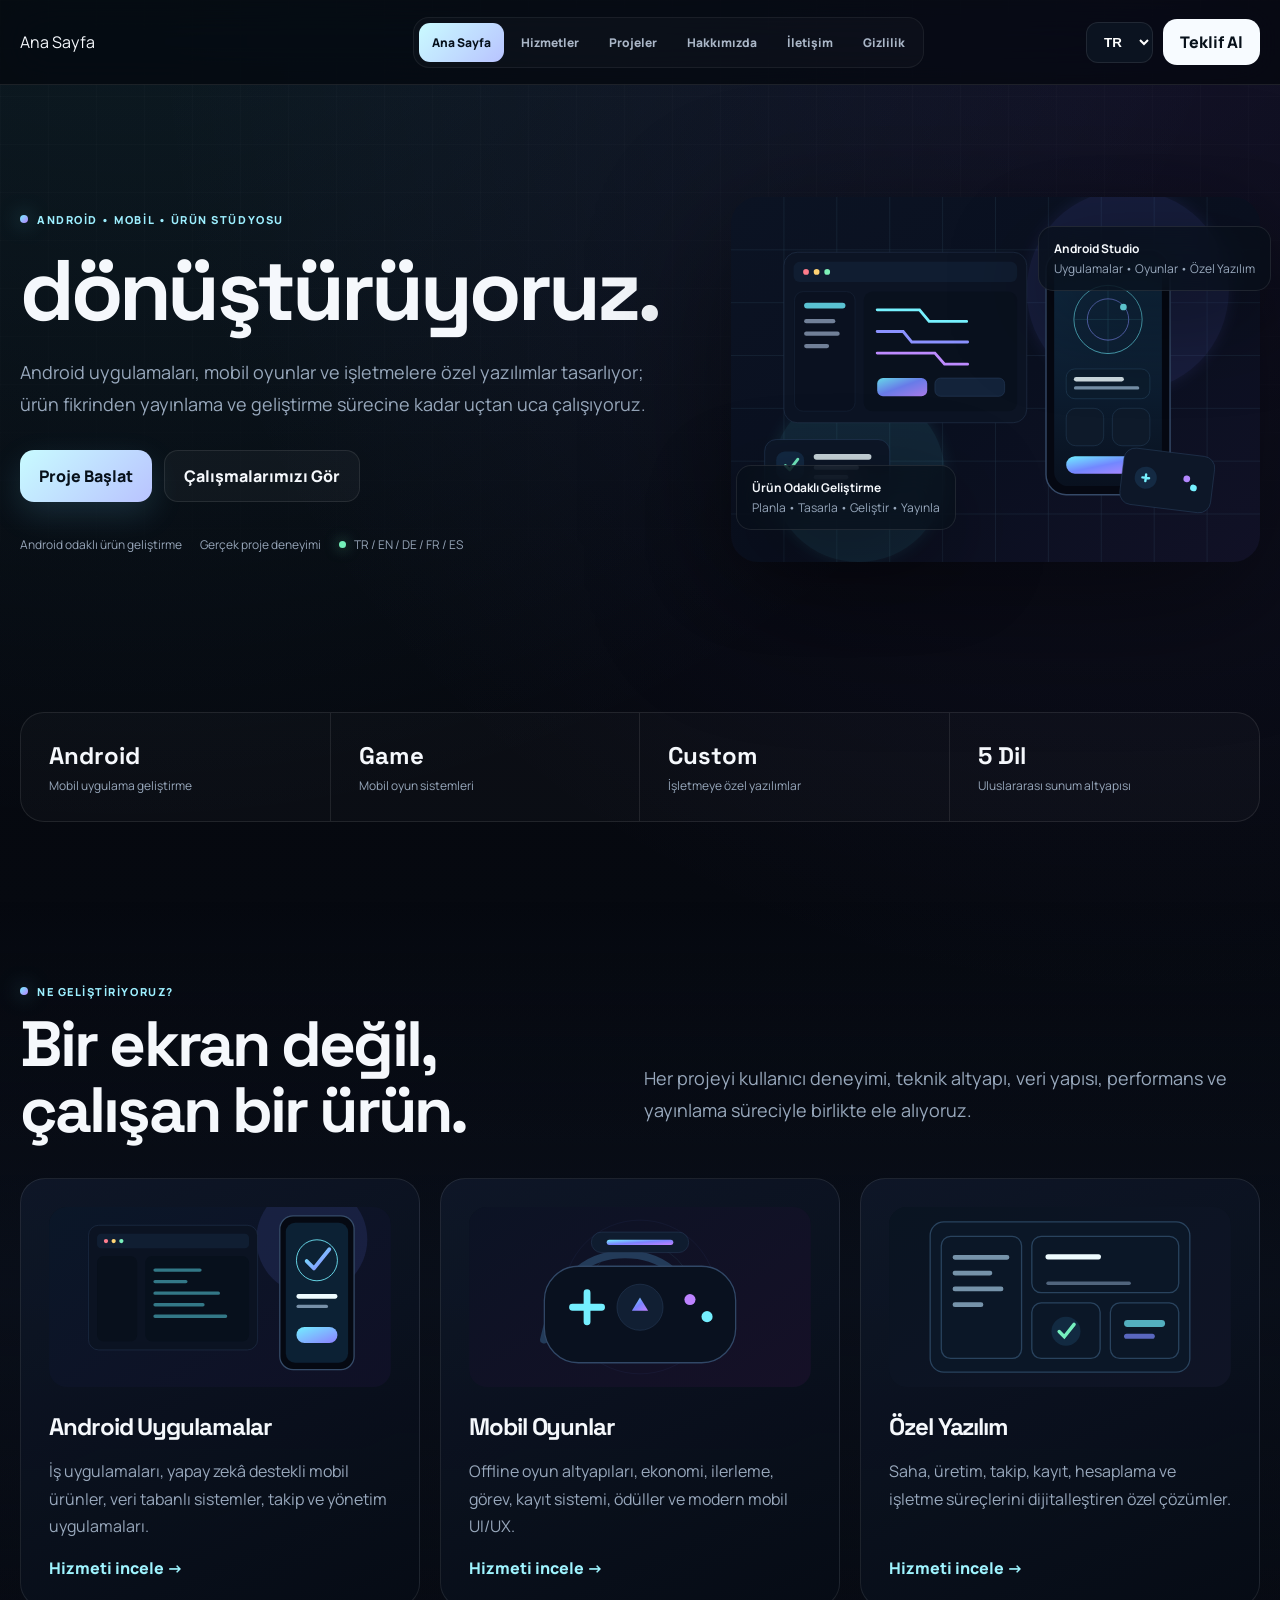
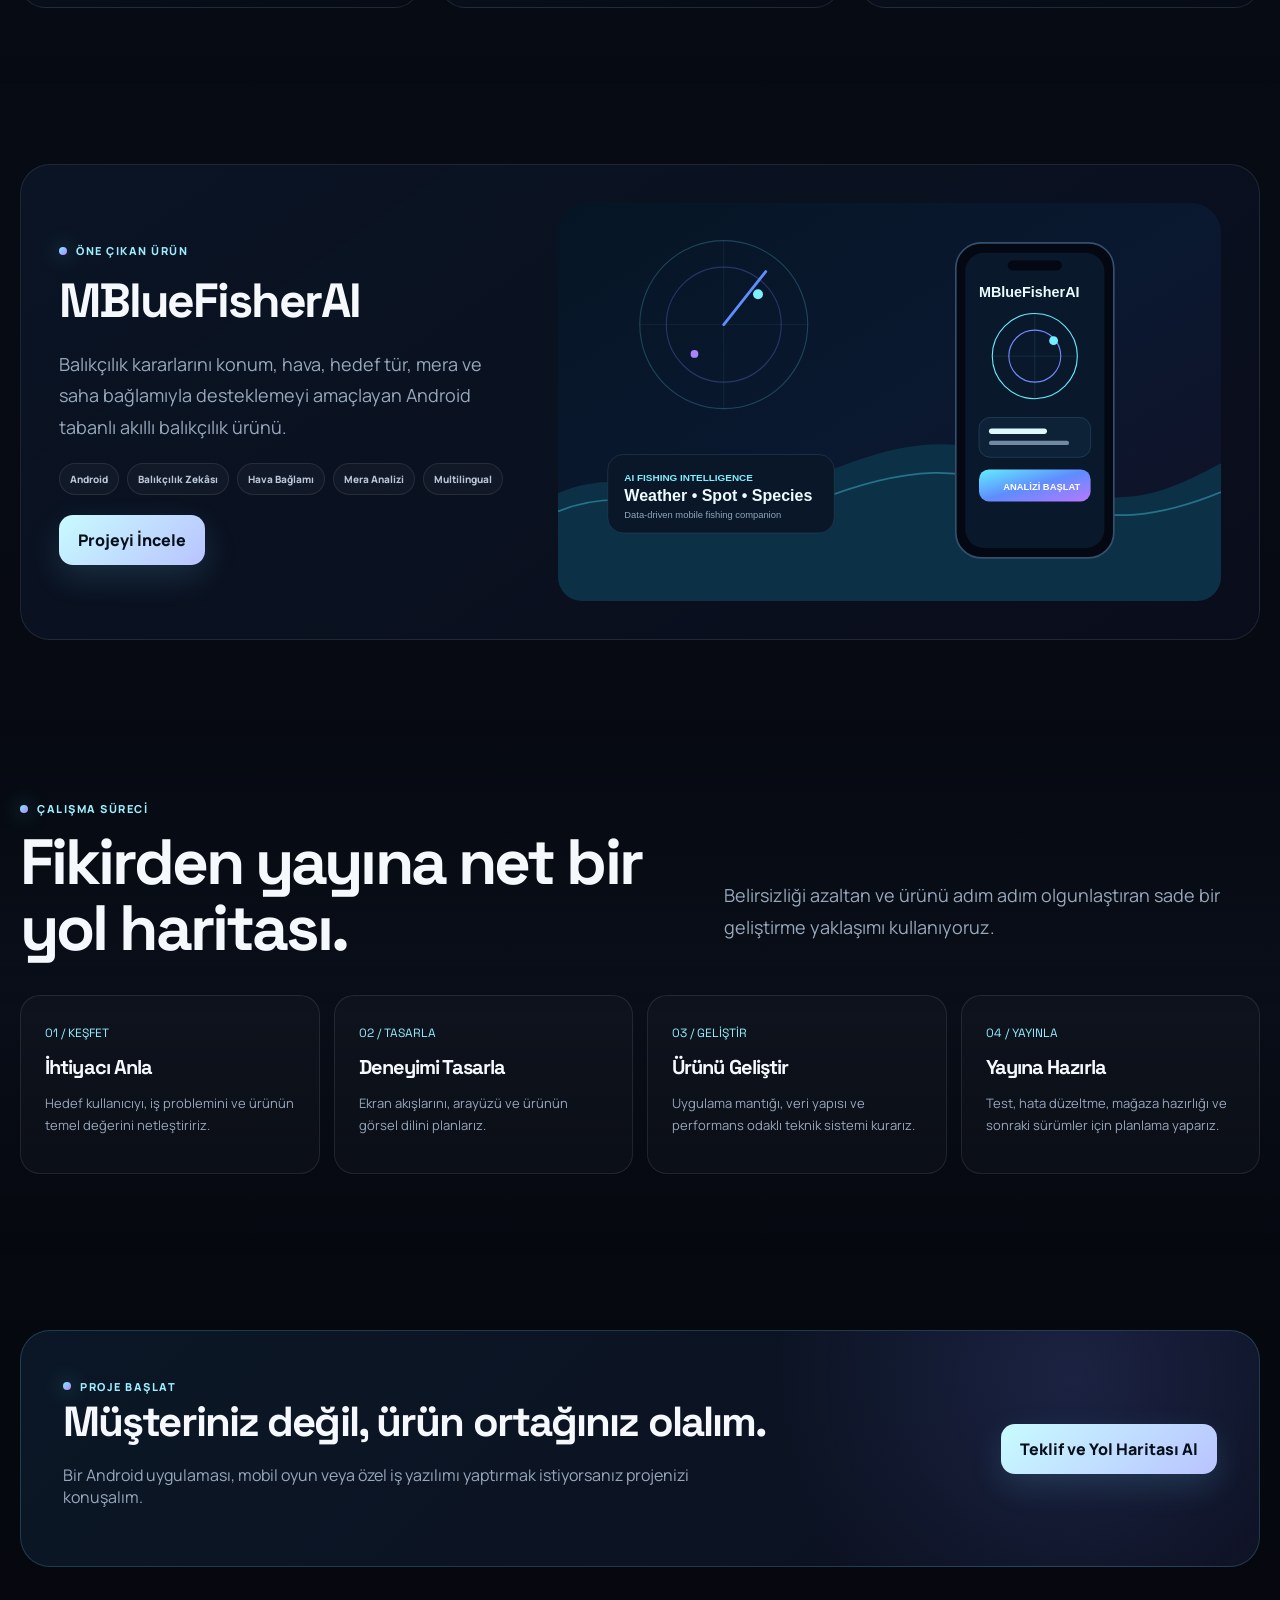
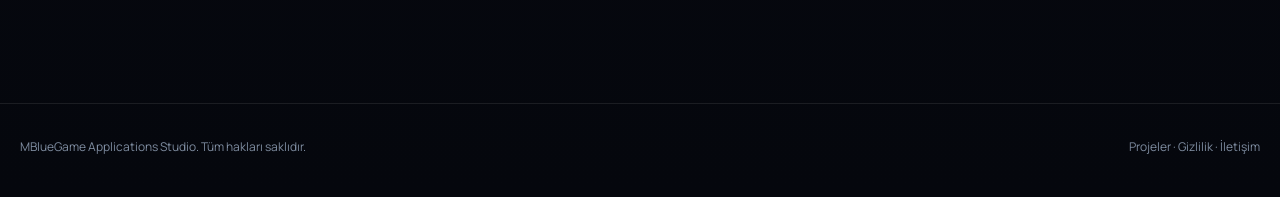
==== commit bbee7e7d: "Add files via upload" ====
--- a/index.html
+++ b/index.html
@@ -1,11 +1,11 @@
 <!DOCTYPE html>
 
-<html lang="tr"><head><meta charset="utf-8"/><meta content="width=device-width,initial-scale=1" name="viewport"/><meta content="#05070d" name="theme-color"/><link href="assets/logo-mark.svg" rel="icon"/><link href="https://fonts.googleapis.com" rel="preconnect"/><link crossorigin="" href="https://fonts.gstatic.com" rel="preconnect"/><link href="https://fonts.googleapis.com/css2?family=Manrope:wght@400;500;600;700;800&amp;family=Space+Grotesk:wght@500;600;700&amp;display=swap" rel="stylesheet"/><link href="styles.css" rel="stylesheet"/><title>MBlueGame Applications | Android App, Game &amp; Software Studio</title><meta content="Android uygulama, mobil oyun ve özel yazılım geliştiren bağımsız ürün stüdyosu." name="description"/></head><body><header class="site-header"><div class="container nav"><a class="brand" data-i18n="nav_home" href="index.html"><img alt="MBlueGame Applications" src="assets/logo-mark.svg"/><div class="brand-copy"><strong>MBlueGame</strong><span>Applications Studio</span></div></a><nav class="menu"><a data-i18n="nav_home" data-page="home" href="index.html">Ana Sayfa</a><a data-i18n="nav_services" data-page="services" href="services.html">Hizmetler</a><a data-i18n="nav_projects" data-page="projects" href="projects.html">Projeler</a><a data-i18n="nav_about" data-page="about" href="about.html">Hakkımızda</a><a data-i18n="nav_contact" data-page="contact" href="contact.html">İletişim</a><a data-i18n="nav_privacy" data-page="privacy" href="privacy.html">Gizlilik</a></nav><div class="nav-actions"><select aria-label="Language" class="lang" data-language-select=""><option value="tr">TR</option><option value="en">EN</option><option value="de">DE</option><option value="fr">FR</option><option value="es">ES</option></select><a class="nav-cta" data-i18n="nav_quote" href="contact.html">Teklif Al</a><button aria-label="Menü" class="mobile-toggle">☰</button></div></div></header><main>
+<html lang="tr"><head><meta charset="utf-8"/><meta content="width=device-width,initial-scale=1" name="viewport"/><meta content="#05070d" name="theme-color"/><link href="assets/logo-mark.svg" rel="icon"/><link href="https://fonts.googleapis.com" rel="preconnect"/><link crossorigin="" href="https://fonts.gstatic.com" rel="preconnect"/><link href="https://fonts.googleapis.com/css2?family=Manrope:wght@400;500;600;700;800&amp;family=Space+Grotesk:wght@500;600;700&amp;display=swap" rel="stylesheet"/><link href="styles.css" rel="stylesheet"/><title data-i18n-title="page.index.title">MBlueGame Applications | Android App, Game &amp; Software Studio</title><meta content="Android uygulama, mobil oyun ve özel yazılım geliştiren bağımsız ürün stüdyosu." name="description"/></head><body><header class="site-header"><div class="container nav"><a class="brand" data-i18n="nav_home" href="index.html"><img alt="MBlueGame Applications" src="assets/logo-mark.svg"/><div class="brand-copy"><strong>MBlueGame</strong><span>Applications Studio</span></div></a><nav class="menu"><a data-i18n="nav_home" data-page="home" href="index.html">Ana Sayfa</a><a data-i18n="nav_services" data-page="services" href="services.html">Hizmetler</a><a data-i18n="nav_projects" data-page="projects" href="projects.html">Projeler</a><a data-i18n="nav_about" data-page="about" href="about.html">Hakkımızda</a><a data-i18n="nav_contact" data-page="contact" href="contact.html">İletişim</a><a data-i18n="nav_privacy" data-page="privacy" href="privacy.html">Gizlilik</a></nav><div class="nav-actions"><select aria-label="Language" class="lang" data-language-select=""><option value="tr">TR</option><option value="en">EN</option><option value="de">DE</option><option value="fr">FR</option><option value="es">ES</option></select><a class="nav-cta" data-i18n="nav_quote" href="contact.html">Teklif Al</a><button aria-label="Menü" class="mobile-toggle">☰</button></div></div></header><main>
 <section class="container hero"><div class="reveal"><span class="kicker" data-i18n="home.eyebrow">Android • Mobile • Product Studio</span><h1 data-i18n="home.hero.suffix">Fikrinizi <span class="gradient-text" data-i18n="home.hero.highlight">mağazaya hazır gerçek bir ürüne</span> dönüştürüyoruz.</h1><p data-i18n="home.lead">Android uygulamaları, mobil oyunlar ve işletmelere özel yazılımlar tasarlıyor; ürün fikrinden yayınlama ve geliştirme sürecine kadar uçtan uca çalışıyoruz.</p><div class="hero-actions"><a class="btn btn-primary" data-i18n="home.start" href="contact.html">Proje Başlat</a><a class="btn btn-secondary" data-i18n="home.work" href="projects.html">Çalışmalarımızı Gör</a></div><div class="trust-row"><div class="trust-item" data-i18n="home.androidfocus"><span class="trust-dot"></span>Android odaklı ürün geliştirme</div><div class="trust-item" data-i18n="home.realexp"><span class="trust-dot"></span>Gerçek proje deneyimi</div><div class="trust-item"><span class="trust-dot"></span>TR / EN / DE / FR / ES</div></div></div><div class="hero-art reveal"><img alt="MBlueGame mobil uygulama ve yazılım stüdyosu" src="assets/visuals/studio-hero.svg"/><div class="hero-badge badge-a"><b data-i18n="home.productfirst">Product-first Development</b><span data-i18n="home.steps">Planla • Tasarla • Geliştir • Yayınla</span></div><div class="hero-badge badge-b"><b>Android Studio</b><span data-i18n="home.apps">Apps • Games • Custom Software</span></div></div></section>
-<section class="section"><div class="container"><div class="stats reveal"><div class="stat"><strong>Android</strong><span data-i18n="home.androiddev">Mobil uygulama geliştirme</span></div><div class="stat"><strong>Game</strong><span data-i18n="home.gamesys">Mobil oyun sistemleri</span></div><div class="stat"><strong>Custom</strong><span data-i18n="home.customsoft">İşletmeye özel yazılımlar</span></div><div class="stat"><strong>5 Dil</strong><span data-i18n="home.languages">Uluslararası sunum altyapısı</span></div></div></div></section>
+<section class="section"><div class="container"><div class="stats reveal"><div class="stat"><strong>Android</strong><span data-i18n="home.androiddev">Mobil uygulama geliştirme</span></div><div class="stat"><strong>Game</strong><span data-i18n="home.gamesys">Mobil oyun sistemleri</span></div><div class="stat"><strong>Custom</strong><span data-i18n="home.customsoft">İşletmeye özel yazılımlar</span></div><div class="stat"><strong data-i18n="home.fivelang">5 Dil</strong><span data-i18n="home.languages">Uluslararası sunum altyapısı</span></div></div></div></section>
 <section class="section section-soft"><div class="container"><div class="section-head reveal"><div><span class="eyebrow" data-i18n="home.what">Ne geliştiriyoruz?</span><h2 data-i18n="home.product">Bir ekran değil, çalışan bir ürün.</h2></div><p data-i18n="home.productdesc">Her projeyi kullanıcı deneyimi, teknik altyapı, veri yapısı, performans ve yayınlama süreciyle birlikte ele alıyoruz.</p></div><div class="service-grid"><article class="service-card reveal"><div class="service-visual"><img alt="Android uygulama geliştirme" src="assets/visuals/android-studio.svg"/></div><h3 data-i18n="home.androidapps">Android Uygulamalar</h3><p data-i18n="home.androidappsdesc">İş uygulamaları, yapay zekâ destekli mobil ürünler, veri tabanlı sistemler, takip ve yönetim uygulamaları.</p><a data-i18n="home.inspect" href="services.html">Hizmeti incele →</a></article><article class="service-card reveal"><div class="service-visual"><img alt="Mobil oyun geliştirme" src="assets/visuals/game-studio.svg"/></div><h3 data-i18n="home.mobilegames">Mobil Oyunlar</h3><p data-i18n="home.mobilegamesdesc">Offline oyun altyapıları, ekonomi, ilerleme, görev, kayıt sistemi, ödüller ve modern mobil UI/UX.</p><a data-i18n="home.inspect" href="services.html">Hizmeti incele →</a></article><article class="service-card reveal"><div class="service-visual"><img alt="Özel yazılım geliştirme" src="assets/visuals/software-studio.svg"/></div><h3 data-i18n="home.custom">Özel Yazılım</h3><p data-i18n="home.customdesc">Saha, üretim, takip, kayıt, hesaplama ve işletme süreçlerini dijitalleştiren özel çözümler.</p><a data-i18n="home.inspect" href="services.html">Hizmeti incele →</a></article></div></div></section>
-<section class="section"><div class="container"><div class="feature-project reveal"><div><span class="eyebrow" data-i18n="home.featured">Featured Product</span><h2>MBlueFisherAI</h2><p class="lead" data-i18n="home.fisherdesc">Balıkçılık kararlarını konum, hava, hedef tür, mera ve saha bağlamıyla desteklemeyi amaçlayan Android tabanlı akıllı balıkçılık ürünü.</p><div class="chips"><span class="chip">Android</span><span class="chip">Fishing Intelligence</span><span class="chip">Weather Context</span><span class="chip">Spot Analysis</span><span class="chip">Multilingual</span></div><a class="btn btn-primary" data-i18n="home.review" href="mbluefisherai.html">Projeyi İncele</a></div><div class="feature-media"><img alt="MBlueFisherAI ürün konsepti" src="assets/visuals/fisher-concept.svg"/></div></div></div></section>
-<section class="section section-soft"><div class="container"><div class="section-head reveal"><div><span class="eyebrow" data-i18n="home.process">Çalışma süreci</span><h2 data-i18n="home.roadmap">Fikirden yayına net bir yol haritası.</h2></div><p data-i18n="home.roadmapdesc">Belirsizliği azaltan ve ürünü adım adım olgunlaştıran sade bir geliştirme yaklaşımı kullanıyoruz.</p></div><div class="process"><div class="step reveal"><span class="step-num">01 / DISCOVER</span><h3 data-i18n="home.discover">İhtiyacı Anla</h3><p data-i18n="home.discoverdesc">Hedef kullanıcıyı, iş problemini ve ürünün temel değerini netleştiririz.</p></div><div class="step reveal"><span class="step-num">02 / DESIGN</span><h3 data-i18n="home.design">Deneyimi Tasarla</h3><p data-i18n="home.designdesc">Ekran akışlarını, arayüzü ve ürünün görsel dilini planlarız.</p></div><div class="step reveal"><span class="step-num">03 / BUILD</span><h3 data-i18n="home.build">Ürünü Geliştir</h3><p data-i18n="home.builddesc">Uygulama mantığı, veri yapısı ve performans odaklı teknik sistemi kurarız.</p></div><div class="step reveal"><span class="step-num">04 / LAUNCH</span><h3 data-i18n="home.launch">Yayına Hazırla</h3><p data-i18n="home.launchdesc">Test, hata düzeltme, mağaza hazırlığı ve sonraki sürümler için planlama yaparız.</p></div></div></div></section>
-<section class="section"><div class="container"><div class="cta-panel reveal"><div><span class="eyebrow">Start a Project</span><h2 data-i18n="home.cta.title">Müşteriniz değil, ürün ortağınız olalım.</h2><p data-i18n="home.cta.desc">Bir Android uygulaması, mobil oyun veya özel iş yazılımı yaptırmak istiyorsanız projenizi konuşalım.</p></div><a class="btn btn-primary" data-i18n="home.cta.btn" href="contact.html">Teklif ve Yol Haritası Al</a></div></div></section></main><footer class="footer"><div class="container footer-row"><span>© <span data-year=""></span> MBlueGame Applications Studio. Tüm hakları saklıdır.</span><span><a data-i18n="nav_projects" href="projects.html">Projeler</a> · <a data-i18n="nav_privacy" href="privacy.html">Gizlilik</a> · <a data-i18n="nav_contact" href="contact.html">İletişim</a></span></div></footer><script>document.querySelector('[data-page="home"]')?.classList.add('active')</script><script src="i18n.js"></script>
+<section class="section"><div class="container"><div class="feature-project reveal"><div><span class="eyebrow" data-i18n="home.featured">Featured Product</span><h2>MBlueFisherAI</h2><p class="lead" data-i18n="home.fisherdesc">Balıkçılık kararlarını konum, hava, hedef tür, mera ve saha bağlamıyla desteklemeyi amaçlayan Android tabanlı akıllı balıkçılık ürünü.</p><div class="chips"><span class="chip">Android</span><span class="chip" data-i18n="home.fishingintel">Fishing Intelligence</span><span class="chip" data-i18n="home.weatherctx">Weather Context</span><span class="chip" data-i18n="home.spotanalysis">Spot Analysis</span><span class="chip">Multilingual</span></div><a class="btn btn-primary" data-i18n="home.review" href="mbluefisherai.html">Projeyi İncele</a></div><div class="feature-media"><img alt="MBlueFisherAI ürün konsepti" src="assets/visuals/fisher-concept.svg"/></div></div></div></section>
+<section class="section section-soft"><div class="container"><div class="section-head reveal"><div><span class="eyebrow" data-i18n="home.process">Çalışma süreci</span><h2 data-i18n="home.roadmap">Fikirden yayına net bir yol haritası.</h2></div><p data-i18n="home.roadmapdesc">Belirsizliği azaltan ve ürünü adım adım olgunlaştıran sade bir geliştirme yaklaşımı kullanıyoruz.</p></div><div class="process"><div class="step reveal"><span class="step-num" data-i18n="home.discoverlabel">01 / DISCOVER</span><h3 data-i18n="home.discover">İhtiyacı Anla</h3><p data-i18n="home.discoverdesc">Hedef kullanıcıyı, iş problemini ve ürünün temel değerini netleştiririz.</p></div><div class="step reveal"><span class="step-num" data-i18n="home.designlabel">02 / DESIGN</span><h3 data-i18n="home.design">Deneyimi Tasarla</h3><p data-i18n="home.designdesc">Ekran akışlarını, arayüzü ve ürünün görsel dilini planlarız.</p></div><div class="step reveal"><span class="step-num" data-i18n="home.buildlabel">03 / BUILD</span><h3 data-i18n="home.build">Ürünü Geliştir</h3><p data-i18n="home.builddesc">Uygulama mantığı, veri yapısı ve performans odaklı teknik sistemi kurarız.</p></div><div class="step reveal"><span class="step-num" data-i18n="home.launchlabel">04 / LAUNCH</span><h3 data-i18n="home.launch">Yayına Hazırla</h3><p data-i18n="home.launchdesc">Test, hata düzeltme, mağaza hazırlığı ve sonraki sürümler için planlama yaparız.</p></div></div></div></section>
+<section class="section"><div class="container"><div class="cta-panel reveal"><div><span class="eyebrow" data-i18n="home.startproject">Start a Project</span><h2 data-i18n="home.cta.title">Müşteriniz değil, ürün ortağınız olalım.</h2><p data-i18n="home.cta.desc">Bir Android uygulaması, mobil oyun veya özel iş yazılımı yaptırmak istiyorsanız projenizi konuşalım.</p></div><a class="btn btn-primary" data-i18n="home.cta.btn" href="contact.html">Teklif ve Yol Haritası Al</a></div></div></section></main><footer class="footer"><div class="container footer-row"><span data-i18n="footer.rights">© <span data-year=""></span> MBlueGame Applications Studio. Tüm hakları saklıdır.</span><span><a data-i18n="nav_projects" href="projects.html">Projeler</a> · <a data-i18n="nav_privacy" href="privacy.html">Gizlilik</a> · <a data-i18n="nav_contact" href="contact.html">İletişim</a></span></div></footer><script>document.querySelector('[data-page="home"]')?.classList.add('active')</script><script src="i18n.js"></script>
 <script src="site.js"></script>
 </body></html>
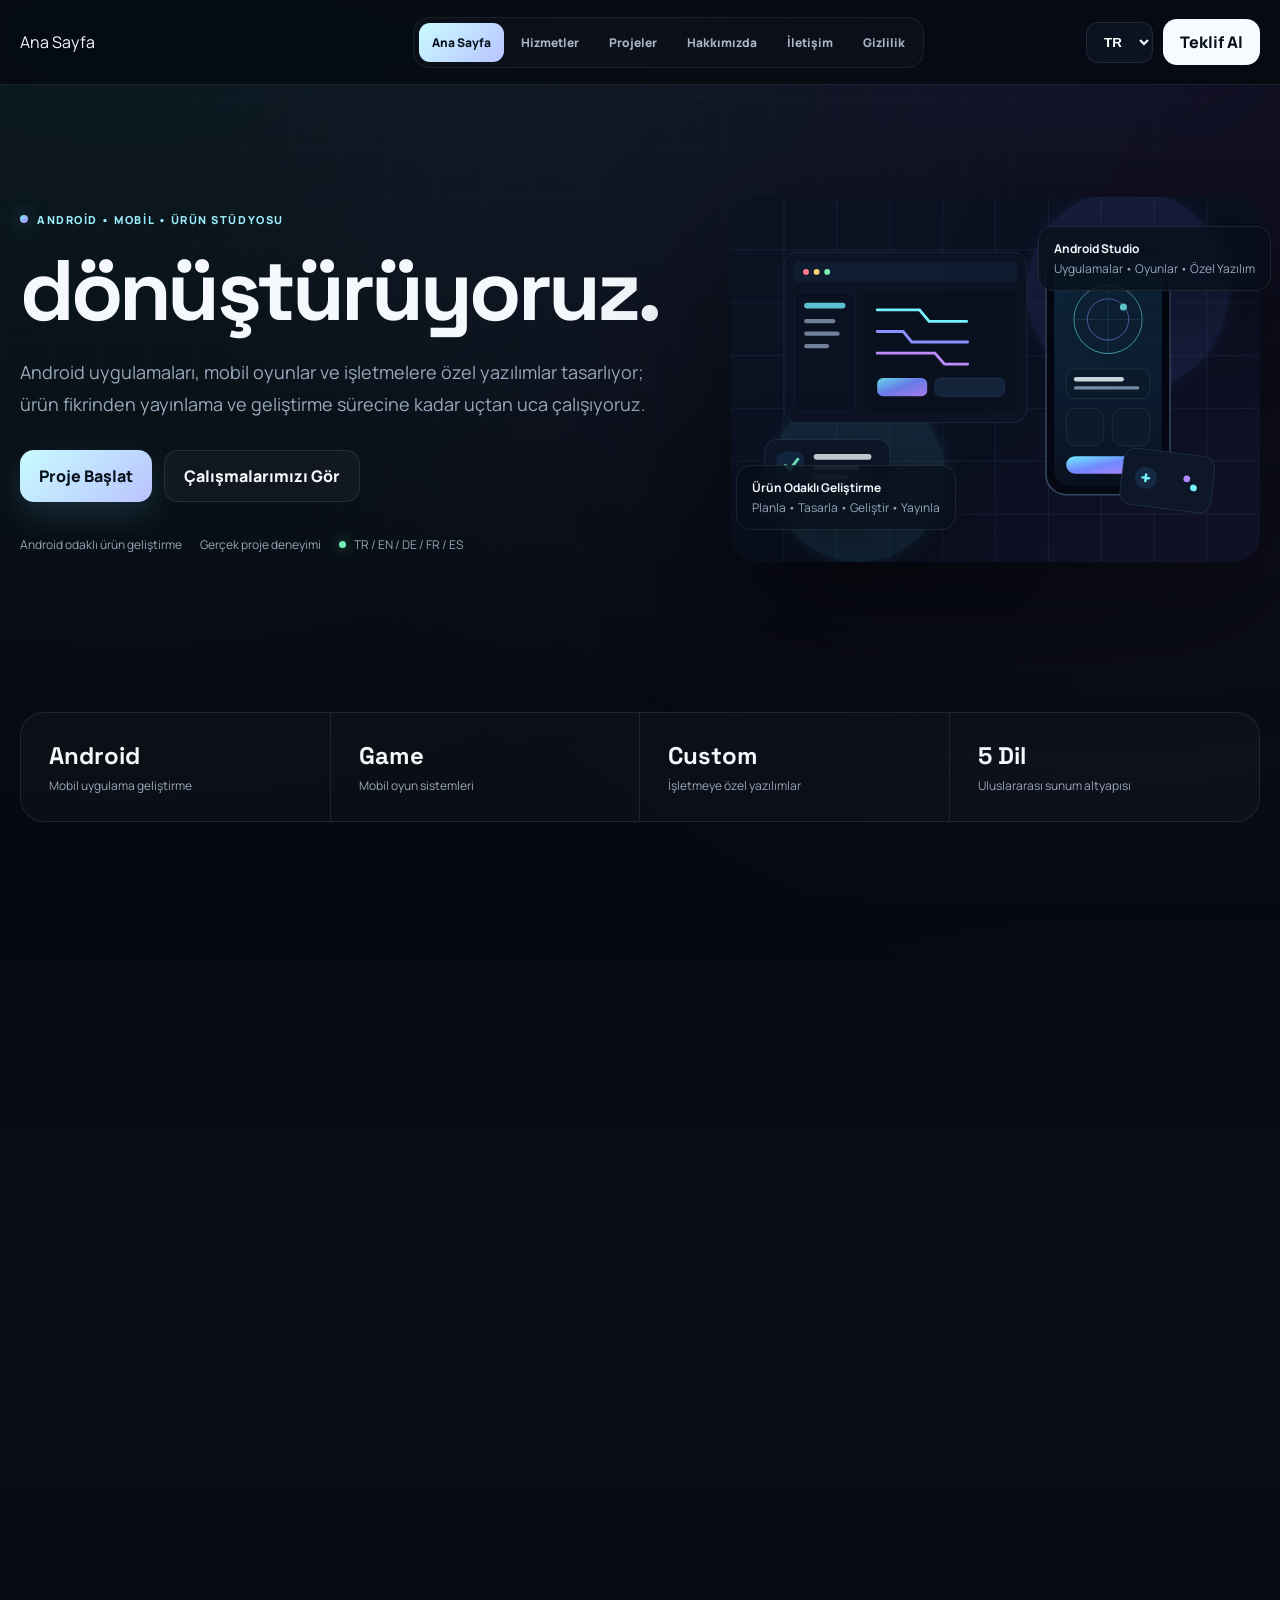
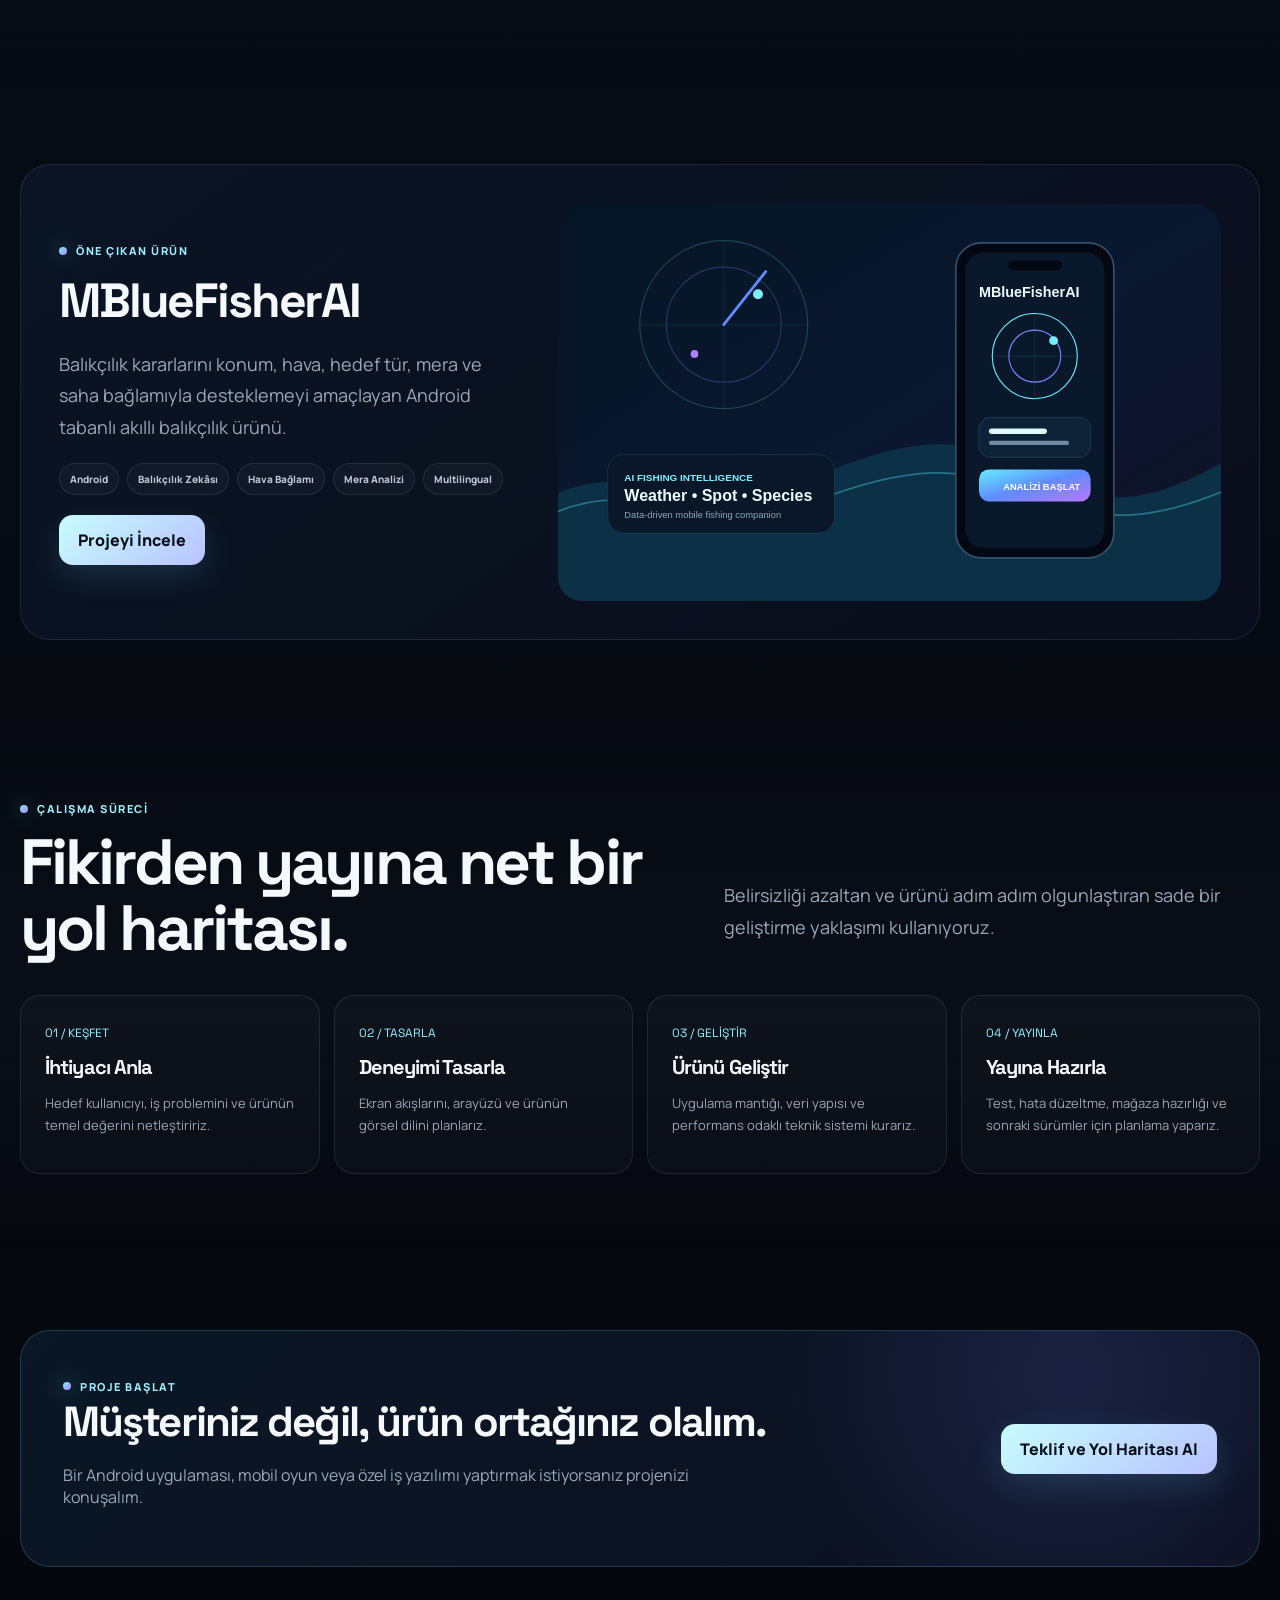
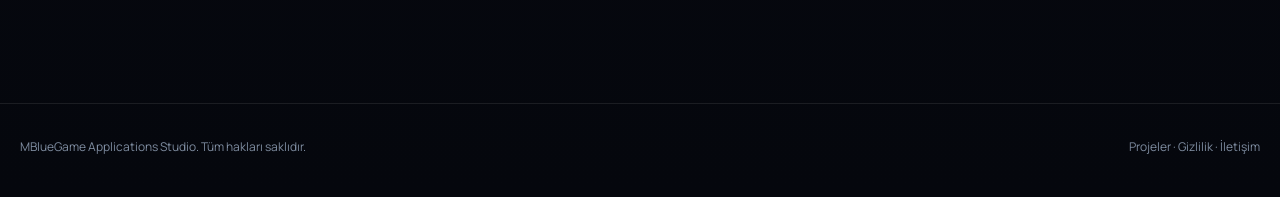
==== commit f309daf3: "Add files via upload" ====
--- a/index.html
+++ b/index.html
@@ -6,6 +6,8 @@
 <section class="section section-soft"><div class="container"><div class="section-head reveal"><div><span class="eyebrow" data-i18n="home.what">Ne geliştiriyoruz?</span><h2 data-i18n="home.product">Bir ekran değil, çalışan bir ürün.</h2></div><p data-i18n="home.productdesc">Her projeyi kullanıcı deneyimi, teknik altyapı, veri yapısı, performans ve yayınlama süreciyle birlikte ele alıyoruz.</p></div><div class="service-grid"><article class="service-card reveal"><div class="service-visual"><img alt="Android uygulama geliştirme" src="assets/visuals/android-studio.svg"/></div><h3 data-i18n="home.androidapps">Android Uygulamalar</h3><p data-i18n="home.androidappsdesc">İş uygulamaları, yapay zekâ destekli mobil ürünler, veri tabanlı sistemler, takip ve yönetim uygulamaları.</p><a data-i18n="home.inspect" href="services.html">Hizmeti incele →</a></article><article class="service-card reveal"><div class="service-visual"><img alt="Mobil oyun geliştirme" src="assets/visuals/game-studio.svg"/></div><h3 data-i18n="home.mobilegames">Mobil Oyunlar</h3><p data-i18n="home.mobilegamesdesc">Offline oyun altyapıları, ekonomi, ilerleme, görev, kayıt sistemi, ödüller ve modern mobil UI/UX.</p><a data-i18n="home.inspect" href="services.html">Hizmeti incele →</a></article><article class="service-card reveal"><div class="service-visual"><img alt="Özel yazılım geliştirme" src="assets/visuals/software-studio.svg"/></div><h3 data-i18n="home.custom">Özel Yazılım</h3><p data-i18n="home.customdesc">Saha, üretim, takip, kayıt, hesaplama ve işletme süreçlerini dijitalleştiren özel çözümler.</p><a data-i18n="home.inspect" href="services.html">Hizmeti incele →</a></article></div></div></section>
 <section class="section"><div class="container"><div class="feature-project reveal"><div><span class="eyebrow" data-i18n="home.featured">Featured Product</span><h2>MBlueFisherAI</h2><p class="lead" data-i18n="home.fisherdesc">Balıkçılık kararlarını konum, hava, hedef tür, mera ve saha bağlamıyla desteklemeyi amaçlayan Android tabanlı akıllı balıkçılık ürünü.</p><div class="chips"><span class="chip">Android</span><span class="chip" data-i18n="home.fishingintel">Fishing Intelligence</span><span class="chip" data-i18n="home.weatherctx">Weather Context</span><span class="chip" data-i18n="home.spotanalysis">Spot Analysis</span><span class="chip">Multilingual</span></div><a class="btn btn-primary" data-i18n="home.review" href="mbluefisherai.html">Projeyi İncele</a></div><div class="feature-media"><img alt="MBlueFisherAI ürün konsepti" src="assets/visuals/fisher-concept.svg"/></div></div></div></section>
 <section class="section section-soft"><div class="container"><div class="section-head reveal"><div><span class="eyebrow" data-i18n="home.process">Çalışma süreci</span><h2 data-i18n="home.roadmap">Fikirden yayına net bir yol haritası.</h2></div><p data-i18n="home.roadmapdesc">Belirsizliği azaltan ve ürünü adım adım olgunlaştıran sade bir geliştirme yaklaşımı kullanıyoruz.</p></div><div class="process"><div class="step reveal"><span class="step-num" data-i18n="home.discoverlabel">01 / DISCOVER</span><h3 data-i18n="home.discover">İhtiyacı Anla</h3><p data-i18n="home.discoverdesc">Hedef kullanıcıyı, iş problemini ve ürünün temel değerini netleştiririz.</p></div><div class="step reveal"><span class="step-num" data-i18n="home.designlabel">02 / DESIGN</span><h3 data-i18n="home.design">Deneyimi Tasarla</h3><p data-i18n="home.designdesc">Ekran akışlarını, arayüzü ve ürünün görsel dilini planlarız.</p></div><div class="step reveal"><span class="step-num" data-i18n="home.buildlabel">03 / BUILD</span><h3 data-i18n="home.build">Ürünü Geliştir</h3><p data-i18n="home.builddesc">Uygulama mantığı, veri yapısı ve performans odaklı teknik sistemi kurarız.</p></div><div class="step reveal"><span class="step-num" data-i18n="home.launchlabel">04 / LAUNCH</span><h3 data-i18n="home.launch">Yayına Hazırla</h3><p data-i18n="home.launchdesc">Test, hata düzeltme, mağaza hazırlığı ve sonraki sürümler için planlama yaparız.</p></div></div></div></section>
-<section class="section"><div class="container"><div class="cta-panel reveal"><div><span class="eyebrow" data-i18n="home.startproject">Start a Project</span><h2 data-i18n="home.cta.title">Müşteriniz değil, ürün ortağınız olalım.</h2><p data-i18n="home.cta.desc">Bir Android uygulaması, mobil oyun veya özel iş yazılımı yaptırmak istiyorsanız projenizi konuşalım.</p></div><a class="btn btn-primary" data-i18n="home.cta.btn" href="contact.html">Teklif ve Yol Haritası Al</a></div></div></section></main><footer class="footer"><div class="container footer-row"><span data-i18n="footer.rights">© <span data-year=""></span> MBlueGame Applications Studio. Tüm hakları saklıdır.</span><span><a data-i18n="nav_projects" href="projects.html">Projeler</a> · <a data-i18n="nav_privacy" href="privacy.html">Gizlilik</a> · <a data-i18n="nav_contact" href="contact.html">İletişim</a></span></div></footer><script>document.querySelector('[data-page="home"]')?.classList.add('active')</script><script src="i18n.js"></script>
+<section class="section"><div class="container"><div class="cta-panel reveal"><div><span class="eyebrow" data-i18n="home.startproject">Start a Project</span><h2 data-i18n="home.cta.title">Müşteriniz değil, ürün ortağınız olalım.</h2><p data-i18n="home.cta.desc">Bir Android uygulaması, mobil oyun veya özel iş yazılımı yaptırmak istiyorsanız projenizi konuşalım.</p></div><a class="btn btn-primary" data-i18n="home.cta.btn" href="contact.html">Teklif ve Yol Haritası Al</a></div></div></section></main><footer class="footer"><div class="container footer-row"><span data-i18n="footer.rights">© <span data-year=""></span> MBlueGame Applications Studio. Tüm hakları saklıdır.</span><span><a data-i18n="nav_projects" href="projects.html">Projeler</a> · <a data-i18n="nav_privacy" href="privacy.html">Gizlilik</a> · <a data-i18n="nav_contact" href="contact.html">İletişim</a></span></div></footer><script>document.querySelector('[data-page="home"]')?.classList.add('active')</script>
+
 <script src="site.js"></script>
+<script src="i18n.js"></script>
 </body></html>
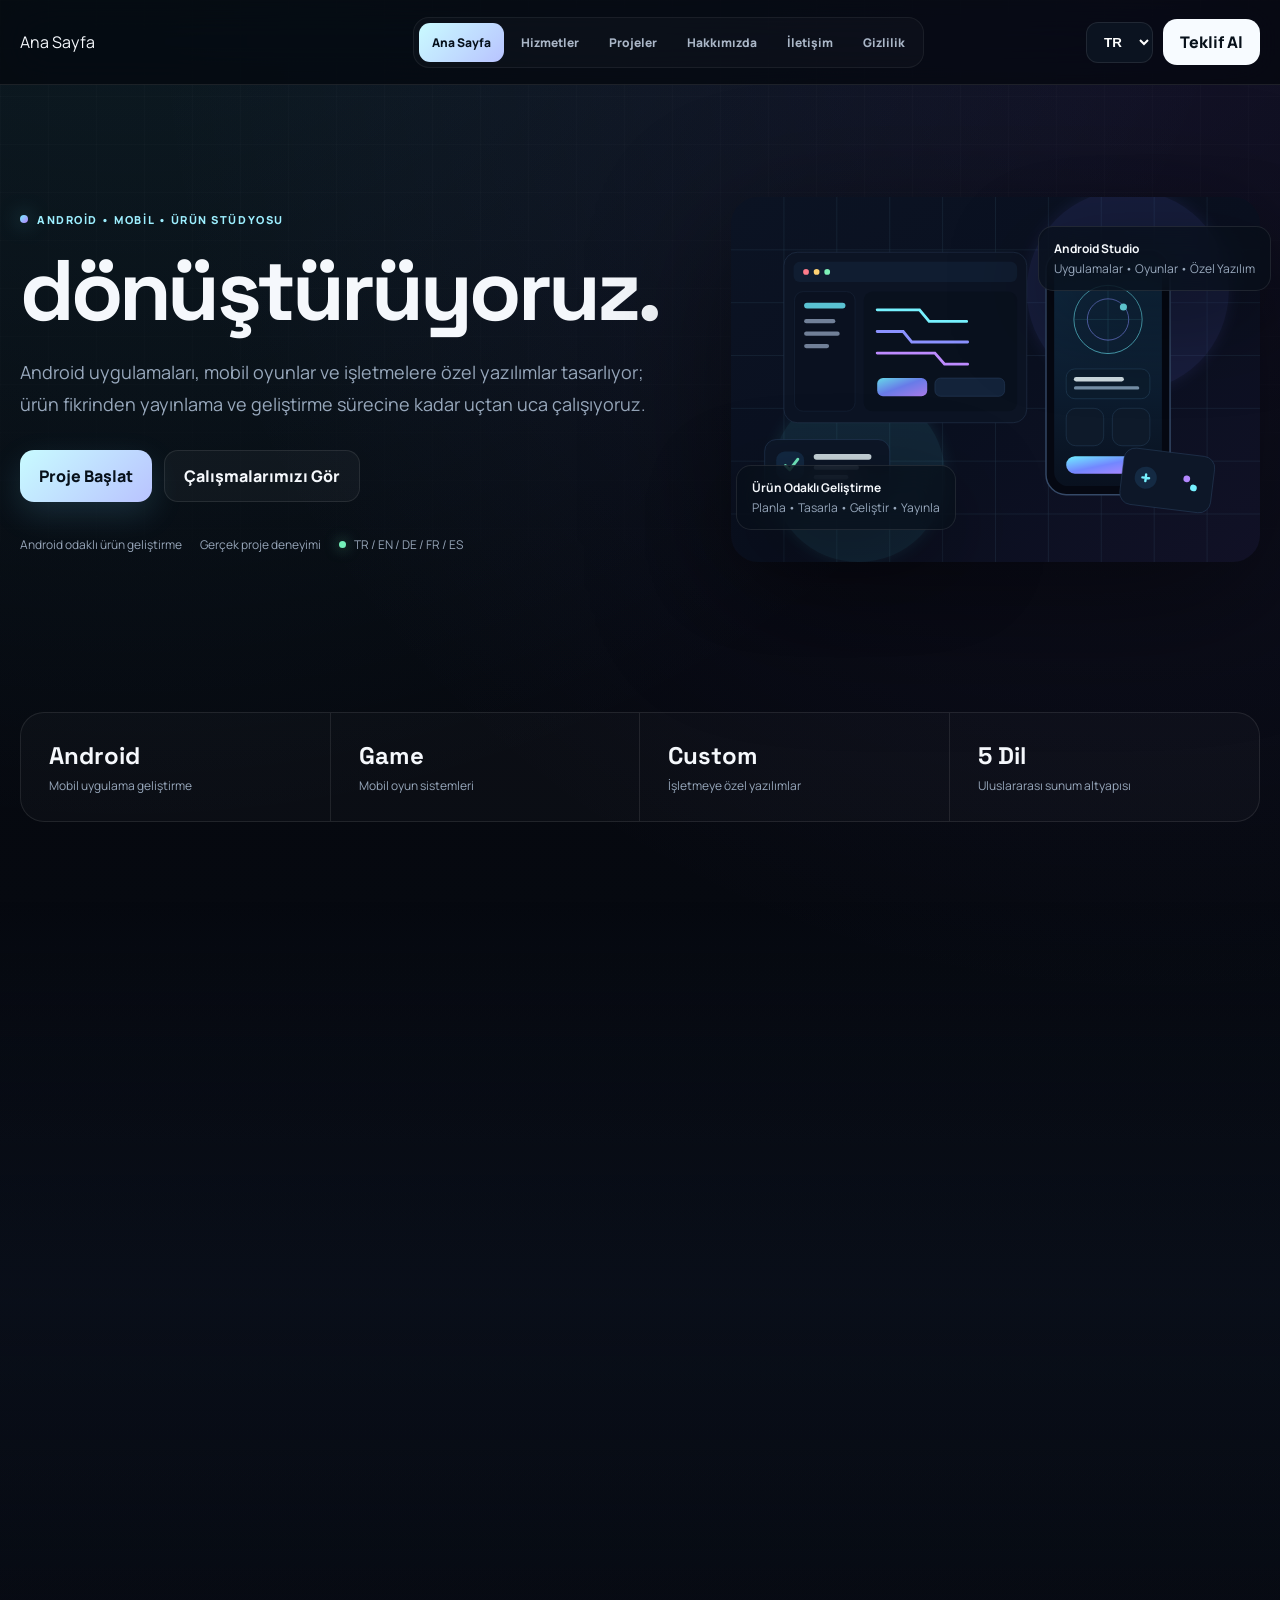
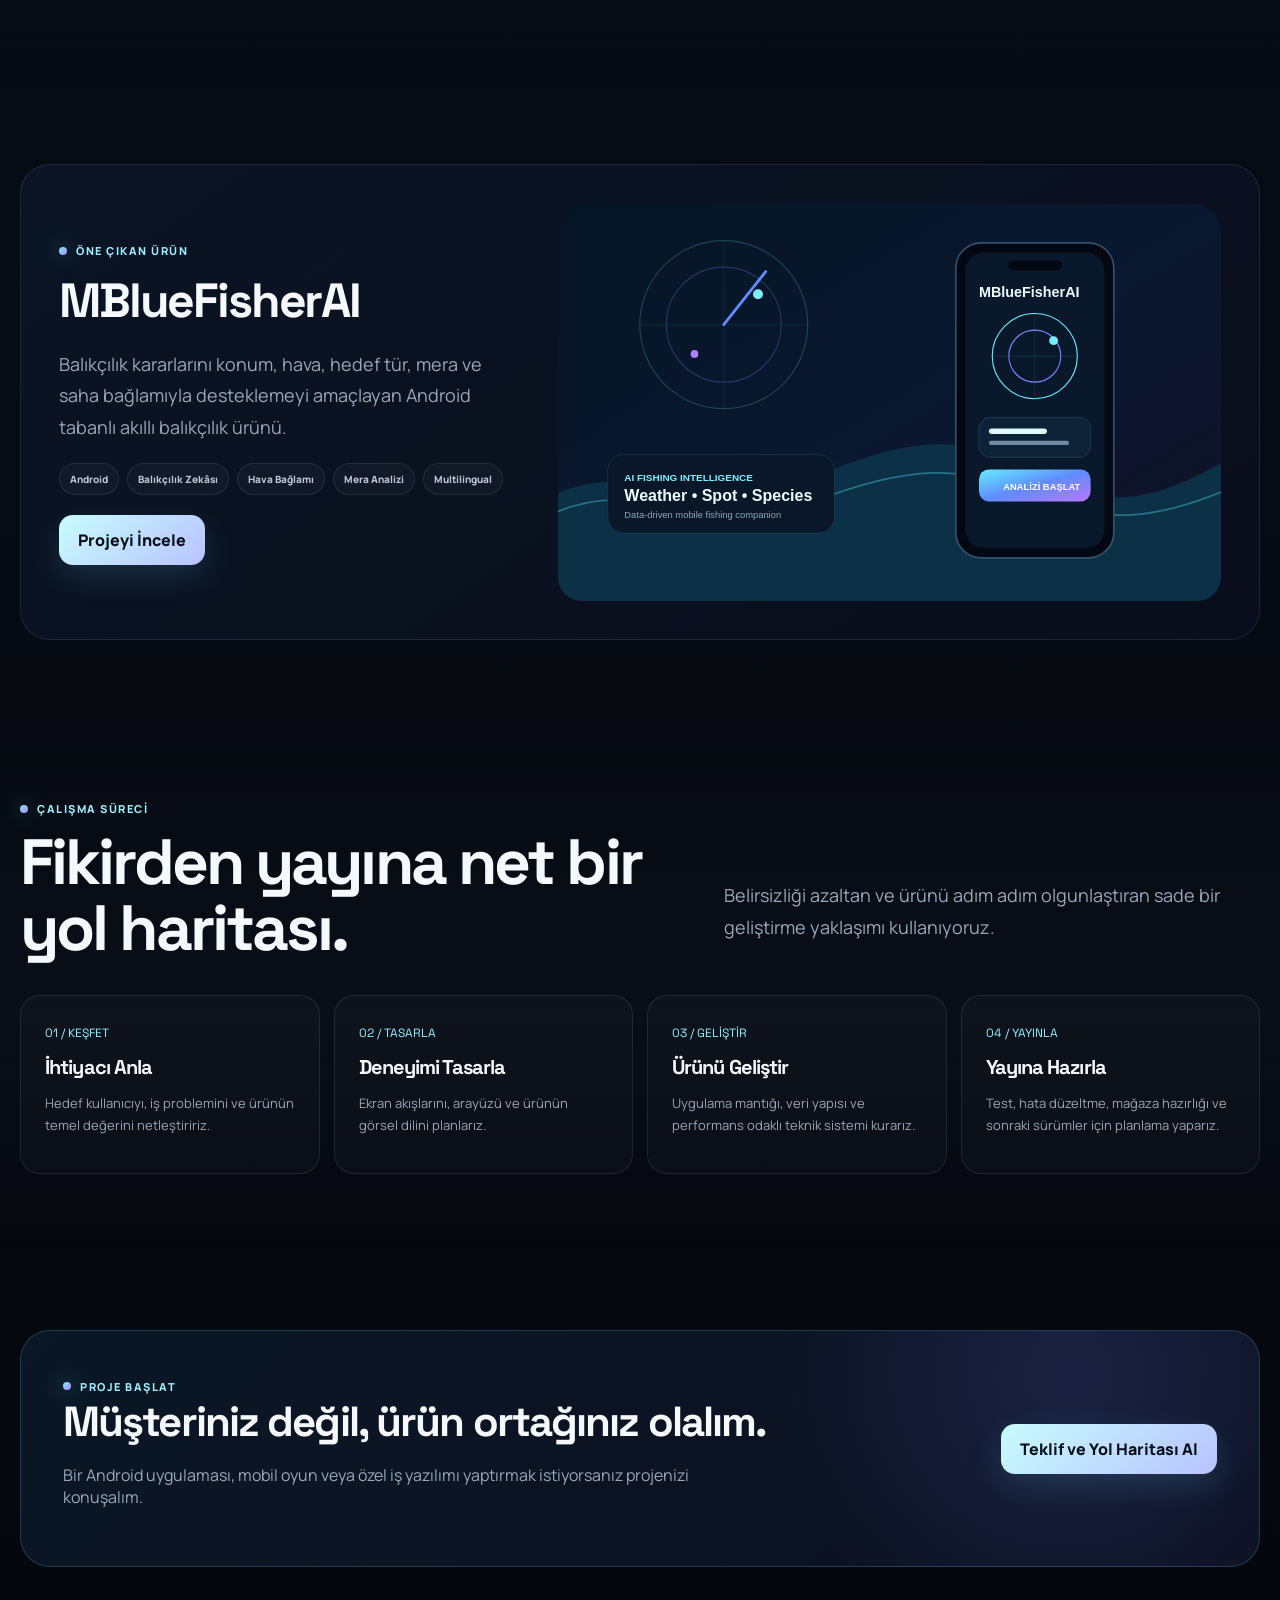
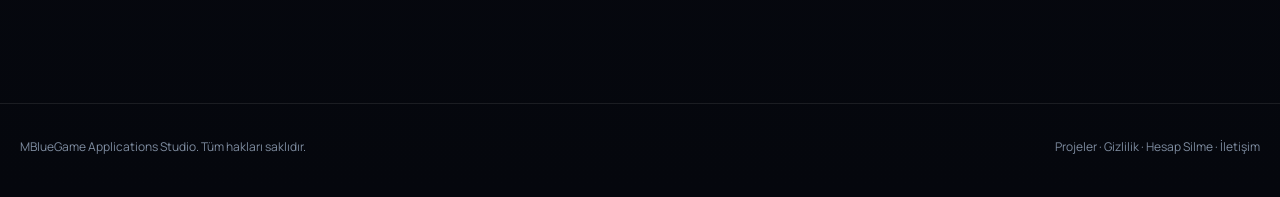
==== commit 61c79c0b: "Add files via upload" ====
--- a/index.html
+++ b/index.html
@@ -6,7 +6,7 @@
 <section class="section section-soft"><div class="container"><div class="section-head reveal"><div><span class="eyebrow" data-i18n="home.what">Ne geliştiriyoruz?</span><h2 data-i18n="home.product">Bir ekran değil, çalışan bir ürün.</h2></div><p data-i18n="home.productdesc">Her projeyi kullanıcı deneyimi, teknik altyapı, veri yapısı, performans ve yayınlama süreciyle birlikte ele alıyoruz.</p></div><div class="service-grid"><article class="service-card reveal"><div class="service-visual"><img alt="Android uygulama geliştirme" src="assets/visuals/android-studio.svg"/></div><h3 data-i18n="home.androidapps">Android Uygulamalar</h3><p data-i18n="home.androidappsdesc">İş uygulamaları, yapay zekâ destekli mobil ürünler, veri tabanlı sistemler, takip ve yönetim uygulamaları.</p><a data-i18n="home.inspect" href="services.html">Hizmeti incele →</a></article><article class="service-card reveal"><div class="service-visual"><img alt="Mobil oyun geliştirme" src="assets/visuals/game-studio.svg"/></div><h3 data-i18n="home.mobilegames">Mobil Oyunlar</h3><p data-i18n="home.mobilegamesdesc">Offline oyun altyapıları, ekonomi, ilerleme, görev, kayıt sistemi, ödüller ve modern mobil UI/UX.</p><a data-i18n="home.inspect" href="services.html">Hizmeti incele →</a></article><article class="service-card reveal"><div class="service-visual"><img alt="Özel yazılım geliştirme" src="assets/visuals/software-studio.svg"/></div><h3 data-i18n="home.custom">Özel Yazılım</h3><p data-i18n="home.customdesc">Saha, üretim, takip, kayıt, hesaplama ve işletme süreçlerini dijitalleştiren özel çözümler.</p><a data-i18n="home.inspect" href="services.html">Hizmeti incele →</a></article></div></div></section>
 <section class="section"><div class="container"><div class="feature-project reveal"><div><span class="eyebrow" data-i18n="home.featured">Featured Product</span><h2>MBlueFisherAI</h2><p class="lead" data-i18n="home.fisherdesc">Balıkçılık kararlarını konum, hava, hedef tür, mera ve saha bağlamıyla desteklemeyi amaçlayan Android tabanlı akıllı balıkçılık ürünü.</p><div class="chips"><span class="chip">Android</span><span class="chip" data-i18n="home.fishingintel">Fishing Intelligence</span><span class="chip" data-i18n="home.weatherctx">Weather Context</span><span class="chip" data-i18n="home.spotanalysis">Spot Analysis</span><span class="chip">Multilingual</span></div><a class="btn btn-primary" data-i18n="home.review" href="mbluefisherai.html">Projeyi İncele</a></div><div class="feature-media"><img alt="MBlueFisherAI ürün konsepti" src="assets/visuals/fisher-concept.svg"/></div></div></div></section>
 <section class="section section-soft"><div class="container"><div class="section-head reveal"><div><span class="eyebrow" data-i18n="home.process">Çalışma süreci</span><h2 data-i18n="home.roadmap">Fikirden yayına net bir yol haritası.</h2></div><p data-i18n="home.roadmapdesc">Belirsizliği azaltan ve ürünü adım adım olgunlaştıran sade bir geliştirme yaklaşımı kullanıyoruz.</p></div><div class="process"><div class="step reveal"><span class="step-num" data-i18n="home.discoverlabel">01 / DISCOVER</span><h3 data-i18n="home.discover">İhtiyacı Anla</h3><p data-i18n="home.discoverdesc">Hedef kullanıcıyı, iş problemini ve ürünün temel değerini netleştiririz.</p></div><div class="step reveal"><span class="step-num" data-i18n="home.designlabel">02 / DESIGN</span><h3 data-i18n="home.design">Deneyimi Tasarla</h3><p data-i18n="home.designdesc">Ekran akışlarını, arayüzü ve ürünün görsel dilini planlarız.</p></div><div class="step reveal"><span class="step-num" data-i18n="home.buildlabel">03 / BUILD</span><h3 data-i18n="home.build">Ürünü Geliştir</h3><p data-i18n="home.builddesc">Uygulama mantığı, veri yapısı ve performans odaklı teknik sistemi kurarız.</p></div><div class="step reveal"><span class="step-num" data-i18n="home.launchlabel">04 / LAUNCH</span><h3 data-i18n="home.launch">Yayına Hazırla</h3><p data-i18n="home.launchdesc">Test, hata düzeltme, mağaza hazırlığı ve sonraki sürümler için planlama yaparız.</p></div></div></div></section>
-<section class="section"><div class="container"><div class="cta-panel reveal"><div><span class="eyebrow" data-i18n="home.startproject">Start a Project</span><h2 data-i18n="home.cta.title">Müşteriniz değil, ürün ortağınız olalım.</h2><p data-i18n="home.cta.desc">Bir Android uygulaması, mobil oyun veya özel iş yazılımı yaptırmak istiyorsanız projenizi konuşalım.</p></div><a class="btn btn-primary" data-i18n="home.cta.btn" href="contact.html">Teklif ve Yol Haritası Al</a></div></div></section></main><footer class="footer"><div class="container footer-row"><span data-i18n="footer.rights">© <span data-year=""></span> MBlueGame Applications Studio. Tüm hakları saklıdır.</span><span><a data-i18n="nav_projects" href="projects.html">Projeler</a> · <a data-i18n="nav_privacy" href="privacy.html">Gizlilik</a> · <a data-i18n="nav_contact" href="contact.html">İletişim</a></span></div></footer><script>document.querySelector('[data-page="home"]')?.classList.add('active')</script>
+<section class="section"><div class="container"><div class="cta-panel reveal"><div><span class="eyebrow" data-i18n="home.startproject">Start a Project</span><h2 data-i18n="home.cta.title">Müşteriniz değil, ürün ortağınız olalım.</h2><p data-i18n="home.cta.desc">Bir Android uygulaması, mobil oyun veya özel iş yazılımı yaptırmak istiyorsanız projenizi konuşalım.</p></div><a class="btn btn-primary" data-i18n="home.cta.btn" href="contact.html">Teklif ve Yol Haritası Al</a></div></div></section></main><footer class="footer"><div class="container footer-row"><span data-i18n="footer.rights">© <span data-year=""></span> MBlueGame Applications Studio. Tüm hakları saklıdır.</span><span><a data-i18n="nav_projects" href="projects.html">Projeler</a> · <a data-i18n="nav_privacy" href="privacy.html">Gizlilik</a> · <a data-i18n="nav_delete" href="account-deletion.html">Hesap Silme</a> · <a data-i18n="nav_contact" href="contact.html">İletişim</a></span></div></footer><script>document.querySelector('[data-page="home"]')?.classList.add('active')</script>
 
 <script src="site.js"></script>
 <script src="i18n.js"></script>
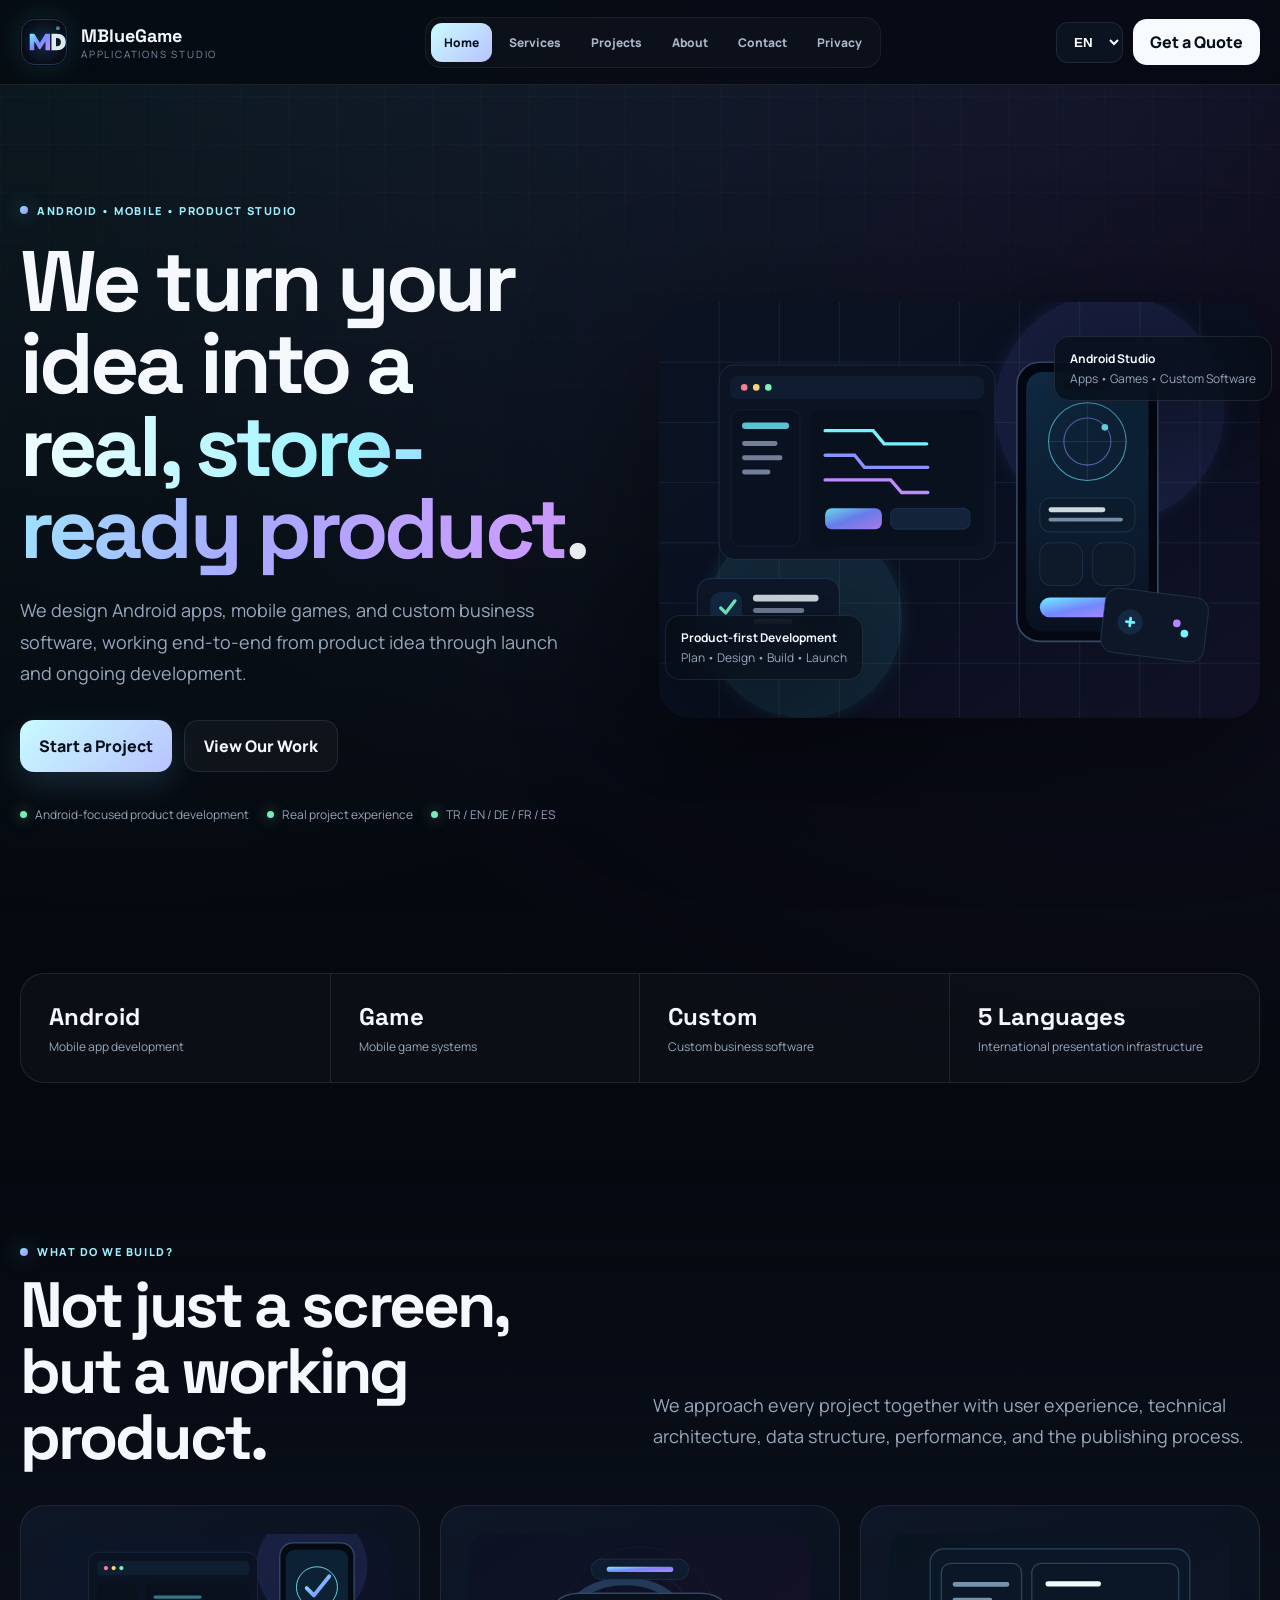
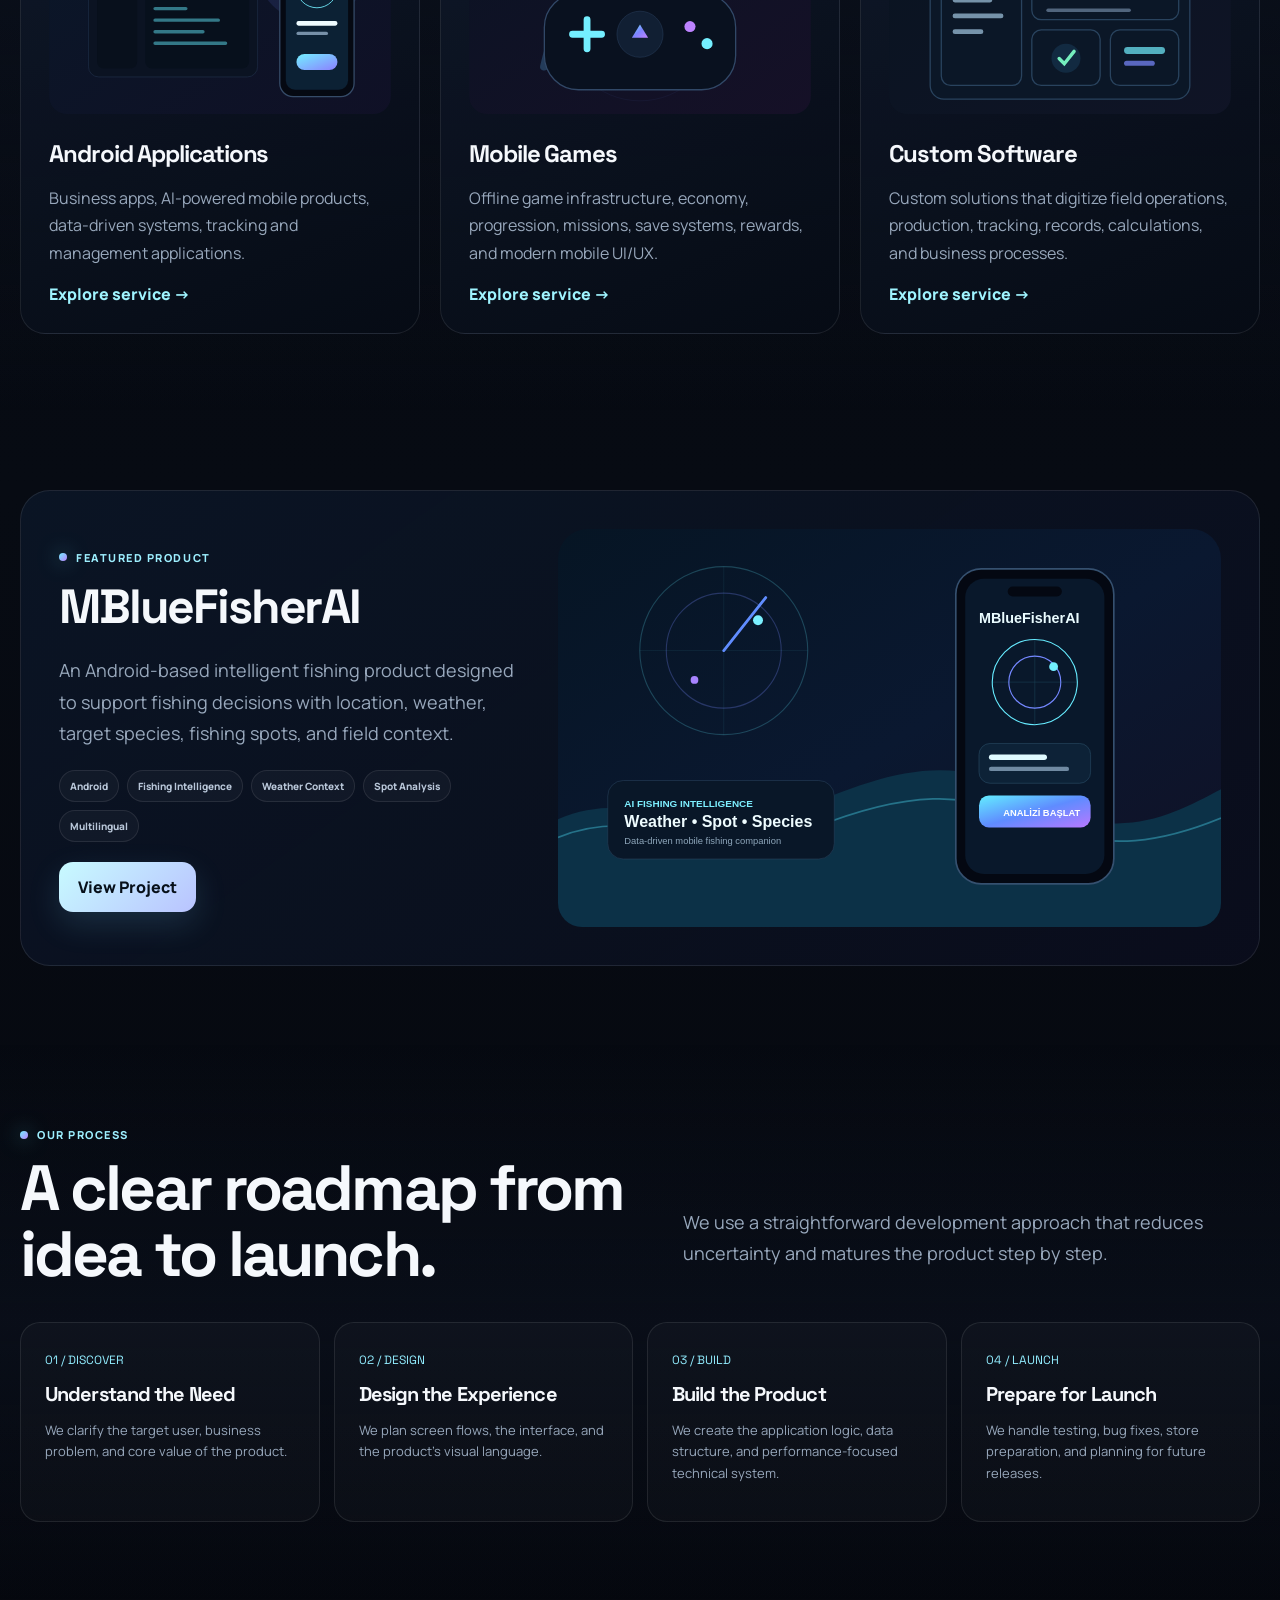
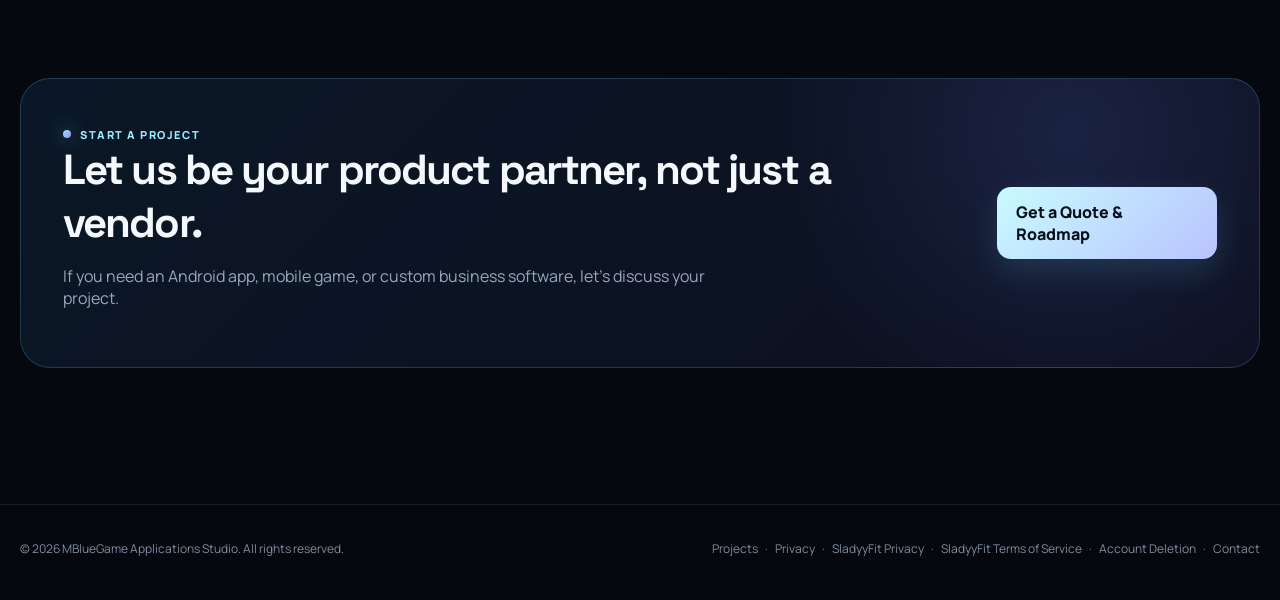
==== commit 36431b4b: "Add files via upload" ====
--- a/index.html
+++ b/index.html
@@ -1,12 +1,12 @@
 <!DOCTYPE html>
 
 <html lang="tr"><head><meta charset="utf-8"/><meta content="width=device-width,initial-scale=1" name="viewport"/><meta content="#05070d" name="theme-color"/><link href="assets/logo-mark.svg" rel="icon"/><link href="https://fonts.googleapis.com" rel="preconnect"/><link crossorigin="" href="https://fonts.gstatic.com" rel="preconnect"/><link href="https://fonts.googleapis.com/css2?family=Manrope:wght@400;500;600;700;800&amp;family=Space+Grotesk:wght@500;600;700&amp;display=swap" rel="stylesheet"/><link href="styles.css" rel="stylesheet"/><title data-i18n-title="page.index.title">MBlueGame Applications | Android App, Game &amp; Software Studio</title><meta content="Android uygulama, mobil oyun ve özel yazılım geliştiren bağımsız ürün stüdyosu." name="description"/></head><body><header class="site-header"><div class="container nav"><a class="brand" data-i18n="nav_home" href="index.html"><img alt="MBlueGame Applications" src="assets/logo-mark.svg"/><div class="brand-copy"><strong>MBlueGame</strong><span>Applications Studio</span></div></a><nav class="menu"><a data-i18n="nav_home" data-page="home" href="index.html">Ana Sayfa</a><a data-i18n="nav_services" data-page="services" href="services.html">Hizmetler</a><a data-i18n="nav_projects" data-page="projects" href="projects.html">Projeler</a><a data-i18n="nav_about" data-page="about" href="about.html">Hakkımızda</a><a data-i18n="nav_contact" data-page="contact" href="contact.html">İletişim</a><a data-i18n="nav_privacy" data-page="privacy" href="privacy.html">Gizlilik</a></nav><div class="nav-actions"><select aria-label="Language" class="lang" data-language-select=""><option value="tr">TR</option><option value="en">EN</option><option value="de">DE</option><option value="fr">FR</option><option value="es">ES</option></select><a class="nav-cta" data-i18n="nav_quote" href="contact.html">Teklif Al</a><button aria-label="Menü" class="mobile-toggle">☰</button></div></div></header><main>
-<section class="container hero"><div class="reveal"><span class="kicker" data-i18n="home.eyebrow">Android • Mobile • Product Studio</span><h1 data-i18n="home.hero.suffix">Fikrinizi <span class="gradient-text" data-i18n="home.hero.highlight">mağazaya hazır gerçek bir ürüne</span> dönüştürüyoruz.</h1><p data-i18n="home.lead">Android uygulamaları, mobil oyunlar ve işletmelere özel yazılımlar tasarlıyor; ürün fikrinden yayınlama ve geliştirme sürecine kadar uçtan uca çalışıyoruz.</p><div class="hero-actions"><a class="btn btn-primary" data-i18n="home.start" href="contact.html">Proje Başlat</a><a class="btn btn-secondary" data-i18n="home.work" href="projects.html">Çalışmalarımızı Gör</a></div><div class="trust-row"><div class="trust-item" data-i18n="home.androidfocus"><span class="trust-dot"></span>Android odaklı ürün geliştirme</div><div class="trust-item" data-i18n="home.realexp"><span class="trust-dot"></span>Gerçek proje deneyimi</div><div class="trust-item"><span class="trust-dot"></span>TR / EN / DE / FR / ES</div></div></div><div class="hero-art reveal"><img alt="MBlueGame mobil uygulama ve yazılım stüdyosu" src="assets/visuals/studio-hero.svg"/><div class="hero-badge badge-a"><b data-i18n="home.productfirst">Product-first Development</b><span data-i18n="home.steps">Planla • Tasarla • Geliştir • Yayınla</span></div><div class="hero-badge badge-b"><b>Android Studio</b><span data-i18n="home.apps">Apps • Games • Custom Software</span></div></div></section>
+<section class="container hero"><div class="reveal"><span class="kicker" data-i18n="home.eyebrow">Android • Mobile • Product Studio</span><h1 data-i18n="home.hero.suffix" data-i18n-rich="hero">Fikrinizi <span class="gradient-text" data-i18n="home.hero.highlight">mağazaya hazır gerçek bir ürüne</span> dönüştürüyoruz.</h1><p data-i18n="home.lead">Android uygulamaları, mobil oyunlar ve işletmelere özel yazılımlar tasarlıyor; ürün fikrinden yayınlama ve geliştirme sürecine kadar uçtan uca çalışıyoruz.</p><div class="hero-actions"><a class="btn btn-primary" data-i18n="home.start" href="contact.html">Proje Başlat</a><a class="btn btn-secondary" data-i18n="home.work" href="projects.html">Çalışmalarımızı Gör</a></div><div class="trust-row"><div class="trust-item" data-i18n="home.androidfocus"><span class="trust-dot"></span>Android odaklı ürün geliştirme</div><div class="trust-item" data-i18n="home.realexp"><span class="trust-dot"></span>Gerçek proje deneyimi</div><div class="trust-item"><span class="trust-dot"></span>TR / EN / DE / FR / ES</div></div></div><div class="hero-art reveal"><img alt="MBlueGame mobil uygulama ve yazılım stüdyosu" src="assets/visuals/studio-hero.svg"/><div class="hero-badge badge-a"><b data-i18n="home.productfirst">Product-first Development</b><span data-i18n="home.steps">Planla • Tasarla • Geliştir • Yayınla</span></div><div class="hero-badge badge-b"><b>Android Studio</b><span data-i18n="home.apps">Apps • Games • Custom Software</span></div></div></section>
 <section class="section"><div class="container"><div class="stats reveal"><div class="stat"><strong>Android</strong><span data-i18n="home.androiddev">Mobil uygulama geliştirme</span></div><div class="stat"><strong>Game</strong><span data-i18n="home.gamesys">Mobil oyun sistemleri</span></div><div class="stat"><strong>Custom</strong><span data-i18n="home.customsoft">İşletmeye özel yazılımlar</span></div><div class="stat"><strong data-i18n="home.fivelang">5 Dil</strong><span data-i18n="home.languages">Uluslararası sunum altyapısı</span></div></div></div></section>
 <section class="section section-soft"><div class="container"><div class="section-head reveal"><div><span class="eyebrow" data-i18n="home.what">Ne geliştiriyoruz?</span><h2 data-i18n="home.product">Bir ekran değil, çalışan bir ürün.</h2></div><p data-i18n="home.productdesc">Her projeyi kullanıcı deneyimi, teknik altyapı, veri yapısı, performans ve yayınlama süreciyle birlikte ele alıyoruz.</p></div><div class="service-grid"><article class="service-card reveal"><div class="service-visual"><img alt="Android uygulama geliştirme" src="assets/visuals/android-studio.svg"/></div><h3 data-i18n="home.androidapps">Android Uygulamalar</h3><p data-i18n="home.androidappsdesc">İş uygulamaları, yapay zekâ destekli mobil ürünler, veri tabanlı sistemler, takip ve yönetim uygulamaları.</p><a data-i18n="home.inspect" href="services.html">Hizmeti incele →</a></article><article class="service-card reveal"><div class="service-visual"><img alt="Mobil oyun geliştirme" src="assets/visuals/game-studio.svg"/></div><h3 data-i18n="home.mobilegames">Mobil Oyunlar</h3><p data-i18n="home.mobilegamesdesc">Offline oyun altyapıları, ekonomi, ilerleme, görev, kayıt sistemi, ödüller ve modern mobil UI/UX.</p><a data-i18n="home.inspect" href="services.html">Hizmeti incele →</a></article><article class="service-card reveal"><div class="service-visual"><img alt="Özel yazılım geliştirme" src="assets/visuals/software-studio.svg"/></div><h3 data-i18n="home.custom">Özel Yazılım</h3><p data-i18n="home.customdesc">Saha, üretim, takip, kayıt, hesaplama ve işletme süreçlerini dijitalleştiren özel çözümler.</p><a data-i18n="home.inspect" href="services.html">Hizmeti incele →</a></article></div></div></section>
 <section class="section"><div class="container"><div class="feature-project reveal"><div><span class="eyebrow" data-i18n="home.featured">Featured Product</span><h2>MBlueFisherAI</h2><p class="lead" data-i18n="home.fisherdesc">Balıkçılık kararlarını konum, hava, hedef tür, mera ve saha bağlamıyla desteklemeyi amaçlayan Android tabanlı akıllı balıkçılık ürünü.</p><div class="chips"><span class="chip">Android</span><span class="chip" data-i18n="home.fishingintel">Fishing Intelligence</span><span class="chip" data-i18n="home.weatherctx">Weather Context</span><span class="chip" data-i18n="home.spotanalysis">Spot Analysis</span><span class="chip">Multilingual</span></div><a class="btn btn-primary" data-i18n="home.review" href="mbluefisherai.html">Projeyi İncele</a></div><div class="feature-media"><img alt="MBlueFisherAI ürün konsepti" src="assets/visuals/fisher-concept.svg"/></div></div></div></section>
 <section class="section section-soft"><div class="container"><div class="section-head reveal"><div><span class="eyebrow" data-i18n="home.process">Çalışma süreci</span><h2 data-i18n="home.roadmap">Fikirden yayına net bir yol haritası.</h2></div><p data-i18n="home.roadmapdesc">Belirsizliği azaltan ve ürünü adım adım olgunlaştıran sade bir geliştirme yaklaşımı kullanıyoruz.</p></div><div class="process"><div class="step reveal"><span class="step-num" data-i18n="home.discoverlabel">01 / DISCOVER</span><h3 data-i18n="home.discover">İhtiyacı Anla</h3><p data-i18n="home.discoverdesc">Hedef kullanıcıyı, iş problemini ve ürünün temel değerini netleştiririz.</p></div><div class="step reveal"><span class="step-num" data-i18n="home.designlabel">02 / DESIGN</span><h3 data-i18n="home.design">Deneyimi Tasarla</h3><p data-i18n="home.designdesc">Ekran akışlarını, arayüzü ve ürünün görsel dilini planlarız.</p></div><div class="step reveal"><span class="step-num" data-i18n="home.buildlabel">03 / BUILD</span><h3 data-i18n="home.build">Ürünü Geliştir</h3><p data-i18n="home.builddesc">Uygulama mantığı, veri yapısı ve performans odaklı teknik sistemi kurarız.</p></div><div class="step reveal"><span class="step-num" data-i18n="home.launchlabel">04 / LAUNCH</span><h3 data-i18n="home.launch">Yayına Hazırla</h3><p data-i18n="home.launchdesc">Test, hata düzeltme, mağaza hazırlığı ve sonraki sürümler için planlama yaparız.</p></div></div></div></section>
-<section class="section"><div class="container"><div class="cta-panel reveal"><div><span class="eyebrow" data-i18n="home.startproject">Start a Project</span><h2 data-i18n="home.cta.title">Müşteriniz değil, ürün ortağınız olalım.</h2><p data-i18n="home.cta.desc">Bir Android uygulaması, mobil oyun veya özel iş yazılımı yaptırmak istiyorsanız projenizi konuşalım.</p></div><a class="btn btn-primary" data-i18n="home.cta.btn" href="contact.html">Teklif ve Yol Haritası Al</a></div></div></section></main><footer class="footer"><div class="container footer-row"><span data-i18n="footer.rights">© <span data-year=""></span> MBlueGame Applications Studio. Tüm hakları saklıdır.</span><span><a data-i18n="nav_projects" href="projects.html">Projeler</a> · <a data-i18n="nav_privacy" href="privacy.html">Gizlilik</a> · <a data-i18n="nav_delete" href="account-deletion.html">Hesap Silme</a> · <a data-i18n="nav_contact" href="contact.html">İletişim</a></span></div></footer><script>document.querySelector('[data-page="home"]')?.classList.add('active')</script>
+<section class="section"><div class="container"><div class="cta-panel reveal"><div><span class="eyebrow" data-i18n="home.startproject">Start a Project</span><h2 data-i18n="home.cta.title">Müşteriniz değil, ürün ortağınız olalım.</h2><p data-i18n="home.cta.desc">Bir Android uygulaması, mobil oyun veya özel iş yazılımı yaptırmak istiyorsanız projenizi konuşalım.</p></div><a class="btn btn-primary" data-i18n="home.cta.btn" href="contact.html">Teklif ve Yol Haritası Al</a></div></div></section></main><footer class="footer"><div class="container footer-row"><span class="footer-copy">© <span data-year=""></span> <span data-i18n="footer.copyright">MBlueGame Applications Studio. Tüm hakları saklıdır.</span></span><nav class="footer-links" aria-label="Legal ve site bağlantıları"><a data-i18n="nav_projects" href="projects.html">Projeler</a> · <a data-i18n="nav_privacy" href="privacy.html">Gizlilik</a> · <a data-i18n="nav.sladyyfit.privacy" href="sladyyfit-privacy.html">SladyyFit Gizlilik</a> · <a data-i18n="nav.sladyyfit.terms" href="sladyyfit-terms.html">SladyyFit Hizmet Şartları</a> · <a data-i18n="nav_delete" href="account-deletion.html">Hesap Silme</a> · <a data-i18n="nav_contact" href="contact.html">İletişim</a></nav></div></footer><script>document.querySelector('[data-page="home"]')?.classList.add('active')</script>
 
 <script src="site.js"></script>
 <script src="i18n.js"></script>
--- a/styles.css
+++ b/styles.css
@@ -94,3 +94,20 @@
     z-index:10000;
   }
 }
+
+/* SladyyFit legal navigation: responsive 5-language footer */
+.footer-row{align-items:center;flex-wrap:wrap}
+.footer-copy{flex:0 0 auto}
+.footer-links{display:flex;flex:1 1 480px;flex-wrap:wrap;align-items:center;justify-content:flex-end;gap:7px;line-height:1.6}
+.footer-links a{white-space:normal}
+.legal-nav{max-height:calc(100vh - 135px);overflow-y:auto}
+@media(max-width:640px){.footer-links{justify-content:flex-start;flex-basis:100%}.legal-nav{max-height:none;overflow:visible}}
+
+/* Very narrow phones: avoid intrinsic-width overflow from long headings and hero content. */
+@media (max-width: 360px) {
+  .hero { grid-template-columns: minmax(0, 1fr); }
+  .hero > *, .feature-project > * { min-width: 0; }
+  .hero h1 { font-size: 36px; overflow-wrap: anywhere; }
+  .feature-project { grid-template-columns: minmax(0, 1fr); padding: 18px; }
+  .feature-project h2 { font-size: 34px; overflow-wrap: anywhere; }
+}
